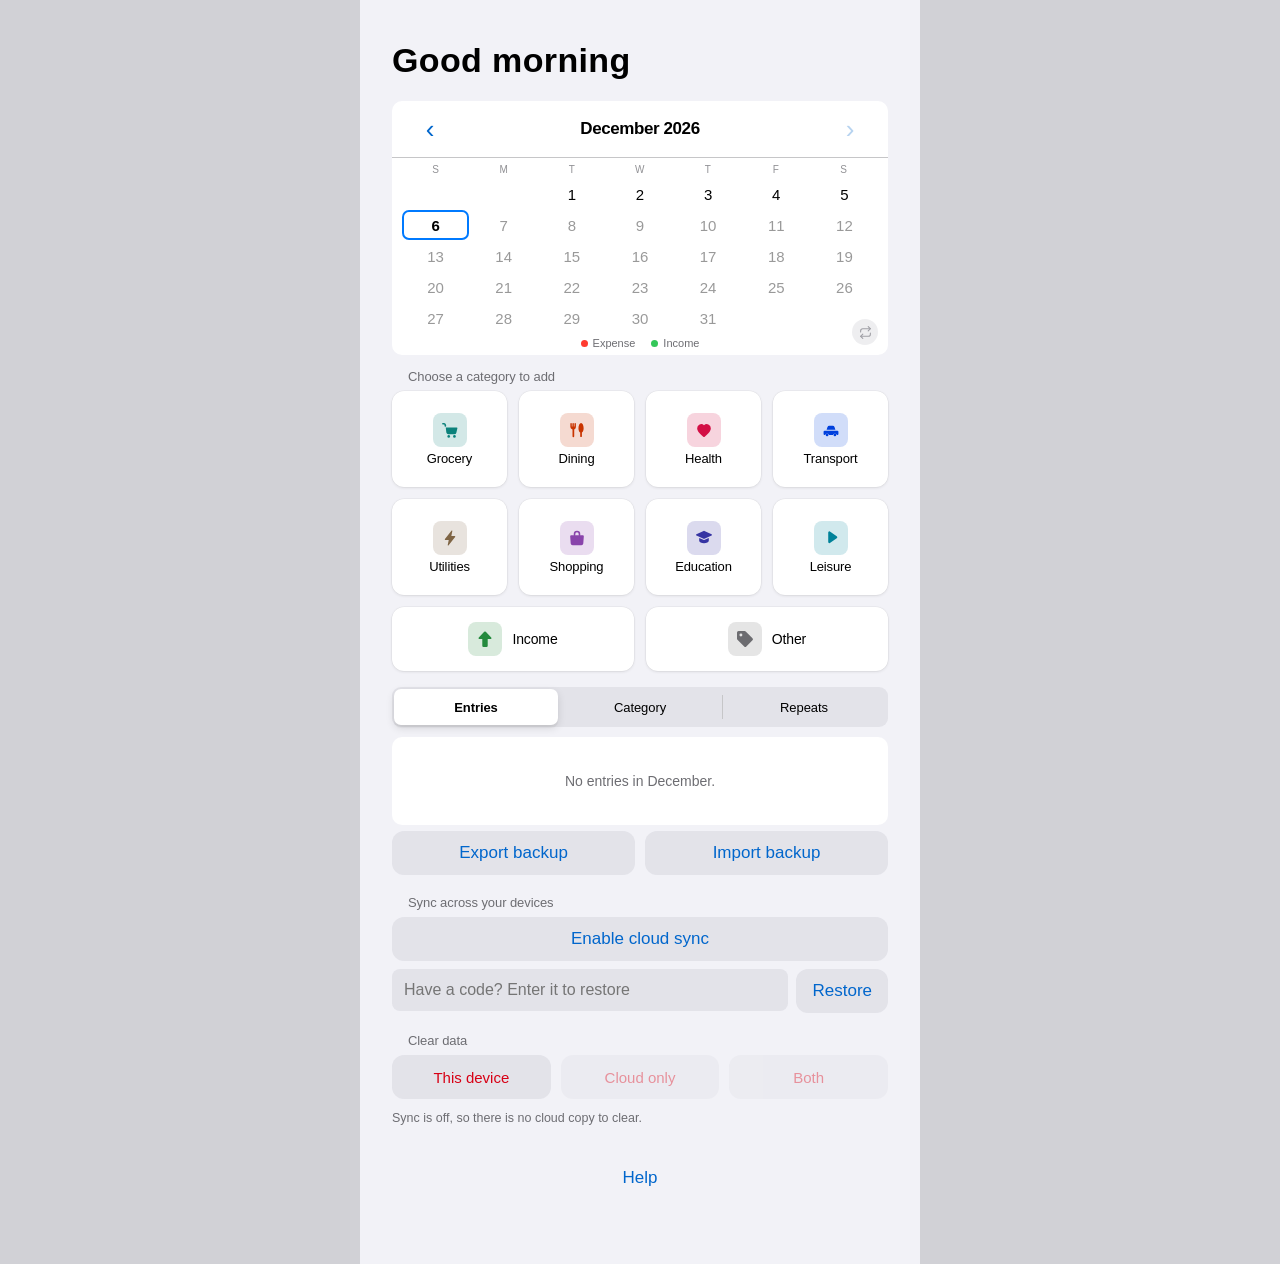
==== public/index.html @ 3edc3c61 "CPM-9999 Fonts updated" ====
<!DOCTYPE html>
<html lang="en">
<head>
<meta charset="UTF-8">
<meta name="viewport" content="width=device-width, initial-scale=1, viewport-fit=cover">
<meta name="color-scheme" content="light dark">
<!-- Sibling-relative on purpose, NOT root-absolute. index.html and styles.css
     always sit side by side, so this resolves correctly whether the page is
     opened straight off disk (file://), served by an editor's preview rooted
     anywhere, or served by the Worker with public/ as the asset root. A
     leading slash only works in that last case. Bump ?v= whenever styles.css
     changes: index.html is always revalidated, so a new HTML then points at a
     new URL and the pair can't go out of sync in a cache. -->
<link rel="stylesheet" href="styles.css?v=4">
<!-- ICONS. Real files rather than data URIs: these were ~10KB of base64 in
     the <head>, which delayed the stylesheet request behind them, and they are
     cacheable on their own now that public/ is served as static assets.
     Generated by the numbers in icon.svg — keep the two in step.

     Home Screen: iOS reads ONLY apple-touch-icon and IGNORES a media
     attribute on it, so there is exactly one Home Screen icon and no
     light/dark pair is possible. It therefore has to hold up against any
     wallpaper in either appearance, which means: a saturated mid-tone ground
     (near-white vanishes on a light wallpaper, near-black on a dark one),
     fully opaque, edge-to-edge, and NO rounded corners in the artwork — iOS
     applies its own squircle mask, and any transparency it finds is
     composited onto black.

     The old sage icon satisfied all of that structurally; it was simply still
     the pre-restyle palette. The favicons no longer ship light/dark variants
     either: those existed because the old ground was near-white paper that
     disappeared on a dark tab strip, and a systemBlue ground does not. -->
<link rel="icon" type="image/svg+xml" href="icon.svg?v=4">
<link rel="icon" type="image/png" sizes="32x32" href="favicon-32.png?v=4">
<link rel="icon" type="image/png" sizes="16x16" href="favicon-16.png?v=4">
<link rel="apple-touch-icon" sizes="180x180" href="apple-touch-icon.png?v=4">
<meta name="apple-mobile-web-app-capable" content="yes">
<meta name="mobile-web-app-capable" content="yes">
<meta name="apple-mobile-web-app-title" content="Ledger">
<meta name="apple-mobile-web-app-status-bar-style" content="default">
<meta name="format-detection" content="telephone=no">
<!-- Must track --ios-grouped in styles.css: this paints the status bar and the
     browser chrome, so a stale value here shows as a seam above the page. -->
<meta name="theme-color" content="#F2F2F7" media="(prefers-color-scheme: light)">
<meta name="theme-color" content="#000000" media="(prefers-color-scheme: dark)">
<title>Ledger — expense tracker</title>
</head>
<body>
<div class="wrap">
  <p class="greeting">
    <span id="greetingLabel"></span>
  </p>
  <div class="month-nav">
    <div class="month-nav-inner">
      <button type="button" class="month-arrow" id="monthPrev" aria-label="Previous month">‹</button>
      <button type="button" class="month-label" id="monthLabel">
        <span id="monthLabelText">August 2026</span>
        <span class="today-pill" aria-hidden="true">Today</span>
      </button>
      <button type="button" class="month-arrow" id="monthNext" aria-label="Next month">›</button>
    </div>
  </div>

  <div class="balance-flip">
    <div class="flip-zone" id="flipZone" role="button" tabindex="0" aria-label="Flip between calendar and summary">
      <div class="flip-hint" aria-hidden="true">
        <svg viewBox="0 0 24 24" fill="none" stroke="currentColor" stroke-width="2"
             stroke-linecap="round" stroke-linejoin="round">
          <polyline points="17 1 21 5 17 9"></polyline>
          <path d="M3 11V9a4 4 0 0 1 4-4h14"></path>
          <polyline points="7 23 3 19 7 15"></polyline>
          <path d="M21 13v2a4 4 0 0 1-4 4H3"></path>
        </svg>
      </div>
      <div class="flip-inner">
        <div class="face front" id="calFace"></div>
        <div class="face back">
          <!-- Same idiom as .calc-cat and .date-btn elsewhere in this file: a
               visible label plus a chevron, with the real <select> laid over it
               at opacity 0. A native select is as wide as its longest option,
               which strands the caret; this keeps the control sized to the
               value while still opening the native picker. -->
          <div class="currency-picker">
            <span class="currency-label" id="currencyLabel">USD</span>
            <svg class="currency-chevron" viewBox="0 0 24 24" fill="none" stroke="currentColor"
                 stroke-width="2.4" stroke-linecap="round" stroke-linejoin="round" aria-hidden="true">
              <polyline points="8 10 12 6 16 10"></polyline>
              <polyline points="8 14 12 18 16 14"></polyline>
            </svg>
            <select id="currencySelect" aria-label="Display currency"></select>
          </div>
          <p class="balance-label">Net</p>
          <p class="balance-amount" id="balanceAmount">$0.00</p>
          <div class="balance-sub">
            <div class="balance-stat">
              <span class="balance-stat-label">In</span>
              <span class="balance-stat-value in" id="totalIn">$0.00</span>
            </div>
            <div class="balance-stat">
              <span class="balance-stat-label">Out</span>
              <span class="balance-stat-value out" id="totalOut">$0.00</span>
            </div>
          </div>
        </div>
      </div>
    </div>
  </div>

  <p class="section-label" id="categorySectionLabel">Choose a category to add</p>
  <div class="tile-grid" id="tileGrid"></div>

  <div class="tab-row">
    <button type="button" class="tab-btn active" data-tab="entries">Entries</button>
    <button type="button" class="tab-btn" data-tab="categories">Category</button>
    <button type="button" class="tab-btn" data-tab="repeats">Repeats<span
      class="tab-count" id="dueCount" hidden>0</span></button>
  </div>
  <div class="entry-list-card" id="entryList">
    <div class="empty-state" id="emptyState">No entries yet. Tap a category above.</div>
  </div>
  <div class="entry-list-card" id="categoryList" style="display:none;">
    <div class="empty-state" id="categoryEmptyState">No entries yet.</div>
  </div>
  <div class="entry-list-card" id="repeatList" style="display:none;">
    <div class="empty-state" id="repeatEmptyState">Nothing repeats yet. Start an
      entry, then tap the repeat button to make it monthly.</div>
  </div>
  <p class="swipe-hint" id="swipeHint" style="display:none;">Swipe left to delete · right to edit</p>

  <div class="backup-row">
    <button type="button" class="backup-btn" id="exportBtn">Export backup</button>
    <button type="button" class="backup-btn" id="importBtn">Import backup</button>
    <input type="file" id="importFile" accept="application/json" style="display:none;">
  </div>

  <div class="sync-block">
    <p class="section-label">Sync across your devices</p>
    <div id="syncOff">
      <button type="button" class="backup-btn full" id="enableSyncBtn">Enable cloud sync</button>
      <div class="sync-restore-row">
        <input type="text" id="syncCodeInput" class="note-input" placeholder="Have a code? Enter it to restore"
               autocapitalize="off" autocorrect="off" spellcheck="false">
        <button type="button" class="backup-btn" id="restoreSyncBtn">Restore</button>
      </div>
    </div>
    <div id="syncOn" hidden>
      <div class="sync-code-row">
        <code id="syncCodeDisplay"></code>
        <button type="button" class="backup-btn" id="copySyncCodeBtn">Copy</button>
      </div>
      <p class="sync-hint">This code is how you get your data back if this device's storage is
        ever cleared — bookmark this page or add it to your home screen now, so the code isn't
        lost along with it.</p>
      <div class="backup-row">
        <button type="button" class="backup-btn" id="syncNowBtn">Sync now</button>
        <button type="button" class="backup-btn" id="disableSyncBtn">Turn off</button>
      </div>
      <!-- One-way overrides. Separate row from "Sync now" because they are a
           different kind of action: that one works out which side is newer,
           these two declare it. -->
      <div class="backup-row">
        <button type="button" class="backup-btn" id="pullCloudBtn">Pull from cloud</button>
        <button type="button" class="backup-btn" id="pushCloudBtn">Push to cloud</button>
      </div>
      <p class="sync-hint">Pull replaces this device with the cloud copy. Push replaces the
        cloud copy with this device. Use them when both sides have changed and sync stops to
        ask which you want.</p>
      <p class="sync-status" id="syncStatus" aria-live="polite"></p>
    </div>
  </div>

  <div class="sync-block">
    <p class="section-label">Clear data</p>
    <div class="backup-row">
      <button type="button" class="backup-btn danger" id="clearLocalBtn">This device</button>
      <button type="button" class="backup-btn danger" id="clearCloudBtn">Cloud only</button>
      <button type="button" class="backup-btn danger" id="clearBothBtn">Both</button>
    </div>
    <p class="sync-hint" id="clearHint"></p>
  </div>

  <button type="button" class="reset-link help-link" id="helpBtn">Help</button>
</div>

<div class="calc-overlay" id="calcOverlay" role="dialog" aria-modal="true" aria-label="Add entry">
 <div class="calc-sheet">
  <div class="calc-top-half">
   <div class="calc-top">
    <button class="calc-cancel" id="calcCancel">Cancel</button>
    <div class="calc-cat">
      <span class="tile-icon" id="calcCatDot"></span>
      <span class="cat-label" id="calcCatLabel">Grocery</span>
      <select id="calcCatSelect" aria-label="Category"></select>
    </div>
    <!-- Trailing group, so .calc-top can be a real three-column nav bar and
         the category title stays centred even when both chips are hidden. -->
    <div class="calc-top-trailing">
      <div class="date-btn" id="dateBtn">
        <span class="date-badge" id="dateChipLabel" hidden></span>
        <svg viewBox="0 0 24 24" fill="none" stroke="currentColor" stroke-width="1.8"
             stroke-linecap="round" stroke-linejoin="round" aria-hidden="true">
          <rect x="3" y="4.5" width="18" height="17" rx="2.5"></rect>
          <line x1="16" y1="2.5" x2="16" y2="6.5"></line>
          <line x1="8" y1="2.5" x2="8" y2="6.5"></line>
          <line x1="3" y1="10" x2="21" y2="10"></line>
        </svg>
        <input type="date" id="calcDate" aria-label="Entry date">
      </div>
      <button type="button" class="date-btn" id="repeatBtn" aria-label="Repeat: never">
        <span class="date-badge" id="repeatChipLabel" hidden></span>
        <svg viewBox="0 0 24 24" fill="none" stroke="currentColor" stroke-width="1.8"
             stroke-linecap="round" stroke-linejoin="round" aria-hidden="true">
          <polyline points="17 1 21 5 17 9"></polyline>
          <path d="M3 11V9a4 4 0 0 1 4-4h14"></path>
          <polyline points="7 23 3 19 7 15"></polyline>
          <path d="M21 13v2a4 4 0 0 1-4 4H3"></path>
        </svg>
      </button>
    </div>
   </div>
   <div class="calc-display">
    <span class="amount-sign" id="amountSign" aria-hidden="true">&minus;</span>
    <div class="calc-display-amount" id="calcDisplay">0</div>
   </div>
   <div class="calc-memo" id="calcMemoRow" hidden>
    <input type="text" id="calcDesc" class="note-input" placeholder="Memo"
           autocomplete="off" autocorrect="off" autocapitalize="sentences"
           spellcheck="false" enterkeyhint="done" maxlength="80">
   </div>
  </div>

  <div class="calc-bottom">
    <div class="calc-tags" id="calcTags"></div>
    <div class="calc-keypad" id="calcKeypad"></div>
    <button class="calc-add-btn" id="calcAddBtn">Add entry</button>
  </div>
 </div>
</div>

<div class="help-overlay" id="helpOverlay" role="dialog" aria-modal="true" aria-label="Help">
 <div class="help-sheet">
  <div class="help-top">
   <h2>How this works</h2>
   <button type="button" class="help-close" id="helpClose">Done</button>
  </div>
  <div class="help-body">

   <div class="help-section">
    <h3>Using the ledger</h3>
    <p>Tap a category tile to start an entry — pick the amount on the keypad, add a note or tag if you want, then <strong>Add entry</strong>. Net, In, and Out update right away for the month you're viewing.</p>
    <p>Swipe an entry left to delete it, right to edit it (or hover the row if you're on a trackpad or mouse). Switch to <strong>By category</strong> to see totals grouped instead of a flat list.</p>
    <p>Use the arrows, or tap the month name, to move between months — tapping the current month jumps back to today.</p>
    <p>Tap the calendar to flip it over for the month's <strong>Net</strong>, <strong>In</strong> and <strong>Out</strong>. The currency shown in the corner of that side is a button — tap it to change currency, and every figure in the app follows.</p>
   </div>

   <div class="help-section">
    <h3>Repeats</h3>
    <p>Start an entry as usual, then tap the <strong>repeat</strong> button next to the date to turn it into a repeat — monthly, weekly, quarterly or yearly. The <strong>Repeats</strong> tab lists everything that recurs.</p>
    <p>Nothing is ever added to the ledger on its own. When a repeat comes due it waits under <strong>Waiting for you</strong> with a count on the tab. Fixed amounts confirm in one tap on the check; ones set to <strong>Varies</strong> open the keypad with last month's figure filled in, so you can correct it.</p>
    <p>When an amount changes, open the repeat and use <strong>Schedule a change</strong> — you can date it in the future, so next year's increase can be entered today. Entries already in the ledger keep the amount they were confirmed at; only months from the change's date use the new one.</p>
    <p>Editing an entry that came from a repeat asks whether you mean just that month or every month from then on. Swiping it away, or choosing <strong>Skip</strong>, drops that one month and leaves the repeat running.</p>
   </div>

   <div class="help-section">
    <h3>Where your data lives</h3>
    <p>Everything is stored locally in this browser, on this device, by default. There's no account, and nothing leaves this device unless you turn on sync yourself.</p>
    <p>That also means a different browser, a different device, or a cleared cache won't have it — unless you've set up <strong>Sync across your devices</strong> below, or kept an <strong>Export backup</strong> file.</p>
   </div>

   <div class="help-section">
    <h3>Sync across your devices</h3>
    <p>Tap <strong>Enable cloud sync</strong> at the bottom of the page to get a sync code, something like <code>otter-4821-a1b2</code>. Enter that same code on another device to link it to the same ledger — entries, repeats, and your currency setting all travel with it.</p>
    <p>Once two devices share a code, opening the app on either one brings the older side up to date automatically — add an expense on your phone, then open this page on your laptop, and it appears there without doing anything else. Each saved copy carries a version number, and a device only accepts a copy that is genuinely further along than its own, so a device that has been closed for a week can't push its stale ledger over what you've done since.</p>
    <p>If <em>both</em> sides changed — you edited on your phone while it was offline, and on your laptop in the meantime — there is no correct automatic answer, so sync stops and says so rather than picking one and destroying the other. That's what the two buttons are for: <strong>Pull from cloud</strong> replaces this device with the cloud copy, <strong>Push to cloud</strong> replaces the cloud copy with this device. It's built for one person moving between their own devices, not several people editing at once.</p>
    <p>There's no password. The code itself is what protects your data, the same way a shared Google Docs link works — anyone holding it can read or overwrite that ledger, so treat it like a link you wouldn't want posted publicly.</p>
    <p><strong>Bookmark this page, or add it to your Home Screen, once sync is on.</strong> The code is saved on this device too, but that's exactly what a storage wipe takes with it — the bookmarked link is the real safety net, since the code travels along with it.</p>
    <p><strong>Sync now</strong> checks and reconciles immediately if you don't want to wait for the next launch; <strong>Turn off</strong> stops syncing this device without deleting what's already stored under the code.</p>
   </div>

   <div class="help-section">
    <h3>Clearing data</h3>
    <p>With sync on, "delete my data" has to say which copy, so there are three:</p>
    <p><strong>This device</strong> empties the ledger here and leaves the cloud copy alone — which means the next sync brings it straight back. That's the point of sync, so use this when you want a fresh start on one device, not to get rid of the data.</p>
    <p><strong>Cloud only</strong> deletes the stored copy and keeps what's on this device. It also turns sync off here, because otherwise this device would simply re-upload its copy seconds later. Any other device still holding the code can re-upload its own, so clear those too if you want it gone for good.</p>
    <p><strong>Both</strong> deletes the cloud copy and empties this device, and turns sync off. This is the one that cannot be undone — export a backup first if there's any doubt.</p>
   </div>

   <div class="help-section">
    <h3>Tags</h3>
    <p>The chips under the amount are quick-fill shortcuts for the memo field — tap one to fill it in, tap it again to clear it.</p>
    <p>Tap <strong>+</strong> to type a new one. It's saved for that category and shows up as a chip from then on. Anything you type as a memo becomes a suggestion too, and the list reorders toward whatever you actually use most.</p>
   </div>

   <div class="help-section">
    <h3>Add to your iOS Home Screen</h3>
    <ol>
     <li>Open this page in Safari — only Safari can add web pages to the Home Screen on iOS.</li>
     <li>Tap the Share icon in the toolbar.</li>
     <li>Scroll down, tap <strong>Add to Home Screen</strong>, then <strong>Add</strong>.</li>
    </ol>
    <p>It'll appear as its own icon and open full-screen, without Safari's address bar.</p>
   </div>

   <div class="help-section">
    <h3>Import &amp; export</h3>
    <p><strong>Export backup</strong> downloads a dated JSON file with every entry and your currency setting. This is your only backup, so keep it somewhere durable.</p>
    <p><strong>Import backup</strong> replaces all current entries with the ones in the file you pick — export first if you're not sure you want to lose what's currently here.</p>
   </div>

  </div>
 </div>
</div>

<div class="sheet-overlay" id="repeatOverlay" role="dialog" aria-modal="true" aria-label="Repeat">
 <div class="sheet-panel">
  <div class="help-top">
   <button type="button" class="calc-cancel" id="rsCancel">Cancel</button>
   <h2 class="rs-title" id="rsTitle">Repeat</h2>
   <button type="button" class="rs-save" id="rsSave">Done</button>
  </div>
  <div class="help-body" id="rsBody"></div>
 </div>
</div>

<div class="sheet-overlay anchored" id="forkOverlay" role="dialog" aria-modal="true"
     aria-label="Edit a repeating entry">
 <div class="sheet-panel">
  <div class="as-head">
   <p class="as-title" id="forkTitle"></p>
   <p class="as-sub" id="forkSub"></p>
  </div>
  <div class="as-group" id="forkOpts"></div>
  <button type="button" class="as-cancel" id="forkCancel">Cancel</button>
 </div>
</div>

<div class="toast" id="toast" role="status" aria-live="polite">
  <span id="toastMsg"></span>
  <button type="button" id="toastAction">Undo</button>
</div>

<script>
  const STORAGE_KEY = 'ledger_entries_v2';
  const CURRENCY_KEY = 'ledger_currency_v1';
  const REPEATS_KEY = 'ledger_repeats_v1';
  const SYNC_CODE_KEY = 'ledger_sync_code_v1';
  /* Which cloud version this device's data is derived from, and whether there
     are local edits that haven't reached the cloud yet. These two are what
     order the two sides now — see the comment on reconcileWithCloud for why
     comparing timestamps could not do it correctly. */
  const SYNC_BASE_KEY = 'ledger_sync_base_v1';
  const SYNC_DIRTY_KEY = 'ledger_sync_dirty_v1';

  const memoryStore = {};
  const safeStorage = (function () {
    try {
      const testKey = '__ledger_test__';
      window.localStorage.setItem(testKey, '1');
      window.localStorage.removeItem(testKey);
      return window.localStorage;
    } catch (e) {
      return {
        getItem: (k) => (k in memoryStore ? memoryStore[k] : null),
        setItem: (k, v) => { memoryStore[k] = String(v); },
        removeItem: (k) => { delete memoryStore[k]; }
      };
    }
  })();

  // Label is the code alone — the symbol is already visible in the balance
  // just below, and short text keeps the picker visually quiet.
  const CURRENCIES = [
    'USD', 'EUR', 'GBP', 'JPY', 'INR', 'AUD', 'CAD', 'CHF',
    'CNY', 'KRW', 'MXN', 'BRL', 'SGD', 'SEK', 'ZAR'
  ].map(code => ({ code, label: code }));

  /* Category glyphs. FILLED, not stroked — this is the single biggest
     legibility change: at 18px in a 34px chip (and 12px in a repeat row) an
     outlined cart, car or mortarboard collapses into a scribble, which is
     exactly why iOS uses filled symbols for small category chips. A few details
     that must read as lines (the cart rail, the bag handle) set their own
     stroke attributes; everything else inherits fill="currentColor" from
     iconSvg below.

     Two metaphors also changed: Dining was a coffee CUP, and Grocery is now a
     cart so it is no longer the same silhouette as Shopping's bag. */
  const ICONS = {
    Grocery: '<path d="M2.5 3.7h1.6a1.5 1.5 0 0 1 1.47 1.2l.33 1.75" fill="none" stroke="currentColor" stroke-width="2.1" stroke-linecap="round"/><path d="M6.35 8.5h14.5a1.05 1.05 0 0 1 1.02 1.3l-1.4 5.75a2.8 2.8 0 0 1-2.72 2.14H9.85a2.8 2.8 0 0 1-2.74-2.2L6.35 8.5z"/><circle cx="10.3" cy="20.5" r="1.75"/><circle cx="17.9" cy="20.5" r="1.75"/>',
    Dining: '<path d="M4.1 2.6a.95.95 0 0 1 .95.95V7.4h.85V3.55a.95.95 0 0 1 1.9 0V7.4h.85V3.55a.95.95 0 0 1 1.9 0v4.6a3.2 3.2 0 0 1-2.25 3.06v9.24a1.15 1.15 0 0 1-2.3 0v-9.24A3.2 3.2 0 0 1 3.15 8.15v-4.6a.95.95 0 0 1 .95-.95z"/><path d="M17.4 2.6c1.9 0 3.45 3.1 3.45 6.9 0 3.1-1.05 5.15-2.3 5.75v5.1a1.15 1.15 0 0 1-2.3 0V15.25c-1.25-.6-2.3-2.65-2.3-5.75 0-3.8 1.55-6.9 3.45-6.9z"/>',
    Health: '<path d="M12 21.3c-.35 0-.7-.12-.97-.36C7.2 17.6 2.9 13.9 2.9 9.6a5.4 5.4 0 0 1 9.1-3.94A5.4 5.4 0 0 1 21.1 9.6c0 4.3-4.3 8-8.13 11.34-.27.24-.62.36-.97.36z"/>',
    Transport: '<path d="M6.15 11.5 7.2 8.2A2.75 2.75 0 0 1 9.82 6.3h4.36a2.75 2.75 0 0 1 2.62 1.9l1.05 3.3H6.15z"/><path d="M3.5 12.9h17a1.4 1.4 0 0 1 1.4 1.4v2.9a1.4 1.4 0 0 1-1.4 1.4h-.75a2.6 2.6 0 0 0-5.1 0H9.35a2.6 2.6 0 0 0-5.1 0H3.5a1.4 1.4 0 0 1-1.4-1.4v-2.9a1.4 1.4 0 0 1 1.4-1.4z"/><circle cx="6.8" cy="18.6" r="1.8"/><circle cx="17.2" cy="18.6" r="1.8"/>',
    Utilities: '<path d="M13.9 2.2a.7.7 0 0 1 1.22.62l-1.32 6.5h4.35a.85.85 0 0 1 .65 1.4l-8.6 11.1a.7.7 0 0 1-1.23-.6l1.33-6.55H5.95a.85.85 0 0 1-.66-1.39L13.9 2.2z"/>',
    Shopping: '<path d="M8.7 8.2V6.6a3.3 3.3 0 0 1 6.6 0v1.6" fill="none" stroke="currentColor" stroke-width="2.1" stroke-linecap="round"/><path d="M4.4 8.2h15.2a1.5 1.5 0 0 1 1.5 1.6l-.72 9.4a2.6 2.6 0 0 1-2.6 2.4H6.22a2.6 2.6 0 0 1-2.6-2.4L2.9 9.8a1.5 1.5 0 0 1 1.5-1.6z"/>',
    Education: '<path d="M12.55 2.62a1.3 1.3 0 0 0-1.1 0L1.9 7.1a.85.85 0 0 0 0 1.54l9.55 4.42a1.3 1.3 0 0 0 1.1 0l9.55-4.42a.85.85 0 0 0 0-1.54L12.55 2.62z"/><path d="M5.6 11.9v3.85c0 1.9 3.05 3.2 6.4 3.2s6.4-1.3 6.4-3.2V11.9l-5.4 2.5a2.4 2.4 0 0 1-2 0l-5.4-2.5z"/>',
    Leisure: '<path d="M8.3 4.6a1.5 1.5 0 0 1 2.24-1.3l9.1 6.4a1.6 1.6 0 0 1 0 2.6l-9.1 6.4a1.5 1.5 0 0 1-2.24-1.3V4.6z"/>',
    Income: '<path d="M12 2.9a1.3 1.3 0 0 1 .95.41l6.5 6.9a1.05 1.05 0 0 1-.77 1.78h-3.43v8.2a1.5 1.5 0 0 1-1.5 1.5h-3.5a1.5 1.5 0 0 1-1.5-1.5v-8.2H5.32a1.05 1.05 0 0 1-.77-1.78l6.5-6.9A1.3 1.3 0 0 1 12 2.9z"/>',
    Other: '<path fill-rule="evenodd" d="M11.6 2.4H4.2a1.8 1.8 0 0 0-1.8 1.8v7.4a1.8 1.8 0 0 0 .53 1.27l8.1 8.1a1.8 1.8 0 0 0 2.55 0l7.4-7.4a1.8 1.8 0 0 0 0-2.55l-8.1-8.1a1.8 1.8 0 0 0-1.28-.52zM7.1 8.85a1.75 1.75 0 1 0 0-3.5 1.75 1.75 0 0 0 0 3.5z"/>'
  };
  const FALLBACK_ICON = '<circle cx="12" cy="12" r="2"></circle><circle cx="19" cy="12" r="2"></circle><circle cx="5" cy="12" r="2"></circle>';

  /* fill="currentColor" stroke="none" — the inverse of what this used to emit.
     Any path needing a stroke declares it itself. aria-hidden because every
     one of these sits beside its own text label, so announcing it is noise. */
  function iconSvg(name, size) {
    size = size || 18;
    const paths = ICONS[name] || FALLBACK_ICON;
    return `<svg width="${size}" height="${size}" viewBox="0 0 24 24" fill="currentColor" stroke="none" aria-hidden="true">${paths}</svg>`;
  }

  const CATEGORIES = [
    { name: 'Grocery',       color: '#4C9E6B', type: 'expense' },
    { name: 'Dining',        color: '#B24C3D', type: 'expense' },
    { name: 'Health',        color: '#4C9E8E', type: 'expense' },
    { name: 'Transport',     color: '#4C6FA5', type: 'expense' },
    { name: 'Utilities',     color: '#8B6C4C', type: 'expense' },
    { name: 'Shopping',      color: '#9C5B9E', type: 'expense' },
    { name: 'Education',     color: '#C08A2E', type: 'expense' },
    { name: 'Leisure',       color: '#A9508A', type: 'expense' },
    { name: 'Other',         color: '#7C8B7A', type: 'expense' },
    { name: 'Income',        color: '#4C7A5E', type: 'income'  }
  ];

  /* Category colour now lives in CSS (--cat-* in styles.css) so it can follow
     light/dark, and elements opt in with data-cat="<slug>" instead of an inline
     background. The `color` hex on CATEGORIES is still WRITTEN to every entry
     and repeat and must stay: exported backups carry it, and a device running
     an older build may read the same cloud-sync payload. It is simply no
     longer what paints the chip. Don't "clean it up". */
  function catSlug(name) {
    const n = String(name || '').toLowerCase();
    return CATEGORIES.some(c => c.name.toLowerCase() === n) ? n : 'other';
  }

  /* Plain reading order now that the grid flows left-to-right in rows of
     five (it used to flow column-first, which needed this list transposed).
     Ten categories over two rows: the five most frequent first, then the
     rest, with Income and Other — the income one and the catch-all — last. */
  const TILE_ORDER = [
    'Grocery',  'Dining',    'Health',        'Transport', 'Utilities',
    'Shopping', 'Education', 'Leisure',       'Income',    'Other'
  ];

  // Starting suggestions per category. These are only seeds — anything you
  // actually type becomes a suggestion too, and usage reorders the list.
  const CATEGORY_TAGS = {
    Grocery:   ['Costco', 'Publix', 'Aldi', 'Farmers', 'Shivam'],
    Dining:    ['Pizza', 'Parotta', 'Briyani'],
    Health:    ['Vaccine', 'Kids', 'Self'],
    Transport: ['Car', 'Insurance', 'Gas', 'Petrol'],
    Utilities: ['Power', 'Gas', 'Mobile', 'Internet', 'TV', 'Rent'],
    Education: ['School', 'Van', 'Stationary', 'Events'],
    Leisure:   ['Movies', 'Streaming', 'Games', 'Music', 'Outing'],
    Shopping:  ['Kids', 'Self', 'Spouse'],
    Other:     ['Work', 'Relatives'],
    Income:    ['Salary', 'Interest']
  };
  const MAX_TAGS = 14;

  let currentCategory = null;
  let currentType = 'expense';
  let editingId = null;
  let editingSnapshot = null;
  /* Set while the calculator is confirming one occurrence of a repeat rather
     than adding a free-standing entry. */
  let pendingOcc = null;
  /* Which answer from the recurring-edit chooser is in play: null for an
     ordinary edit, 'forward' to append a new rate when the edit is saved. */
  let editScope = null;
  const ROW_CAP = 150;   // rows drawn before the 'show all' opt-in
  let showAllRows = false;
  let calcValue = '0';
  let viewMonth = new Date(new Date().getFullYear(), new Date().getMonth(), 1);

  const balanceAmountEl = document.getElementById('balanceAmount');
  const totalInEl = document.getElementById('totalIn');
  const totalOutEl = document.getElementById('totalOut');
  const entryListEl = document.getElementById('entryList');
  const emptyStateEl = document.getElementById('emptyState');
  const categoryListEl = document.getElementById('categoryList');
  const categoryEmptyStateEl = document.getElementById('categoryEmptyState');
  const repeatListEl = document.getElementById('repeatList');
  const repeatEmptyStateEl = document.getElementById('repeatEmptyState');
  const dueCountEl = document.getElementById('dueCount');
  const swipeHintEl = document.getElementById('swipeHint');
  const tabButtons = document.querySelectorAll('.tab-btn');
  const greetingLabelEl = document.getElementById('greetingLabel');
  const monthLabelEl = document.getElementById('monthLabel');
  const monthLabelTextEl = document.getElementById('monthLabelText');
  const monthPrevEl = document.getElementById('monthPrev');
  const monthNextEl = document.getElementById('monthNext');
  const flipZoneEl = document.getElementById('flipZone');
  const calFaceEl = document.getElementById('calFace');
  const tileGridEl = document.getElementById('tileGrid');
  const currencySelectEl = document.getElementById('currencySelect');
  const currencyLabelEl = document.getElementById('currencyLabel');
  const clearLocalBtn = document.getElementById('clearLocalBtn');
  const clearCloudBtn = document.getElementById('clearCloudBtn');
  const clearBothBtn = document.getElementById('clearBothBtn');
  const clearHintEl = document.getElementById('clearHint');
  const exportBtn = document.getElementById('exportBtn');
  const importBtn = document.getElementById('importBtn');
  const importFile = document.getElementById('importFile');
  const syncOffEl = document.getElementById('syncOff');
  const syncOnEl = document.getElementById('syncOn');
  const syncCodeInputEl = document.getElementById('syncCodeInput');
  const syncCodeDisplayEl = document.getElementById('syncCodeDisplay');
  const syncStatusEl = document.getElementById('syncStatus');
  const enableSyncBtn = document.getElementById('enableSyncBtn');
  const restoreSyncBtn = document.getElementById('restoreSyncBtn');
  const copySyncCodeBtn = document.getElementById('copySyncCodeBtn');
  const syncNowBtn = document.getElementById('syncNowBtn');
  const disableSyncBtn = document.getElementById('disableSyncBtn');
  const pullCloudBtn = document.getElementById('pullCloudBtn');
  const pushCloudBtn = document.getElementById('pushCloudBtn');
  const helpBtn = document.getElementById('helpBtn');
  const helpOverlay = document.getElementById('helpOverlay');
  const helpClose = document.getElementById('helpClose');

  const calcOverlay = document.getElementById('calcOverlay');
  const calcCancel = document.getElementById('calcCancel');
  const calcCatDot = document.getElementById('calcCatDot');
  const calcCatSelect = document.getElementById('calcCatSelect');
  const amountSign = document.getElementById('amountSign');
  const dateBtn = document.getElementById('dateBtn');
  const calcDisplay = document.getElementById('calcDisplay');
  const calcDesc = document.getElementById('calcDesc');
  const calcMemoRow = document.getElementById('calcMemoRow');
  const calcTagsEl = document.getElementById('calcTags');
  const calcCatLabel = document.getElementById('calcCatLabel');
  const dateChipLabel = document.getElementById('dateChipLabel');
  const calcDate = document.getElementById('calcDate');
  const calcKeypad = document.getElementById('calcKeypad');
  const calcAddBtn = document.getElementById('calcAddBtn');
  const repeatBtn = document.getElementById('repeatBtn');
  const repeatChipLabel = document.getElementById('repeatChipLabel');
  const repeatOverlay = document.getElementById('repeatOverlay');
  const rsCancel = document.getElementById('rsCancel');
  const rsSave = document.getElementById('rsSave');
  const rsTitle = document.getElementById('rsTitle');
  const rsBody = document.getElementById('rsBody');
  const forkOverlay = document.getElementById('forkOverlay');
  const forkTitle = document.getElementById('forkTitle');
  const forkSub = document.getElementById('forkSub');
  const forkOpts = document.getElementById('forkOpts');
  const forkCancel = document.getElementById('forkCancel');
  const toastEl = document.getElementById('toast');
  const toastMsgEl = document.getElementById('toastMsg');
  const toastActionEl = document.getElementById('toastAction');

  /* ---- Undo toast ------------------------------------------------------ */
  let toastTimer = null;
  let undoAction = null;

  function showToast(message, onUndo) {
    clearTimeout(toastTimer);
    toastMsgEl.textContent = message;
    undoAction = onUndo || null;
    toastActionEl.style.display = undoAction ? '' : 'none';
    toastEl.classList.add('show');
    toastTimer = setTimeout(hideToast, 4500);
  }
  function hideToast() {
    clearTimeout(toastTimer);
    toastEl.classList.remove('show');
    undoAction = null;
  }
  toastActionEl.addEventListener('click', () => {
    if (undoAction) undoAction();
    hideToast();
  });

  // Entries were re-parsed from storage on every call, and loadEntries runs
  // several times per interaction. Cache the parsed array and invalidate it
  // only on write.
  let entriesCache = null;
  let maxMonthCache = null;

  function invalidateCache() {
    entriesCache = null;
    maxMonthCache = null;
  }

  /* Categories are stored on each entry as a plain string, so renaming one
     in CATEGORIES orphans every entry already filed under the old name: it
     matches no category, loses its icon and colour, and splits into its own
     group in the by-category view. Rewrite those on read instead. Applies to
     imported backups too, which is the main way an old name comes back. */
  const RENAMED_CATEGORIES = { Entertainment: 'Leisure' };

  function applyCategoryRenames(entries) {
    let changed = false;
    entries.forEach(e => {
      const to = RENAMED_CATEGORIES[e && e.category];
      if (to) { e.category = to; changed = true; }
    });
    return changed;
  }

  function loadEntries() {
    if (entriesCache) return entriesCache;
    try {
      const raw = safeStorage.getItem(STORAGE_KEY);
      entriesCache = raw ? JSON.parse(raw) : [];
    } catch (e) {
      entriesCache = [];
    }
    // Persist the rewrite so it happens once rather than on every read, but
    // keep the in-memory copy either way if the write fails.
    if (applyCategoryRenames(entriesCache)) {
      try { safeStorage.setItem(STORAGE_KEY, JSON.stringify(entriesCache)); } catch (e) {}
    }
    return entriesCache;
  }

  function saveEntries(entries) {
    try {
      safeStorage.setItem(STORAGE_KEY, JSON.stringify(entries));
      entriesCache = entries;
      maxMonthCache = null;
      touchLocalUpdatedAt();
      schedulePush();
      return true;
    } catch (e) {
      // Quota errors were swallowed here, so a failed write looked like a
      // successful one and the entry silently vanished. Say so instead.
      invalidateCache();
      showToast('Not saved — device storage is full. Export a backup.');
      return false;
    }
  }
  /* ---- Repeats ---------------------------------------------------------
     A repeat is a TEMPLATE, never an entry. Nothing here reaches the ledger
     without being confirmed, so this store only ever describes what is
     *meant* to happen; `repeatId` + `occ` on a real entry is the record that
     one occurrence already did.

       { id, category, color, type, desc,
         freq: 'weekly' | 'monthly' | 'quarterly' | 'yearly',
         start: 'YYYY-MM-DD',        // anchor — the day-of-month comes from it
         end: 'YYYY-MM-DD' | null,
         paused: false,
         varies: false,              // true = confirm through the keypad
         rates: [{ from: 'YYYY-MM-DD', amount }],   // ascending by date
         skips: ['YYYY-MM-DD'] }

     `rates` is the whole reason this isn't one amount field. Rent that rises
     after a year APPENDS a rate rather than overwriting one, so months
     already confirmed stay true and a rise can be dated ahead of time. */
  let repeatsCache = null;

  function loadRepeats() {
    if (repeatsCache) return repeatsCache;
    try {
      const raw = safeStorage.getItem(REPEATS_KEY);
      const parsed = raw ? JSON.parse(raw) : [];
      repeatsCache = Array.isArray(parsed) ? parsed : [];
    } catch (e) {
      repeatsCache = [];
    }
    return repeatsCache;
  }

  function saveRepeats(list) {
    try {
      safeStorage.setItem(REPEATS_KEY, JSON.stringify(list));
      repeatsCache = list;
      touchLocalUpdatedAt();
      schedulePush();
      return true;
    } catch (e) {
      // Same contract as saveEntries: never let a failed write look like a
      // successful one.
      repeatsCache = null;
      showToast('Not saved — device storage is full. Export a backup.');
      return false;
    }
  }

  const FREQS = [
    { id: 'monthly',   label: 'Month',   every: 'Monthly'   },
    { id: 'weekly',    label: 'Week',    every: 'Weekly'    },
    { id: 'quarterly', label: 'Quarter', every: 'Quarterly' },
    { id: 'yearly',    label: 'Year',    every: 'Yearly'    }
  ];
  function freqOf(id) {
    for (let i = 0; i < FREQS.length; i++) if (FREQS[i].id === id) return FREQS[i];
    return FREQS[0];
  }

  function daysInMonth(y, m) { return new Date(y, m + 1, 0).getDate(); }
  function ymd(y, m, d) {
    return y + '-' + String(m + 1).padStart(2, '0') + '-' + String(d).padStart(2, '0');
  }
  function ordinal(n) {
    const teens = n % 100;
    if (teens >= 11 && teens <= 13) return n + 'th';
    return n + (['th', 'st', 'nd', 'rd'][n % 10] || 'th');
  }
  function shiftDays(dateStr, n) {
    const p = dateStr.split('-');
    return toDateInputValue(new Date(Number(p[0]), Number(p[1]) - 1, Number(p[2]) + n));
  }

  /* Ceiling on how many occurrences one rule yields per pass. A weekly
     repeat anchored years back would otherwise build a list thousands long
     on every render. */
  const OCC_CAP = 400;

  function occurrencesUpTo(rep, stopStr) {
    const out = [];
    if (!rep || !rep.start) return out;
    const stop = (rep.end && rep.end < stopStr) ? rep.end : stopStr;
    if (rep.start > stop) return out;

    const parts = rep.start.split('-');
    const y0 = Number(parts[0]), m0 = Number(parts[1]) - 1, d0 = Number(parts[2]);

    if (rep.freq === 'weekly') {
      let t = new Date(y0, m0, d0);
      for (let i = 0; i < OCC_CAP; i++) {
        const iso = toDateInputValue(t);
        if (iso > stop) break;
        out.push(iso);
        t = new Date(t.getFullYear(), t.getMonth(), t.getDate() + 7);
      }
      return out;
    }

    const step = rep.freq === 'quarterly' ? 3 : rep.freq === 'yearly' ? 12 : 1;
    for (let i = 0; i < OCC_CAP; i++) {
      const total = m0 + i * step;
      const y = y0 + Math.floor(total / 12);
      const m = total % 12;
      /* A rule anchored on the 31st has to land on the 28th–30th in months
         that have no 31st. Plain Date arithmetic would roll it into the
         following month instead, quietly shifting the whole schedule. */
      const iso = ymd(y, m, Math.min(d0, daysInMonth(y, m)));
      if (iso > stop) break;
      out.push(iso);
    }
    return out;
  }

  function sortedRates(rep) {
    return (rep.rates || []).slice()
      .sort((a, b) => (a.from < b.from ? -1 : a.from > b.from ? 1 : 0));
  }

  /* The amount in force on a date is the last rate that started on or before
     it — which is what lets a future rise sit in the list harmlessly until
     its date arrives. */
  function rateFor(rep, dateStr) {
    const rates = sortedRates(rep);
    if (!rates.length) return 0;
    let amount = rates[0].amount;  // before the first rate begins, it's the best guess
    for (let i = 0; i < rates.length; i++) {
      if (rates[i].from <= dateStr) amount = rates[i].amount; else break;
    }
    return amount;
  }
  function currentRate(rep) { return rateFor(rep, todayStr()); }

  function occKey(repeatId, occ) { return repeatId + '|' + occ; }

  function postedKeys(entries) {
    const set = new Set();
    for (let i = 0; i < entries.length; i++) {
      const e = entries[i];
      if (e && e.repeatId && e.occ) set.add(occKey(e.repeatId, e.occ));
    }
    return set;
  }

  /* Occurrences in [fromStr, toStr] that have been neither confirmed into the
     ledger nor skipped. Derived from the entries themselves rather than from
     a stored cursor, so undo, import and delete can't desynchronise it. */
  function pendingFor(rep, fromStr, toStr, posted) {
    if (rep.paused) return [];
    const skips = rep.skips || [];
    return occurrencesUpTo(rep, toStr).filter(occ =>
      occ >= fromStr &&
      skips.indexOf(occ) === -1 &&
      !posted.has(occKey(rep.id, occ))
    );
  }

  /* A floor on how far back a repeat looks for occurrences it missed —
     otherwise back-dating a start by years would drop hundreds of due items
     into the list at once. */
  const DUE_LOOKBACK_DAYS = 400;
  const UPCOMING_DAYS = 30;

  function collectPending(fromStr, toStr) {
    const posted = postedKeys(loadEntries());
    const out = [];
    loadRepeats().forEach(rep => {
      pendingFor(rep, fromStr, toStr, posted).forEach(occ => {
        out.push({ rep: rep, occ: occ, amount: rateFor(rep, occ) });
      });
    });
    out.sort((a, b) => (a.occ < b.occ ? -1 : a.occ > b.occ ? 1 : 0));
    return out;
  }

  function dueList() {
    const today = todayStr();
    return collectPending(shiftDays(today, -DUE_LOOKBACK_DAYS), today);
  }
  function upcomingList() {
    const today = todayStr();
    return collectPending(shiftDays(today, 1), shiftDays(today, UPCOMING_DAYS));
  }

  /* Everything normalises to a per-month figure so a single number can stand
     for a mix of weekly, monthly and yearly commitments. */
  function monthlyEquivalent(rep) {
    const amount = currentRate(rep);
    if (rep.freq === 'weekly') return amount * 52 / 12;
    if (rep.freq === 'quarterly') return amount / 3;
    if (rep.freq === 'yearly') return amount / 12;
    return amount;
  }
  function monthlyOutTotal() {
    return loadRepeats().reduce((sum, rep) =>
      (rep.paused || rep.type === 'income') ? sum : sum + monthlyEquivalent(rep), 0);
  }

  function scheduleText(rep) {
    if (!rep.start) return freqOf(rep.freq).every;
    const d = new Date(rep.start + 'T00:00:00');
    if (rep.freq === 'weekly') {
      return 'Weekly · ' + d.toLocaleDateString(undefined, { weekday: 'long' });
    }
    if (rep.freq === 'yearly') {
      return 'Yearly · ' + d.toLocaleDateString(undefined, { month: 'short', day: 'numeric' });
    }
    return freqOf(rep.freq).every + ' · ' + ordinal(Number(rep.start.split('-')[2]));
  }

  function confirmOccurrence(rep, occ, amountOverride) {
    const amount = amountOverride != null ? amountOverride : rateFor(rep, occ);
    if (!amount || amount <= 0) return null;
    const entries = loadEntries();
    const entry = {
      id: Date.now(),
      type: rep.type,
      amount: amount,
      desc: rep.desc || '',
      category: rep.category,
      color: rep.color,
      date: occ,
      repeatId: rep.id,
      occ: occ
    };
    entries.push(entry);
    if (!saveEntries(entries)) return null;

    /* A varying amount is only ever an estimate, so what you actually
       confirm becomes next month's estimate — unless that would overwrite a
       rise you deliberately dated later. */
    if (rep.varies && amountOverride != null) {
      const list = loadRepeats();
      const live = list.filter(r => r.id === rep.id)[0];
      if (live) {
        const rates = sortedRates(live);
        const last = rates[rates.length - 1];
        if (last && last.from <= occ) {
          last.amount = amountOverride;
          live.rates = rates;
          saveRepeats(list);
        }
      }
    }
    return entry;
  }

  function skipOccurrence(repeatId, occ) {
    const list = loadRepeats();
    const rep = list.filter(r => r.id === repeatId)[0];
    if (!rep) return;
    rep.skips = rep.skips || [];
    if (rep.skips.indexOf(occ) === -1) rep.skips.push(occ);
    saveRepeats(list);
  }
  function unskipOccurrence(repeatId, occ) {
    const list = loadRepeats();
    const rep = list.filter(r => r.id === repeatId)[0];
    if (!rep || !rep.skips) return;
    rep.skips = rep.skips.filter(s => s !== occ);
    saveRepeats(list);
  }

  function getCurrency() {
    try { return safeStorage.getItem(CURRENCY_KEY) || 'USD'; } catch (e) { return 'USD'; }
  }
  function setCurrency(code) {
    try { safeStorage.setItem(CURRENCY_KEY, code); } catch (e) {}
    touchLocalUpdatedAt();
    schedulePush();
  }

  /* ---- Cloud sync -------------------------------------------------------
     No accounts: a self-chosen code is the whole trust model, same as a
     Google Docs link — whoever holds it can read or overwrite that ledger.
     That's fine for one person's own devices, which is what this is for.

     The code is kept in both localStorage AND the URL hash. localStorage
     alone isn't enough — it's exactly what a "storage cleared" wipe takes
     with it — so the hash is the real recovery path: bookmark the page (or
     add it to the home screen) once sync is on, and the code survives a
     wipe even though nothing else does. */
  const SYNC_WORDS = ['amber', 'birch', 'cedar', 'delta', 'ember', 'flint', 'grove', 'haven',
    'ivory', 'jasper', 'koala', 'lumen', 'maple', 'nomad', 'otter', 'pilot', 'quartz', 'raven',
    'swift', 'terra'];

  function randomSyncCode() {
    const word = SYNC_WORDS[Math.floor(Math.random() * SYNC_WORDS.length)];
    const digits = Math.floor(1000 + Math.random() * 9000);
    const tail = Math.random().toString(36).slice(2, 6);
    return `${word}-${digits}-${tail}`;
  }

  /* Always lowercased. The server lowercases before it builds the KV key, so a
     code that differs only in case addresses the SAME ledger there — but this
     side used it verbatim for the base-version bookkeeping below, so a stray
     capital (typed by hand, or carried in a bookmarked #sync hash) made this
     device think it was tracking a different ledger than it was. */
  function normalizeCode(code) {
    return String(code || '').trim().toLowerCase();
  }

  function getSyncCode() {
    const fromHash = normalizeCode(new URLSearchParams(location.hash.slice(1)).get('sync'));
    if (fromHash) {
      try { safeStorage.setItem(SYNC_CODE_KEY, fromHash); } catch (e) {}
      return fromHash;
    }
    try { return normalizeCode(safeStorage.getItem(SYNC_CODE_KEY)) || null; } catch (e) { return null; }
  }

  function setSyncCode(code) {
    const norm = normalizeCode(code);
    try { safeStorage.setItem(SYNC_CODE_KEY, norm); } catch (e) {}
    const params = new URLSearchParams(location.hash.slice(1));
    params.set('sync', norm);
    history.replaceState(null, '', '#' + params.toString());
  }

  function clearSyncCode() {
    try { safeStorage.removeItem(SYNC_CODE_KEY); } catch (e) {}
    /* The base version and dirty flag describe this device's position relative
       to ONE code's history. Leaving them behind meant that turning sync off
       and later adopting a different code started with a base version borrowed
       from the old ledger — which reads as "I am already ahead of the cloud"
       and pushes this device's data over it. */
    try { safeStorage.removeItem(SYNC_BASE_KEY); } catch (e) {}
    try { safeStorage.removeItem(SYNC_DIRTY_KEY); } catch (e) {}
    history.replaceState(null, '', location.pathname + location.search);
  }

  // Last time THIS device's data changed. Kept for display, for the one-time
  // migration off the old timestamp ordering, and because exported payloads
  // carry it — NOT for deciding which side wins. See getLocalUpdatedAt.
  const LOCAL_UPDATED_KEY = 'ledger_local_updated_v1';

  // Set while applying a payload that came FROM the cloud, so that write
  // doesn't turn around and schedule a push of the exact data it just
  // received, or stamp "now" over the timestamp that payload actually came
  // with.
  let applyingRemote = false;

  function touchLocalUpdatedAt() {
    if (applyingRemote) return;
    try { safeStorage.setItem(LOCAL_UPDATED_KEY, new Date().toISOString()); } catch (e) {}
    setDirty(true);
  }

  /* Display only now. It is NOT what orders local against cloud any more, and
     must not go back to being that: it is generated from each device's own wall
     clock, so a phone whose clock is a few minutes off reverses the comparison
     and the older copy wins on every reconcile. That is the mechanism behind
     "an old version replaced the latest".

     The dangerous fallback is gone too. This used to stamp `now` whenever local
     data existed with no recorded timestamp, which meant a device holding STALE
     entries (its timestamp key lost to a partial storage clear, or written by a
     build predating the key) claimed to have just been edited — and then won
     against the genuinely newer cloud copy and overwrote it. */
  function getLocalUpdatedAt() {
    try { return safeStorage.getItem(LOCAL_UPDATED_KEY); } catch (e) { return null; }
  }

  function getBaseVersion() {
    const raw = safeStorage.getItem(SYNC_BASE_KEY);
    const v = parseInt(raw, 10);
    return Number.isFinite(v) && v >= 0 ? v : 0;
  }

  function setBaseVersion(v) {
    try { safeStorage.setItem(SYNC_BASE_KEY, String(v)); } catch (e) {}
  }

  function isDirty() {
    try { return safeStorage.getItem(SYNC_DIRTY_KEY) === '1'; } catch (e) { return false; }
  }

  function setDirty(on) {
    try {
      if (on) safeStorage.setItem(SYNC_DIRTY_KEY, '1');
      else safeStorage.removeItem(SYNC_DIRTY_KEY);
    } catch (e) {}
  }

  function localHasData() {
    return loadEntries().length > 0 || loadRepeats().length > 0;
  }

  function versionOf(payload) {
    const v = payload && payload.version;
    return Number.isFinite(v) ? v : 0;
  }

  function syncPayload(version) {
    return {
      version,
      updatedAt: new Date().toISOString(),
      currency: getCurrency(),
      entries: loadEntries(),
      repeats: loadRepeats()
    };
  }

  function applyCloudPayload(data) {
    /* Any push still queued was scheduled from the data we are about to
       replace. Letting it fire would send the pre-pull state back up under a
       version number the server would then accept, re-publishing exactly the
       stale copy this pull just corrected. */
    clearTimeout(pushTimer);
    pushTimer = null;
    applyingRemote = true;
    try {
      saveEntries(Array.isArray(data.entries) ? data.entries : []);
      saveRepeats(Array.isArray(data.repeats) ? data.repeats : []);
      if (data.currency) setCurrency(data.currency);
    } finally {
      applyingRemote = false;
    }
    try { safeStorage.setItem(LOCAL_UPDATED_KEY, data.updatedAt || new Date().toISOString()); } catch (e) {}
    setBaseVersion(versionOf(data));
    setDirty(false);
    currencySelectEl.value = getCurrency();
    syncCurrencyLabel();
    render();
  }

  function setSyncStatus(msg) {
    if (syncStatusEl) syncStatusEl.textContent = msg;
  }

  /* Claims `basedOn + 1` as the new version. The server refuses anything that
     isn't ahead of what it actually holds (409), which is what stops a device
     that decided from a stale read — a cached GET, a slow KV replica, a long
     offline stretch — from publishing its older copy over the newer one.

     `force` skips that guard and is only ever passed by the explicit "Push to
     cloud" button, where overwriting the cloud IS the user's stated intent.

     Returns 'ok' | 'conflict' | 'offline' | 'error' so callers can react;
     several of them need to tell a lost race apart from a dead network. */
  async function pushToCloud(code, opts) {
    const options = opts || {};
    const basedOn = Number.isFinite(options.basedOn) ? options.basedOn : getBaseVersion();
    const next = basedOn + 1;
    const url = `/api/sync/${encodeURIComponent(code)}` + (options.force ? '?force=1' : '');
    try {
      const res = await fetch(url, {
        method: 'PUT',
        headers: { 'content-type': 'application/json' },
        body: JSON.stringify(syncPayload(next))
      });
      if (res.status === 409) {
        /* Someone else got there first. The response carries what is actually
           stored, so there is no need to re-GET (and no risk of the re-GET
           being the stale one). */
        let conflict = null;
        try { conflict = await res.json(); } catch (e) {}
        setSyncStatus('Another device saved newer data — reconciling…');
        return { status: 'conflict', current: conflict && conflict.current };
      }
      if (!res.ok) {
        setSyncStatus('Sync failed — will retry on next change');
        return { status: 'error' };
      }
      setBaseVersion(next);
      setDirty(false);
      setSyncStatus('Synced just now');
      return { status: 'ok', version: next };
    } catch (e) {
      /* Stays dirty on purpose: the edits are still unpushed, so the next
         reconcile has to know to send them. */
      setSyncStatus('Offline — will retry on next change');
      return { status: 'offline' };
    }
  }

  async function pullFromCloud(code) {
    /* cache: 'no-store' as well as the server's no-store headers. Belt and
       braces on purpose — this is the read that everything else is decided
       from, and a cached answer here is what makes an old copy look current. */
    const res = await fetch(`/api/sync/${encodeURIComponent(code)}`, { cache: 'no-store' });
    if (!res.ok) throw new Error('Sync request failed');
    return res.json();
  }

  // Coalesces bursts of edits (e.g. typing a memo) into one push rather than
  // one per keystroke-triggered save.
  let pushTimer = null;
  function schedulePush() {
    if (applyingRemote) return;
    const code = getSyncCode();
    if (!code) return;
    clearTimeout(pushTimer);
    pushTimer = setTimeout(async () => {
      const result = await pushToCloud(code);
      // Lost the race — pull the winner in rather than leaving this device
      // silently out of date until the next launch.
      if (result.status === 'conflict') await reconcileWithCloud(false);
    }, 1500);
  }

  function refreshSyncUI() {
    const code = getSyncCode();
    syncOffEl.hidden = !!code;
    syncOnEl.hidden = !code;
    if (code) syncCodeDisplayEl.textContent = code;
    /* With no code there is no cloud copy to address, so those two targets
       aren't merely pointless — "Both" would silently degrade to a local wipe
       and read as if it had cleared a cloud copy that was never there. */
    clearCloudBtn.disabled = !code;
    clearBothBtn.disabled = !code;
    clearHintEl.textContent = code
      ? 'Cloud only and Both also turn sync off on this device, so the copy you just ' +
        'deleted isn\'t re-uploaded on the next sync.'
      : 'Sync is off, so there is no cloud copy to clear.';
  }

  enableSyncBtn.addEventListener('click', async () => {
    const code = randomSyncCode();
    /* A brand-new code has no history, so start the counter from scratch. Left
       over from a previous code, `base` would make this device claim to already
       be several versions into a ledger that has none. */
    setBaseVersion(0);
    markVersionAdopted();
    setSyncCode(code);
    setDirty(true);
    refreshSyncUI();
    setSyncStatus('Syncing…');
    await pushToCloud(code, { basedOn: 0, force: true });
    refreshSyncUI();
  });

  restoreSyncBtn.addEventListener('click', async () => {
    const code = normalizeCode(syncCodeInputEl.value);
    if (!code) return;
    restoreSyncBtn.disabled = true;
    try {
      const cloud = await pullFromCloud(code);
      if (!cloud) { alert('No data found for that code yet.'); return; }
      if (localHasData() &&
          !confirm('This replaces your current entries with the ones stored under that code. Continue?')) {
        return;
      }
      setSyncCode(code);
      markVersionAdopted();
      applyCloudPayload(cloud);
      refreshSyncUI();
      showToast(`Restored ${cloudEntryCount(cloud)} entries from cloud`);
    } catch (e) {
      alert('Could not reach the sync server. Check your connection and try again.');
    } finally {
      syncCodeInputEl.value = '';
      restoreSyncBtn.disabled = false;
    }
  });

  /* ---- Explicit one-way overrides --------------------------------------
     Both directions of reconcileWithCloud, but chosen by the user instead of
     inferred. These are the resolution for the "both sides changed" conflict
     it refuses to decide on its own, and the repair tool for a cloud copy that
     is wrong — which is precisely when the automatic path must not be trusted
     to work it out. */
  pullCloudBtn.addEventListener('click', async () => {
    const code = getSyncCode();
    if (!code) return;
    if (!confirm('Replace this device\'s data with the copy stored in the cloud? ' +
                 'Anything changed here and not yet synced is lost.')) return;
    pullCloudBtn.disabled = true;
    setSyncStatus('Pulling from cloud…');
    try {
      const cloud = await pullFromCloud(code);
      if (!cloud) {
        setSyncStatus('Nothing stored under this code yet — nothing to pull');
        return;
      }
      markVersionAdopted();
      applyCloudPayload(cloud);
      setSyncStatus('Pulled from cloud');
      showToast(`Pulled ${cloudEntryCount(cloud)} entries from cloud`);
    } catch (e) {
      setSyncStatus('Could not reach the sync server');
    } finally {
      pullCloudBtn.disabled = false;
    }
  });

  pushCloudBtn.addEventListener('click', async () => {
    const code = getSyncCode();
    if (!code) return;
    if (!confirm('Replace the cloud copy with this device\'s data? ' +
                 'Anything your other devices saved and this one hasn\'t seen is lost.')) return;
    pushCloudBtn.disabled = true;
    setSyncStatus('Pushing to cloud…');
    try {
      /* Read first, purely to land ABOVE whatever version is up there. Forcing
         past the server's guard is what makes this an override, but the number
         still has to be the highest anyone has used, or the other devices —
         which order by version, not by who wrote last — would treat this push
         as old news and ignore it. */
      let currentVersion = 0;
      try { currentVersion = versionOf(await pullFromCloud(code)); } catch (e) {}
      const basedOn = Math.max(currentVersion, getBaseVersion());
      markVersionAdopted();
      const result = await pushToCloud(code, { basedOn, force: true });
      if (result.status === 'ok') {
        setSyncStatus('Cloud replaced with this device\'s data');
        showToast('Pushed to cloud');
      }
    } finally {
      pushCloudBtn.disabled = false;
    }
  });

  /* ---- Clearing ---------------------------------------------------------
     Three targets, because with sync on "clear my data" is genuinely
     ambiguous and the wrong guess is unrecoverable.

     Note what "cloud only" and "both" also do: they turn sync OFF on this
     device. That isn't tidiness, it's the only way they can mean anything. A
     device that still holds the code and still has local data re-seeds the
     cloud on its very next reconcile (see the `!cloud` branch), so "delete the
     cloud copy but keep syncing" would undo itself within seconds. */
  function wipeLocalData() {
    // Drop any pending undo first — otherwise its closure would push a
    // deleted entry back into the store we just cleared.
    hideToast();
    clearTimeout(pushTimer);
    pushTimer = null;
    try { safeStorage.removeItem(STORAGE_KEY); } catch (e) {}
    try { safeStorage.removeItem(REPEATS_KEY); } catch (e) {}
    invalidateCache();
    repeatsCache = null;
    showAllRows = false;
  }

  async function deleteCloudCopy(code) {
    const res = await fetch(`/api/sync/${encodeURIComponent(code)}`, {
      method: 'DELETE',
      cache: 'no-store'
    });
    if (!res.ok) throw new Error('Delete failed');
  }

  clearLocalBtn.addEventListener('click', () => {
    const code = getSyncCode();
    const warning = code
      ? 'Delete all entries and repeats on THIS DEVICE only?\n\n' +
        'The cloud copy is kept, so the next sync will bring it back here. ' +
        'To remove it everywhere, use "Both" instead.'
      : 'Delete all entries and repeats? This cannot be undone.';
    if (!confirm(warning)) return;
    wipeLocalData();
    if (code) {
      /* Back to "derived from nothing", so the surviving cloud copy is
         unambiguously newer and gets adopted cleanly on the next reconcile
         rather than this empty state looking like an edit worth pushing. */
      setBaseVersion(0);
      setDirty(false);
      /* And drop the timestamp and the migration marker.

         Version 0 vs base 0 is a real state — a cloud copy written by the
         pre-versioning build that nothing has pushed to since — and there the
         counters alone cannot tell "cloud is newer" from "already in step", so
         a cleared device reported "Already up to date" and just sat there empty
         while the cloud still held everything. Clearing the marker lets the
         legacy bridge run again, and it decides on localHasData(), which is now
         false, so the cloud copy wins. The stale timestamp goes with it: it
         describes data that no longer exists here. */
      clearVersionAdopted();
      try { safeStorage.removeItem(LOCAL_UPDATED_KEY); } catch (e) {}
    }
    render();
    showToast('Cleared on this device');
  });

  clearCloudBtn.addEventListener('click', async () => {
    const code = getSyncCode();
    if (!code) return;
    if (!confirm('Delete the cloud copy stored under ' + code + '?\n\n' +
                 'This device keeps its data, and sync is turned off here so it ' +
                 'isn\'t immediately re-uploaded. Other devices still holding this ' +
                 'code can re-upload their own copy.')) return;
    clearCloudBtn.disabled = true;
    try {
      await deleteCloudCopy(code);
      clearSyncCode();
      refreshSyncUI();
      setSyncStatus('');
      showToast('Cloud copy deleted — sync turned off here');
    } catch (e) {
      alert('Could not reach the sync server. Nothing was deleted.');
    } finally {
      clearCloudBtn.disabled = false;
    }
  });

  clearBothBtn.addEventListener('click', async () => {
    const code = getSyncCode();
    if (!confirm('Delete everything — this device AND the cloud copy' +
                 (code ? ' under ' + code : '') + '?\n\nThis cannot be undone.')) return;
    clearBothBtn.disabled = true;
    try {
      /* Cloud first. If it fails, local data is still here and the user can
         retry — the reverse order would leave them with nothing local and a
         cloud copy they were trying to delete. */
      if (code) await deleteCloudCopy(code);
      wipeLocalData();
      if (code) { clearSyncCode(); refreshSyncUI(); setSyncStatus(''); }
      render();
      showToast('Cleared everywhere');
    } catch (e) {
      alert('Could not reach the sync server. Nothing was deleted.');
    } finally {
      clearBothBtn.disabled = false;
    }
  });

  copySyncCodeBtn.addEventListener('click', async () => {
    const code = getSyncCode();
    try {
      await navigator.clipboard.writeText(code);
      setSyncStatus('Code copied');
    } catch (e) {
      setSyncStatus('Could not copy — select the code above manually');
    }
  });

  syncNowBtn.addEventListener('click', () => reconcileWithCloud(true));

  disableSyncBtn.addEventListener('click', () => {
    if (!confirm('Turn off sync on this device? Your data stays saved under this code — ' +
                  'entering the code again (here or on another device) restores it.')) return;
    clearSyncCode();
    refreshSyncUI();
  });

  /* Two-way sync. This runs on every launch and whenever the app comes back
     into view (see the visibilitychange listener below), which is what makes
     "open it on another device" actually pick up what you last did elsewhere,
     not just restore an empty one.

     ORDERING. This used to compare `cloud.updatedAt` against a local
     timestamp and let the later one win. That is wrong in two ways that both
     end with the older copy overwriting the newer:

       1. The two timestamps come from two different wall clocks. A device a
          few minutes fast always looks newer, so it wins even when it is
          holding the older ledger — and a device a few minutes slow always
          loses, so its genuinely newer edits get discarded on every launch.
       2. A missing local timestamp used to be filled in with `now`, so a
          device with STALE data and a lost timestamp key claimed to be freshly
          edited and beat the real latest copy.

     What orders them now is a version counter that only ever increases and
     lives with the data in the cloud, so both sides read the same numbers off
     the same source. `base` is the cloud version this device's data derives
     from; `dirty` says whether there are local edits on top of it. That gives
     four honest cases, including one the timestamp scheme could not express at
     all — both sides moved — which must NOT be resolved by silently picking a
     winner, because whichever side loses is destroyed. It is surfaced instead,
     and the explicit Pull/Push buttons are the resolution.

     No confirmation prompt on the routine paths, unlike "Restore by code" —
     that's for deliberately adopting a code you typed in; this is a device
     reconciling against its own code, which has to just happen for sync to
     feel automatic. */
  let reconciling = false;
  async function reconcileWithCloud(manual) {
    const code = getSyncCode();
    if (!code) return;
    if (reconciling) return;
    reconciling = true;
    if (manual) setSyncStatus('Syncing…');
    try {
      const cloud = await pullFromCloud(code);
      const base = getBaseVersion();
      const dirty = isDirty();

      if (!cloud) {
        /* Nothing stored under this code — either it's brand new, or the cloud
           copy was cleared. Only seed it from a device that actually has
           something; pushing from an empty device would publish emptiness and
           then every other device would faithfully adopt it. force, because
           there is no version to be ahead of. */
        if (localHasData()) {
          await pushToCloud(code, { basedOn: 0, force: true });
        } else if (manual) {
          setSyncStatus('Nothing stored under this code yet');
        }
        return;
      }

      const cloudVersion = versionOf(cloud);

      /* Bridge for a ledger last written by the pre-versioning build: it has no
         version, and this device has no base, so both read 0 and the counters
         cannot order them. Fall back to the old timestamp comparison for this
         one reconcile — with the tie broken toward the cloud, since the local
         side is the one whose timestamp may have been fabricated by the removed
         `now` fallback — then adopt versions from here on. */
      if (cloudVersion === 0 && base === 0 && !isVersionAdopted()) {
        const localAt = getLocalUpdatedAt();
        const localTime = localAt ? new Date(localAt).getTime() : 0;
        const cloudTime = cloud.updatedAt ? new Date(cloud.updatedAt).getTime() : 0;
        markVersionAdopted();
        if (localTime > cloudTime && localHasData()) {
          await pushToCloud(code, { basedOn: 0, force: true });
        } else {
          applyCloudPayload(cloud);
          setBaseVersion(0);
          showToast(`Synced ${cloudEntryCount(cloud)} entries from your other device`);
        }
        return;
      }
      markVersionAdopted();

      if (cloudVersion > base && dirty) {
        /* Both sides moved. Neither can be applied without destroying the
           other, and this is the exact situation the old code resolved by
           coin-flip-on-clock-skew. Say so and stop. */
        setSyncStatus('Conflict: this device and the cloud both have changes. ' +
                      'Use "Pull from cloud" or "Push to cloud" to choose which to keep.');
        showToast('Sync paused — both sides changed. Choose Pull or Push in settings.');
        return;
      }

      if (cloudVersion > base) {
        applyCloudPayload(cloud);
        showToast(`Synced ${cloudEntryCount(cloud)} entries from your other device`);
        return;
      }

      if (dirty) {
        /* Base the claim on what the cloud just told us it has, not on our
           stored base — if our base somehow ran ahead (a failed push that still
           landed, a restored backup of localStorage), `base + 1` could collide
           with a version the cloud already used. */
        const result = await pushToCloud(code, { basedOn: cloudVersion });
        if (result.status === 'conflict') {
          /* The read above said the cloud was not ahead, the write says it is —
             so that read was stale and there ARE changes on both sides. Do not
             apply the winner: this device is dirty, and applying it would throw
             away the very edits we came here to push. Same standoff as the
             cloudVersion > base && dirty case, reached the long way round. */
          setSyncStatus('Conflict: this device and the cloud both have changes. ' +
                        'Use "Pull from cloud" or "Push to cloud" to choose which to keep.');
          showToast('Sync paused — both sides changed. Choose Pull or Push in settings.');
        }
        return;
      }

      if (cloudVersion < base) {
        /* We are ahead of what we can see, with nothing to push. Almost always
           a stale read of an eventually-consistent store, so do nothing rather
           than "correcting" the cloud back down to us. */
        if (manual) setSyncStatus('Cloud copy looks older than this device — retry in a moment');
        return;
      }

      if (manual) setSyncStatus('Already up to date');
    } catch (e) {
      setSyncStatus('Offline — showing what was last saved here');
    } finally {
      reconciling = false;
    }
  }

  /* A payload written by an old build has no entries array at all if it was
     stored empty, and `cloud.entries.length` threw there — which aborted the
     reconcile mid-way, after the data had already been applied. */
  function cloudEntryCount(cloud) {
    return Array.isArray(cloud && cloud.entries) ? cloud.entries.length : 0;
  }

  /* One-shot marker so the pre-versioning bridge above runs at most once per
     device. Without it, a ledger legitimately sitting at version 0 would take
     the timestamp path on every launch. */
  const VERSION_ADOPTED_KEY = 'ledger_sync_versioned_v1';
  function isVersionAdopted() {
    try { return safeStorage.getItem(VERSION_ADOPTED_KEY) === '1'; } catch (e) { return false; }
  }
  function markVersionAdopted() {
    try { safeStorage.setItem(VERSION_ADOPTED_KEY, '1'); } catch (e) {}
  }
  function clearVersionAdopted() {
    try { safeStorage.removeItem(VERSION_ADOPTED_KEY); } catch (e) {}
  }

  document.addEventListener('visibilitychange', () => {
    if (document.visibilityState === 'visible') reconcileWithCloud(false);
  });

  // Memoized on the currency: constructing an Intl.NumberFormat is expensive
  // relative to formatting with one, and the balance counter calls this three
  // times per animation frame. A one-entry cache is enough — the currency is a
  // set-once preference, so it effectively never misses.
  let moneyFmt = null;
  let moneyFmtFor = null;
  function formatMoney(n) {
    const cur = getCurrency();
    try {
      if (moneyFmtFor !== cur) {
        moneyFmt = new Intl.NumberFormat(undefined, { style: 'currency', currency: cur });
        moneyFmtFor = cur;
      }
      return moneyFmt.format(n);
    } catch (e) {
      moneyFmt = null;
      moneyFmtFor = null;
      return '$' + n.toFixed(2);
    }
  }
  // Calendar day cells have no room for a currency symbol or cents, so large
  // amounts get rounded to one decimal and a k/M suffix instead of wrapping.
  function compactAmt(n) {
    const abs = Math.round(Math.abs(n));
    if (abs >= 1000000) return String(Math.round(abs / 100000) / 10) + 'M';
    if (abs >= 1000) return String(Math.round(abs / 100) / 10) + 'k';
    return String(abs);
  }
  function formatDate(dateStr) {
    const d = new Date(dateStr + 'T00:00:00');
    return d.toLocaleDateString(undefined, { month: 'short', day: 'numeric' });
  }
  function escapeHtml(str) {
    const div = document.createElement('div');
    div.textContent = str;
    return div.innerHTML;
  }

  function initCurrencySelect() {
    CURRENCIES.forEach(c => {
      const opt = document.createElement('option');
      opt.value = c.code;
      opt.textContent = c.label;
      currencySelectEl.appendChild(opt);
    });
    currencySelectEl.value = getCurrency();
    syncCurrencyLabel();
    currencySelectEl.addEventListener('change', () => {
      setCurrency(currencySelectEl.value);
      syncCurrencyLabel();
      render();
    });
  }

  /* The <select> itself is invisible (see .currency-picker), so the label is
     what the user actually reads — it has to track the value everywhere the
     value can change, which includes a cloud sync pulling a different
     currency down from another device. */
  function syncCurrencyLabel() {
    currencyLabelEl.textContent = currencySelectEl.value || getCurrency();
  }

  /* Explicit break points for labels too long for one tile line at five
     columns. A soft hyphen breaks as 'Enter-/tainment' on every engine,
     whereas CSS 'hyphens: auto' needs a hyphenation dictionary the browser
     may not ship — without one it snaps mid-syllable instead. These are
     invisible at any width where the label does fit on one line, so it
     costs nothing to cover every name that might need one on a narrow
     phone. Names of six characters or fewer never need it. */
  const SH = '­';
  const TILE_LABEL_BREAKS = {
    Transport:     `Trans${SH}port`,
    Utilities:     `Utili${SH}ties`,
    Education:     `Educa${SH}tion`,
    Shopping:      `Shop${SH}ping`,
    Grocery:       `Gro${SH}cery`
  };

  /* The last two in TILE_ORDER share the third row as double-width tiles, so
     the grid ends flush instead of leaving two empty cells. */
  const WIDE_TILES = ['Income', 'Other'];

  function initTiles() {
    TILE_ORDER.forEach(name => {
      const cat = CATEGORIES.find(c => c.name === name);
      if (!cat) return;
      const wide = WIDE_TILES.indexOf(name) !== -1;
      const tile = document.createElement('button');
      tile.type = 'button';
      tile.className = 'tile' + (wide ? ' wide' : '');
      // data-cat goes on the TILE, not the icon: --cat is an inherited custom
      // property, so the icon inside still picks it up, and the tile itself can
      // tint its own surface from it. That tint is what makes the tile visible
      // at all — a borderless white tile on the grouped page ground is only
      // 1.12:1, which no eye reads as an edge.
      tile.dataset.cat = catSlug(cat.name);
      tile.innerHTML = `
        <span class="tile-icon">${iconSvg(cat.name, wide ? 20 : 18)}</span>
        <span class="tile-label">${wide ? cat.name : (TILE_LABEL_BREAKS[cat.name] || cat.name)}</span>
      `;
      tile.addEventListener('click', () => { haptic('tap'); openCalculator(cat); });
      tileGridEl.appendChild(tile);
    });
  }

  function initKeypad() {
    const keys = ['7','8','9','4','5','6','1','2','3','.','0','⌫'];
    keys.forEach(k => {
      const btn = document.createElement('button');
      btn.type = 'button';
      btn.className = 'calc-key' + (k === '⌫' ? ' func' : '');
      btn.textContent = k;
      btn.addEventListener('click', () => { haptic('tap'); handleKey(k); });
      calcKeypad.appendChild(btn);
    });
  }

  function handleKey(k) {
    if (k === '⌫') {
      calcValue = calcValue.length > 1 ? calcValue.slice(0, -1) : '0';
    } else if (k === '.') {
      if (!calcValue.includes('.')) calcValue += '.';
    } else {
      if (calcValue === '0') calcValue = k;
      else if (calcValue.split('.')[1] && calcValue.split('.')[1].length >= 2) return;
      else calcValue += k;
    }
    calcDisplay.textContent = calcValue;
  }

  function initCatSelect() {
    CATEGORIES.forEach(c => {
      const opt = document.createElement('option');
      opt.value = c.name;
      opt.textContent = c.name;
      calcCatSelect.appendChild(opt);
    });
    calcCatSelect.addEventListener('change', () => {
      const cat = CATEGORIES.find(c => c.name === calcCatSelect.value) || CATEGORIES[0];
      currentCategory = cat;
      currentType = cat.type;
      syncCatUI();
    });
  }

  /* Quick tags -----------------------------------------------------------
     Seed list per category, plus every note you've previously used in that
     category. Ranked by how often you've used it, so the list adapts. */
  /* Tags typed via the '+' chip are kept per category, so a new tag shows
     up immediately and survives even if the entry is never saved. */
  const CUSTOM_TAGS_KEY = 'ledger_custom_tags_v1';
  let addingTag = false;

  function loadCustomTags() {
    try {
      const raw = safeStorage.getItem(CUSTOM_TAGS_KEY);
      const all = raw ? JSON.parse(raw) : {};
      // Keyed by category name, so a rename has to carry the saved tags over
      // as well or they'd sit under a key nothing reads any more.
      Object.keys(RENAMED_CATEGORIES).forEach(from => {
        if (!all[from]) return;
        const to = RENAMED_CATEGORIES[from];
        all[to] = (all[to] || []).concat(all[from].filter(t => !(all[to] || []).includes(t)));
        delete all[from];
        try { safeStorage.setItem(CUSTOM_TAGS_KEY, JSON.stringify(all)); } catch (e) {}
      });
      return all;
    } catch (e) { return {}; }
  }
  function addCustomTag(category, label) {
    if (!category || !label || label.length > 24) return;
    const all = loadCustomTags();
    const list = all[category] || [];
    if (list.some(t => t.toLowerCase() === label.toLowerCase())) return;
    if ((CATEGORY_TAGS[category] || []).some(t => t.toLowerCase() === label.toLowerCase())) return;
    list.push(label);
    all[category] = list;
    try { safeStorage.setItem(CUSTOM_TAGS_KEY, JSON.stringify(all)); } catch (e) {}
  }

  function tagsFor(categoryName) {
    const counts = new Map(); // lowercased -> {label, count}
    loadEntries().forEach(e => {
      if (e.category !== categoryName) return;
      const note = (e.desc || '').trim();
      if (!note || note.length > 24) return;
      const k = note.toLowerCase();
      const cur = counts.get(k) || { label: note, count: 0 };
      cur.count++;
      counts.set(k, cur);
    });

    const seen = new Set();
    const list = [];
    const custom = loadCustomTags()[categoryName] || [];
    [].concat(CATEGORY_TAGS[categoryName] || [], custom).forEach(label => {
      const k = label.toLowerCase();
      seen.add(k);
      list.push({ label, count: counts.has(k) ? counts.get(k).count : 0, seed: true });
    });
    counts.forEach((v, k) => {
      if (!seen.has(k)) list.push({ label: v.label, count: v.count, seed: false });
    });

    // Most-used first; seeds win ties so a fresh install keeps a sane order.
    list.sort((a, b) => b.count - a.count || (a.seed === b.seed ? 0 : a.seed ? -1 : 1));
    return list.slice(0, MAX_TAGS).map(x => x.label);
  }

  function renderTags() {
    calcTagsEl.innerHTML = '';
    const tags = currentCategory ? tagsFor(currentCategory.name) : [];

    // A selected note that isn't among the shown tags (a one-off custom
    // note, or one bumped past MAX_TAGS) still needs to appear, so the
    // memo box doesn't have to open just to reveal what's selected.
    const current = calcDesc.value.trim();
    if (current) {
      const idx = tags.findIndex(t => t.toLowerCase() === current.toLowerCase());
      if (idx !== -1) tags.splice(idx, 1);
      tags.unshift(current);
      if (tags.length > MAX_TAGS) tags.length = MAX_TAGS;
    }

    tags.forEach(label => {
      const chip = document.createElement('button');
      chip.type = 'button';
      chip.className = 'tag-chip';
      chip.textContent = label;
      chip.addEventListener('click', () => {
        // Tapping the active chip clears it, so a mis-tap is one tap to undo.
        calcDesc.value = calcDesc.value.trim().toLowerCase() === label.toLowerCase()
          ? '' : label;
        syncTagState();
      });
      calcTagsEl.appendChild(chip);
    });

    const add = document.createElement('button');
    add.type = 'button';
    add.className = 'tag-chip add-tag';
    add.setAttribute('aria-label', 'Add a new tag');
    add.textContent = '+';
    add.addEventListener('click', () => {
      addingTag = true;
      calcDesc.value = '';
      expandNote(true);
    });
    calcTagsEl.appendChild(add);
    calcTagsEl.style.display = '';
    syncTagState();
  }

  /* Note is collapsed to a chip until wanted, so it costs one line instead
     of a full-width field that most entries never use. */
  /* No persistent affordance for notes — the only way in is the '+' tag,
     or an existing note revealing itself when editing. The row occupies
     zero space until then, rather than a chip sitting there unused. */
  function expandNote(focus) {
    calcMemoRow.hidden = false;
    if (focus) { calcDesc.focus(); }
  }
  function collapseNote() {
    calcMemoRow.hidden = true;
    calcDesc.blur();
  }
  // The memo field's native keyboard and the custom amount keypad both
  // live in the same sheet, so only one can be on screen at a time or
  // they stack on top of each other (seen on iOS).
  calcDesc.addEventListener('focus', () => {
    calcKeypad.hidden = true;
    // Without the keypad, .calc-bottom's fixed 56% share is far more than
    // the tag row + Add button need, which left a dead void between them
    // and the keyboard. keyboard-mode lets the amount display claim that
    // space instead, so the button stays flush above the keyboard.
    calcOverlay.classList.add('keyboard-mode');
    scheduleViewportResync();
  });
  calcDesc.addEventListener('blur', () => {
    calcKeypad.hidden = false;
    calcOverlay.classList.remove('keyboard-mode');
    scheduleViewportResync();
    const v = calcDesc.value.trim();
    if (addingTag) {
      // Whether a tag was created or the user backed out empty-handed, the
      // '+' flow is a one-shot action: always collapse afterward.
      if (v) { addCustomTag(currentCategory && currentCategory.name, v); renderTags(); }
      addingTag = false;
      collapseNote();
      return;
    }
    // Editing an existing note: keep it open unless cleared.
    if (!v) collapseNote();
  });

  /* Icon only when the date is today; otherwise the date shows itself so
     an entry can't quietly land on the wrong day. */
  function updateDateLabel() {
    const v = calcDate.value;
    const today = todayStr();
    if (!v || v === today) {
      dateChipLabel.hidden = true;
      dateBtn.classList.remove('off-today');
      dateBtn.setAttribute('aria-label', 'Date: today');
      return;
    }
    const d = new Date(v + 'T00:00:00');
    const diff = Math.round((d - new Date(today + 'T00:00:00')) / 86400000);
    const text = diff === -1 ? 'Yesterday'
               : diff === 1 ? 'Tomorrow'
               : d.toLocaleDateString(undefined, { month: 'short', day: 'numeric' });
    dateChipLabel.textContent = text;
    dateChipLabel.hidden = false;
    dateBtn.classList.add('off-today');
    dateBtn.setAttribute('aria-label', 'Date: ' + text);
  }
  calcDate.addEventListener('change', updateDateLabel);
  calcDate.addEventListener('input', updateDateLabel);

  function syncTagState() {
    const cur = calcDesc.value.trim().toLowerCase();
    calcTagsEl.querySelectorAll('.tag-chip').forEach(chip => {
      chip.classList.toggle('active', chip.textContent.toLowerCase() === cur);
    });
  }

  function syncCatUI() {
    calcCatDot.dataset.cat = catSlug(currentCategory.name);
    calcCatDot.innerHTML = iconSvg(currentCategory.name, 14);
    calcCatSelect.value = currentCategory.name;
    calcCatLabel.textContent = currentCategory.name;
    renderTags();
    // Income category is always money in; every other category is money out.
    currentType = currentCategory.type;
    const income = currentType === 'income';
    amountSign.textContent = income ? '+' : '\u2212';
    amountSign.classList.toggle('income', income);
  }

  function showSheet() {
    lockBodyScroll();
    calcOverlay.classList.add('open');
    syncOverlayViewport();
  }

  function openCalculator(cat) {
    hideToast(); // toast sits above the overlay; retire it on entry
    editingId = null;
    editingSnapshot = null;
    pendingOcc = null;
    editScope = null;
    rsDraft = null;
    currentCategory = cat;
    currentType = cat.type;
    calcValue = '0';
    calcDisplay.textContent = '0';
    calcDesc.value = '';
    calcDate.value = todayStr();
    collapseNote();
    updateDateLabel();
    // Defensive: clears a stranded checkmark/disabled state if the sheet is
    // ever reopened without having gone through closeCalculator.
    resetAddBtn();
    syncCatUI();
    syncRepeatChip();
    showSheet();
  }

  /* An entry that came from a repeat can't just open the editor — changing it
     is ambiguous until you say whether you mean this month or every month
     from here. The chooser asks, then calls back in with skipFork set. */
  function openEditor(entry, skipFork) {
    if (entry.repeatId && !skipFork) { openFork(entry); return; }
    hideToast();
    closeOpenRow();
    pendingOcc = null;
    rsDraft = null;
    if (!skipFork) editScope = null;
    editingId = entry.id;
    editingSnapshot = Object.assign({}, entry);
    currentCategory = CATEGORIES.find(c => c.name === entry.category)
      || { name: entry.category, color: entry.color || '#7C8B7A', type: entry.type };
    currentType = null; // derived from category in syncCatUI
    // Trailing zeros would be re-appended by the keypad guard, so normalise.
    calcValue = String(entry.amount);
    calcDisplay.textContent = calcValue;
    calcDesc.value = entry.desc || '';
    calcDate.value = entry.date || todayStr();
    // Memo box stays closed even when there's a note; renderTags() surfaces
    // it as the first (active) chip instead. Only the '+' chip opens it.
    collapseNote();
    updateDateLabel();
    // Defensive: clears a stranded checkmark/disabled state if the sheet is
    // ever reopened without having gone through closeCalculator.
    resetAddBtn();
    syncCatUI();
    syncRepeatChip();
    showSheet();
  }
  /* Drag-to-dismiss. The grabber at the top of each sheet promises this
     gesture, and without it the promise is empty: the backdrop these overlays
     listen on is only the 10px sliver above a flex:1 sheet, so Cancel is
     effectively the sole way out on a phone.

     Armed only from the sheet's own top strip. Lower down the vertical axis
     belongs to something else — the scrolling help/repeat body, the tag strip,
     the keypad — and stealing it there would break those. */
  const SHEET_DRAG_ARM_PX = 64;
  const SHEET_DISMISS_PX = 96;

  function attachSheetDrag(sheet, onDismiss) {
    if (!sheet) return;
    let startY = 0, dy = 0, armed = false, dragging = false;

    sheet.addEventListener('touchstart', (ev) => {
      if (ev.touches.length !== 1) { armed = false; return; }
      const top = sheet.getBoundingClientRect().top;
      armed = (ev.touches[0].clientY - top) <= SHEET_DRAG_ARM_PX;
      startY = ev.touches[0].clientY;
      dy = 0;
      dragging = false;
    }, { passive: true });

    sheet.addEventListener('touchmove', (ev) => {
      if (!armed) return;
      const move = ev.touches[0].clientY - startY;
      // Downward only: an upward drag from the header isn't a dismissal.
      if (!dragging) {
        if (move <= 6) return;
        dragging = true;
        sheet.style.transition = 'none';
      }
      dy = Math.max(0, move);
      sheet.style.transform = `translateY(${dy}px)`;
      if (ev.cancelable) ev.preventDefault();
    }, { passive: false });

    function end() {
      if (!armed) return;
      armed = false;
      if (!dragging) return;
      dragging = false;
      const dismiss = dy > SHEET_DISMISS_PX;
      /* Restore the CSS transition, then hand the transform back to CSS. Order
         matters on dismissal: onDismiss() drops .open first so the class-driven
         target is already translateY(100%), and clearing the inline transform
         then animates from wherever the finger left it straight out. Clearing
         first would animate back to 0 and only then slide away. */
      sheet.style.transition = '';
      if (dismiss) onDismiss();
      sheet.style.transform = '';
      dy = 0;
    }
    sheet.addEventListener('touchend', end);
    sheet.addEventListener('touchcancel', end);
  }

  /* Matches the .calc-sheet transform duration. */
  const SHEET_MS = 300;

  function closeCalculator() {
    calcOverlay.classList.remove('open');
    editingId = null;
    editingSnapshot = null;
    pendingOcc = null;
    editScope = null;
    rsDraft = null;
    // AFTER the flags above: addBtnLabel() reads them, so resetting earlier
    // would restore the label for the mode we just left.
    resetAddBtn();
    calcDesc.blur();
    unlockBodyScroll();
    /* These two carry the keyboard-aware sizing from syncOverlayViewport.
       Clearing them here would snap the overlay from keyboard height back to
       full height while the sheet is still sliding out, so they wait for the
       slide to finish — and only if the sheet hasn't been reopened since. */
    setTimeout(() => {
      if (calcOverlay.classList.contains('open')) return;
      calcOverlay.style.height = '';
      calcOverlay.style.transform = '';
    }, SHEET_MS);
  }

  /* ---- iOS scroll lock -------------------------------------------------
     Without this the page behind a fixed overlay still rubber-bands and
     scrolls under your finger on iOS. */
  let savedScrollY = 0;
  function lockBodyScroll() {
    /* The repeat sheet opens on top of the calculator, so this can be called
       while a lock is already in force. Re-reading scrollY then would return
       0 — the body is already fixed — and unlocking later would jump the page
       to the top. Lock once and keep the first reading. */
    if (document.body.style.position === 'fixed') return;
    savedScrollY = window.scrollY || window.pageYOffset || 0;
    document.body.style.position = 'fixed';
    document.body.style.top = `-${savedScrollY}px`;
    document.body.style.left = '0';
    document.body.style.right = '0';
    document.body.style.width = '100%';
  }
  function unlockBodyScroll() {
    document.body.style.position = '';
    document.body.style.top = '';
    document.body.style.left = '';
    document.body.style.right = '';
    document.body.style.width = '';
    window.scrollTo(0, savedScrollY);
  }

  function openHelp() {
    hideToast();
    lockBodyScroll();
    helpOverlay.classList.add('open');
  }
  function closeHelp() {
    helpOverlay.classList.remove('open');
    unlockBodyScroll();
  }
  helpBtn.addEventListener('click', openHelp);
  helpClose.addEventListener('click', closeHelp);

  // flipZone is a div (not a button) because the summary face holds a real
  // <select> — nesting interactive controls inside a <button> is invalid and
  // unreliable across browsers. role="button" + this keydown handler restore
  // the same keyboard behavior a native button would give for free.
  function toggleFlip() { flipZoneEl.classList.toggle('flipped'); }
  flipZoneEl.addEventListener('click', toggleFlip);
  flipZoneEl.addEventListener('keydown', (e) => {
    if (e.key === 'Enter' || e.key === ' ') { e.preventDefault(); toggleFlip(); }
  });
  // Selecting a currency shouldn't also flip the card back to the calendar.
  currencySelectEl.addEventListener('click', (e) => e.stopPropagation());
  // Desktop-only backdrop: clicking outside the sheet dismisses it, same as
  // the calculator overlay's desktop treatment.
  helpOverlay.addEventListener('click', (e) => {
    if (e.target === helpOverlay) closeHelp();
  });
  attachSheetDrag(helpOverlay.querySelector('.help-sheet'), closeHelp);

  /* ---- Keyboard-aware overlay -----------------------------------------
     iOS shrinks the visual viewport but not the layout viewport, so a
     fixed full-height overlay keeps its bottom controls under the
     keyboard. Track visualViewport and resize the overlay to match. */
  function syncOverlayViewport() {
    if (!calcOverlay.classList.contains('open')) return;
    const vv = window.visualViewport;
    if (!vv) return;
    // Only intervene when the viewport is actually shrunk by a keyboard.
    // On desktop this leaves the CSS-driven sizing alone.
    if (window.innerHeight - vv.height > 100) {
      calcOverlay.style.height = vv.height + 'px';
      calcOverlay.style.transform = `translateY(${vv.offsetTop}px)`;
    } else {
      calcOverlay.style.height = '';
      calcOverlay.style.transform = '';
    }
  }
  if (window.visualViewport) {
    window.visualViewport.addEventListener('resize', syncOverlayViewport);
    window.visualViewport.addEventListener('scroll', syncOverlayViewport);
  }
  /* Focusing the memo field is what actually triggers the keyboard, but iOS
     doesn't always fire a visualViewport 'resize' the moment it appears —
     the AutoFill/QuickType suggestion bar above the keyboard can slide in a
     beat after the keyboard itself, settling the visual viewport to a
     SMALLER height than the first resize event reported. Without a re-check,
     the overlay locks to that first (too-tall) reading and the sheet's
     bottom edge stops short of the keyboard, leaving a gap that shows the
     page underneath — seen on iPhone 15 as the category tiles peeking
     through above the keyboard. Re-running the sync a few times over the
     next half second catches that late settle without needing to guess its
     exact timing. */
  function scheduleViewportResync() {
    syncOverlayViewport();
    [50, 150, 300, 500].forEach(ms => setTimeout(syncOverlayViewport, ms));
  }

  // Let the keyboard's Done key dismiss itself rather than submitting.
  calcDesc.addEventListener('input', syncTagState);
  calcDesc.addEventListener('keydown', (e) => {
    if (e.key === 'Enter') { e.preventDefault(); calcDesc.blur(); }
  });

  /* ---- Desktop keyboard control ---------------------------------------
     The on-screen keypad is the primary input on touch, but on a desktop
     browser people expect to just type. */
  document.addEventListener('keydown', (e) => {
    /* These two come first, and swallow everything. The repeat sheet in
       particular can sit ON TOP of the calculator, so without an early return
       a digit typed into a rate field would also drive the keypad underneath
       and Enter would submit the entry behind the sheet. */
    if (forkOverlay.classList.contains('open')) {
      if (e.key === 'Escape') { e.preventDefault(); closeFork(); }
      return;
    }
    if (repeatOverlay.classList.contains('open')) {
      if (e.key === 'Escape') {
        e.preventDefault();
        if (rsMode === 'new') rsDraft = null;
        closeRepeatSheet();
        syncRepeatChip();
      }
      return;
    }
    if (helpOverlay.classList.contains('open')) {
      if (e.key === 'Escape') { e.preventDefault(); closeHelp(); }
      return;
    }
    if (!calcOverlay.classList.contains('open')) {
      if (e.key === 'Escape') closeOpenRow();
      return;
    }
    if (e.key === 'Escape') {
      e.preventDefault();
      closeCalculator();
      return;
    }
    // Don't hijack typing while the note or date field has focus.
    const t = e.target;
    const typing = t && (t.tagName === 'INPUT' || t.tagName === 'TEXTAREA');

    if (e.key === 'Enter' && !typing) {
      e.preventDefault();
      calcAddBtn.click();
      return;
    }
    if (typing || e.metaKey || e.ctrlKey || e.altKey) return;

    if (/^[0-9]$/.test(e.key)) { e.preventDefault(); handleKey(e.key); }
    else if (e.key === '.' || e.key === ',') { e.preventDefault(); handleKey('.'); }
    else if (e.key === 'Backspace') { e.preventDefault(); handleKey('⌫'); }
  });

  function todayStr() {
    return toDateInputValue(new Date());
  }
  // Set once on load rather than in render() — it's a function of the clock,
  // not the data, and doesn't need to redraw every time entries change.
  function greetingState() {
    const h = new Date().getHours();
    if (h < 5) return 'evening';
    if (h < 12) return 'morning';
    if (h < 17) return 'afternoon';
    return 'evening';
  }
  const GREETING_LABELS = {
    morning: 'Good morning',
    afternoon: 'Good afternoon',
    evening: 'Good evening'
  };
  function toDateInputValue(d) {
    const y = d.getFullYear();
    const m = String(d.getMonth() + 1).padStart(2, '0');
    const day = String(d.getDate()).padStart(2, '0');
    return `${y}-${m}-${day}`;
  }


  calcCancel.addEventListener('click', closeCalculator);

  // On desktop the overlay is a modal over a dimmed page — clicking the
  // backdrop should dismiss it. (On touch the sheet fills the screen, so
  // there's no backdrop to hit.)
  calcOverlay.addEventListener('click', (e) => {
    if (e.target === calcOverlay) closeCalculator();
  });
  attachSheetDrag(calcOverlay.querySelector('.calc-sheet'), closeCalculator);

  calcAddBtn.addEventListener('click', () => {
    const amount = parseFloat(calcValue);
    if (!amount || amount <= 0) {
      calcDisplay.style.color = 'var(--expense)';
      setTimeout(() => { calcDisplay.style.color = ''; }, 400);
      return;
    }
    const entries = loadEntries();
    const fields = {
      type: currentType,
      amount: amount,
      desc: calcDesc.value.trim(),
      category: currentCategory.name,
      color: currentCategory.color,
      date: calcDate.value || todayStr()
    };

    // Confirming one occurrence of a repeat, at whatever figure was keyed in.
    if (pendingOcc) {
      const rep = repeatById(pendingOcc.repeatId);
      if (!rep) { closeCalculator(); render(); return; }
      const occ = pendingOcc.occ;
      const entry = confirmOccurrence(rep, occ, amount);
      closeCalculator();
      if (!entry) { render(); return; }
      const d = new Date(occ + 'T00:00:00');
      if (!isNaN(d)) viewMonth = new Date(d.getFullYear(), d.getMonth(), 1);
      updateMonthLabel();
      render();
      showToast('Added ' + (rep.desc || rep.category), () => {
        saveEntries(loadEntries().filter(e => e.id !== entry.id));
        render();
      });
      return;
    }

    // Turning the entry being added into a repeat: the rule is what gets
    // saved, and its first occurrence then waits to be confirmed like any
    // other. Nothing lands in the ledger from here.
    if (editingId === null && rsDraft) {
      const rep = Object.assign({}, rsDraft, {
        category: currentCategory.name,
        color: currentCategory.color,
        type: currentCategory.type,
        desc: fields.desc,
        rates: [{ from: rsDraft.start, amount: amount }]
      });
      const list = loadRepeats();
      list.push(rep);
      if (!saveRepeats(list)) return;
      closeCalculator();
      render();
      activateTab('repeats');
      showToast('Repeat saved — confirm it when it comes due');
      return;
    }

    if (editingId !== null) {
      const idx = entries.findIndex(x => x.id === editingId);
      if (idx === -1) { closeCalculator(); render(); return; }
      const before = Object.assign({}, entries[idx]);
      entries[idx] = Object.assign({}, entries[idx], fields);

      /* 'This month and onward' APPENDS a rate rather than overwriting one —
         that is exactly what keeps the months already confirmed at the old
         figure true after this one changes. */
      const forward = editScope === 'forward' && before.repeatId && before.occ;
      let rateUndo = null;
      if (forward) {
        const list = loadRepeats();
        const rep = list.filter(r => r.id === before.repeatId)[0];
        if (rep) {
          rateUndo = sortedRates(rep).map(r => Object.assign({}, r));
          const rates = sortedRates(rep).filter(r => r.from !== before.occ);
          rates.push({ from: before.occ, amount: amount });
          rep.rates = rates.sort((a, b) => (a.from < b.from ? -1 : a.from > b.from ? 1 : 0));
          saveRepeats(list);
        }
      }

      saveEntries(entries);
      closeCalculator();
      // Jump to the entry's month if the edit moved it out of view.
      const d = new Date(fields.date + 'T00:00:00');
      if (!isNaN(d)) viewMonth = new Date(d.getFullYear(), d.getMonth(), 1);
      updateMonthLabel();
      render();
      showToast(forward ? 'Updated from this month on' : 'Entry updated', () => {
        const cur = loadEntries();
        const i = cur.findIndex(x => x.id === before.id);
        if (i !== -1) { cur[i] = before; saveEntries(cur); }
        if (rateUndo) {
          const list = loadRepeats();
          const rep = list.filter(r => r.id === before.repeatId)[0];
          if (rep) { rep.rates = rateUndo; saveRepeats(list); }
        }
        render();
      });
      return;
    }

    entries.push(Object.assign({ id: Date.now() }, fields));
    saveEntries(entries);
    /* This is the only one of the five exits that shows no toast, so it's the
       only one that needs feedback of its own — the others would double up.
       disabled is load-bearing: without it a double-tap during the hold files
       a second entry. */
    calcAddBtn.disabled = true;
    calcAddBtn.classList.add('done');
    calcAddBtn.innerHTML = uiIcon('check', 24);
    haptic('success');
    const hold = reduceMotion() ? 0 : 420;
    calcAddBtn._doneTimer = setTimeout(() => {
      calcAddBtn._doneTimer = null;
      closeCalculator();   // this resets the button
      render();
    }, hold);
  });

  /* Counts a money figure up to its new value. CSS cannot help here at all —
     this writes textContent from a rAF loop, which no media query can see, so
     the reduced-motion check below is mandatory rather than belt-and-braces.
     Requires tabular figures on the target (see .balance-amount /
     .balance-sub) or the digits jitter horizontally every frame. */
  function countTo(el, to) {
    if (!el) return;
    const prev = Number(el.dataset.v);
    if (reduceMotion() || !isFinite(prev)) {
      el.dataset.v = to;
      el.textContent = formatMoney(to);
      return;
    }
    // Without this, a fast double-tap on the month arrows leaves two loops
    // fighting over the same textContent.
    if (el._raf) cancelAnimationFrame(el._raf);
    const from = prev;
    const t0 = performance.now();
    (function step(now) {
      const t = Math.min(1, (now - t0) / 500);
      const eased = 1 - Math.pow(1 - t, 3);
      el.textContent = formatMoney(from + (to - from) * eased);
      if (t < 1) {
        el._raf = requestAnimationFrame(step);
      } else {
        el._raf = null;
        el.dataset.v = to;
        el.textContent = formatMoney(to);
      }
    })(t0);
  }

  /* Anything that CSS can't switch off has to consult this directly: the
     blanket `transition/animation: none` rule in styles.css cannot reach a
     requestAnimationFrame loop writing textContent, a setTimeout, or
     navigator.vibrate. Not cached — the user can change the setting while the
     app is open. */
  function reduceMotion() {
    return window.matchMedia('(prefers-reduced-motion: reduce)').matches;
  }

  /* NOTE FOR THE NEXT READER: navigator.vibrate is NOT implemented in iOS
     Safari — it is undefined there, so on this app's primary platform every
     call below returns early and nothing happens. This is not a bug and not
     worth debugging. It does work on Android Chrome/Firefox, which is why it's
     here at all. Vibration also requires a user gesture, which is satisfied:
     every call site is inside a click or touch handler. */
  function haptic(kind) {
    if (reduceMotion()) return;      // CSS cannot disable vibration
    if (!navigator.vibrate) return;  // iOS Safari always returns here
    const pattern = { tap: 10, success: [12, 40, 12], warn: [20, 60, 20] }[kind] || 10;
    try { navigator.vibrate(pattern); } catch (e) {}
  }

  /* The Add button briefly becomes a checkmark on success. This puts it back,
     and must run from every path that can leave the sheet — otherwise a
     mid-flight Cancel or Escape strands the button as a tick. */
  function resetAddBtn() {
    if (calcAddBtn._doneTimer) {
      clearTimeout(calcAddBtn._doneTimer);
      calcAddBtn._doneTimer = null;
    }
    calcAddBtn.classList.remove('done');
    calcAddBtn.disabled = false;
    calcAddBtn.textContent = addBtnLabel();
  }

  /* Single source of the Add button's four labels, so resetAddBtn doesn't have
     to go through syncCatUI — that dereferences currentCategory, which is null
     until a tile has been tapped, and re-renders the tag row for nothing. */
  function addBtnLabel() {
    return pendingOcc ? 'Confirm entry'
      : editingId !== null ? 'Save changes'
      : rsDraft ? 'Save repeat'
      : 'Add entry';
  }

  /* render() runs on EVERY mutation — delete, edit, undo, import, cloud
     reconcile, first paint. Only a deliberate navigation should animate, so
     the handlers that count as navigation set this and render() consumes it.
     Without this gate, deleting one row re-animates the whole list and the
     balance re-counts from zero, which reads as a bug rather than as polish.
       null | 'next' | 'prev'   (tab switches animate inside activateTab)    */
  let animateNext = null;

  /* Numbers the rows of whichever list is about to animate. Capped at 8: with
     ROW_CAP at 150 an uncapped stagger is a 3.3-second cascade. Done here
     rather than in each render loop so all three lists stagger identically. */
  function applyStagger(el) {
    if (!el) return;
    const rows = el.querySelectorAll('.entry, .cat-row, .due-row, .rule-row');
    for (let i = 0; i < rows.length; i++) {
      rows[i].style.setProperty('--i', String(Math.min(i, 8)));
    }
  }

  /* Re-adding a class the element already had won't replay its animation, and
     these containers persist across renders — so the class comes off, layout
     is flushed, and it goes back on. */
  function replay(el, cls) {
    if (!el) return;
    el.classList.remove(cls);
    void el.offsetWidth;
    el.classList.add(cls);
  }

  /* Also called after saving a new repeat, so the thing you just created is
     on screen rather than filed away behind a tab you haven't opened. */
  function activateTab(name) {
    tabButtons.forEach(b => b.classList.toggle('active', b.dataset.tab === name));
    entryListEl.style.display = name === 'entries' ? 'block' : 'none';
    categoryListEl.style.display = name === 'categories' ? 'block' : 'none';
    repeatListEl.style.display = name === 'repeats' ? 'block' : 'none';
    swipeHintEl.style.display =
      name === 'entries' && entryListEl.querySelector('.entry') ? 'block' : 'none';
    // display can't be transitioned, and showing two block siblings at once
    // would stack them and jump the page — so only the incoming panel moves.
    const shown = name === 'entries' ? entryListEl
                : name === 'categories' ? categoryListEl : repeatListEl;
    [entryListEl, categoryListEl, repeatListEl]
      .forEach(el => el.classList.remove('animate-in'));
    replay(shown, 'panel-in');
    applyStagger(shown);
    shown.classList.add('animate-in');
    closeOpenRow();
  }
  function activeTab() {
    for (let i = 0; i < tabButtons.length; i++) {
      if (tabButtons[i].classList.contains('active')) return tabButtons[i].dataset.tab;
    }
    return 'entries';
  }
  // Tapping a tab is a request to see that list now, so it scrolls itself
  // clear of the calendar/category tiles above rather than leaving the user
  // to scroll past them by hand.
  function scrollToTabs() {
    // Lands on the category label rather than the tab row itself, so the
    // tiles stay in view and the jump reads as "bring the list closer"
    // rather than "snap all the way back to the top of the page".
    document.getElementById('categorySectionLabel')
      .scrollIntoView({ behavior: reduceMotion() ? 'auto' : 'smooth', block: 'start' });
  }
  tabButtons.forEach(btn => {
    btn.addEventListener('click', () => {
      activateTab(btn.dataset.tab);
      scrollToTabs();
    });
  });

  /* Which category's entries are showing. Kept outside the render so the
     open row survives an edit or a delete instead of snapping shut. */
  let expandedCat = null;

  function renderCategoryTotals(entries, monthName) {
    categoryListEl.querySelectorAll('.cat-row, .cat-group-label').forEach(el => el.remove());

    const byCat = {};
    entries.forEach(e => {
      if (!byCat[e.category]) {
        byCat[e.category] = { total: 0, count: 0, color: e.color || '#7C8B7A', type: e.type, items: [] };
      }
      byCat[e.category].total += e.amount;
      byCat[e.category].count += 1;
      byCat[e.category].items.push(e);
    });

    /* Previous month's totals, so each category can say whether it's up or
       down. A total on its own answers 'where did it go' but not 'is that
       normal', which is the question that actually changes behaviour. */
    const prevDate = new Date(viewMonth.getFullYear(), viewMonth.getMonth() - 1, 1);
    const prevKey = monthKey(prevDate);
    const prevName = prevDate.toLocaleDateString(undefined, { month: 'short' });
    const prevTotals = {};
    loadEntries().forEach(e => {
      if ((e.date || '').slice(0, 7) !== prevKey) return;
      prevTotals[e.category] = (prevTotals[e.category] || 0) + e.amount;
    });

    const all = Object.entries(byCat).sort((a, b) => b[1].total - a[1].total);

    if (all.length === 0) {
      categoryEmptyStateEl.textContent = `No entries in ${monthName}.`;
      categoryEmptyStateEl.style.display = 'block';
      return;
    }
    categoryEmptyStateEl.style.display = 'none';

    // Income and expenses are scaled separately. Sharing one scale meant a
    // single salary flattened every expense bar to a sliver.
    const expenses = all.filter(r => r[1].type !== 'income');
    const income = all.filter(r => r[1].type === 'income');

    /* Renders the vs-last-month reading. Direction alone isn't the story:
       spending more is worse, earning more is better, so the same arrow
       carries opposite meaning depending on the category's type. */
    function deltaHtml(name, data) {
      const prev = prevTotals[name];
      if (prev == null) {
        return `<span class="cat-delta">new</span>`;
      }
      const diff = data.total - prev;
      const pct = prev ? Math.round((diff / prev) * 100) : 0;
      if (Math.abs(pct) < 1) {
        return `<span class="cat-delta">level with ${escapeHtml(prevName)}</span>`;
      }
      const up = diff > 0;
      const favourable = data.type === 'income' ? up : !up;
      const cls = favourable ? 'better' : 'worse';
      const arrow = up ? '↑' : '↓';
      return `<span class="cat-delta ${cls}">`
        + `<span class="cat-delta-arrow" aria-hidden="true">${arrow}</span>`
        + `${Math.abs(pct)}% vs ${escapeHtml(prevName)}</span>`;
    }

    function addRow(name, data, maxTotal, groupTotal) {
      const row = document.createElement('div');
      row.className = 'cat-row';
      const pct = maxTotal ? Math.round((data.total / maxTotal) * 100) : 0;
      // Share of the group, which is the figure people actually want —
      // the bar alone only shows rank, not proportion.
      const share = groupTotal ? Math.round((data.total / groupTotal) * 100) : 0;
      const isOpen = expandedCat === name;

      const main = document.createElement('button');
      main.type = 'button';
      main.className = 'cat-row-main';
      main.setAttribute('aria-expanded', isOpen ? 'true' : 'false');
      main.innerHTML = `
        <div class="cat-row-left">
          <span class="entry-dot" data-cat="${catSlug(name)}">${iconSvg(name, 14)}</span>
          <div class="cat-row-body">
            <div class="cat-row-line">
              <span class="cat-row-name">${escapeHtml(name)}</span>
              <span class="cat-row-amount ${data.type}">${formatMoney(data.total)}</span>
            </div>
            <div class="cat-row-line">
              <span class="cat-row-count">${data.count} ${data.count === 1 ? 'entry' : 'entries'} · ${share}%</span>
              ${deltaHtml(name, data)}
            </div>
            <div class="cat-bar-track"><div class="cat-bar-fill" data-cat="${catSlug(name)}" style="width:${pct}%"></div></div>
          </div>
        </div>
        <svg class="cat-chevron" viewBox="0 0 24 24" fill="none" stroke="currentColor"
             stroke-width="2.2" stroke-linecap="round" stroke-linejoin="round" aria-hidden="true">
          <polyline points="9 6 15 12 9 18"></polyline>
        </svg>
      `;

      const detail = document.createElement('div');
      detail.className = 'cat-detail';
      detail.hidden = !isOpen;
      [...data.items]
        .sort((a, b) => (a.date < b.date ? 1 : a.date > b.date ? -1 : b.id - a.id))
        .forEach(e => {
          const line = document.createElement('button');
          line.type = 'button';
          line.className = 'cat-detail-row';
          // Same sign convention as the entries list above.
          const sign = e.type === 'income' ? '+' : '-';
          line.innerHTML = `
            <span class="cat-detail-desc">${escapeHtml(e.desc || name)}</span>
            <span class="cat-detail-date">${escapeHtml(formatDate(e.date))}</span>
            <span class="cat-detail-amount ${e.type}">${sign}${formatMoney(e.amount).replace('-', '')}</span>
          `;
          // Straight into the same editor the entries list uses, so the
          // drill-down is a way to act on an entry, not just to look at it.
          line.addEventListener('click', () => openEditor(e));
          detail.appendChild(line);
        });

      main.addEventListener('click', () => {
        const nowOpen = expandedCat !== name;
        expandedCat = nowOpen ? name : null;
        // Accordion: one category at a time keeps the list scannable.
        categoryListEl.querySelectorAll('.cat-row-main').forEach(el => {
          el.setAttribute('aria-expanded', 'false');
        });
        categoryListEl.querySelectorAll('.cat-detail').forEach(el => { el.hidden = true; });
        main.setAttribute('aria-expanded', nowOpen ? 'true' : 'false');
        detail.hidden = !nowOpen;
      });

      row.appendChild(main);
      row.appendChild(detail);
      categoryListEl.appendChild(row);
    }

    function addGroupLabel(text, total) {
      const el = document.createElement('div');
      el.className = 'cat-group-label';
      el.innerHTML = `<span>${text}</span><span class="cat-group-total">${formatMoney(total)}</span>`;
      categoryListEl.appendChild(el);
    }

    if (expenses.length) {
      const totalExpense = expenses.reduce((s, r) => s + r[1].total, 0);
      const maxExpense = Math.max(...expenses.map(r => r[1].total));
      addGroupLabel('Spending', totalExpense);
      expenses.forEach(([name, data]) => addRow(name, data, maxExpense, totalExpense));
    }
    if (income.length) {
      const totalIncome = income.reduce((s, r) => s + r[1].total, 0);
      const maxIncome = Math.max(...income.map(r => r[1].total));
      addGroupLabel('Income', totalIncome);
      income.forEach(([name, data]) => addRow(name, data, maxIncome, totalIncome));
    }
  }

  /* Swipe-to-act ---------------------------------------------------------
     Left reveals Delete, right reveals Edit. Vertical intent always wins so
     the page can still scroll normally. */
  const ACTION_W = 96;
  let openRow = null;
  let openSide = null; // 'left' (edit shown) | 'right' (delete shown)

  function closeOpenRow() {
    if (!openRow) return;
    const content = openRow.querySelector('.entry-content');
    if (content) content.style.transform = 'translate3d(0,0,0)';
    openRow.classList.remove('open-left', 'open-right');
    openRow = null;
    openSide = null;
  }

  function attachSwipe(row, entry) {
    const content = row.querySelector('.entry-content');
    let startX = 0, startY = 0, dx = 0;
    let dragging = false, decided = false, horizontal = false;

    row.addEventListener('touchstart', (ev) => {
      if (ev.touches.length !== 1) return;
      if (openRow && openRow !== row) closeOpenRow();
      startX = ev.touches[0].clientX;
      startY = ev.touches[0].clientY;
      dx = 0;
      dragging = true;
      decided = false;
      horizontal = false;
      /* .swiping is NOT added here. It sets opacity:1 on both action panels, so
         adding it on touchstart revealed Edit/Delete on a plain tap — they were
         only hidden by .entry-content painting over them, which stops being
         true the moment anything makes that cover translucent. The class now
         waits until the gesture is known to be horizontal, below. */
    }, { passive: true });

    row.addEventListener('touchmove', (ev) => {
      if (!dragging) return;
      const moveX = ev.touches[0].clientX - startX;
      const moveY = ev.touches[0].clientY - startY;

      // Decide the gesture axis once, from the first meaningful movement.
      if (!decided && (Math.abs(moveX) > 8 || Math.abs(moveY) > 8)) {
        decided = true;
        horizontal = Math.abs(moveX) > Math.abs(moveY);
        if (!horizontal) {
          dragging = false;
          return;
        }
        // Only now is this a swipe, so only now do the actions appear.
        row.classList.add('swiping');
      }
      if (!horizontal) return;

      let base = 0;
      if (openRow === row) base = openSide === 'right' ? -ACTION_W : ACTION_W;
      dx = Math.max(-ACTION_W, Math.min(ACTION_W, base + moveX));
      content.style.transform = `translate3d(${dx}px,0,0)`;
      if (ev.cancelable) ev.preventDefault(); // stop the page scrolling mid-swipe
    }, { passive: false });

    function endDrag() {
      if (!dragging && !horizontal) { row.classList.remove('swiping'); return; }
      dragging = false;
      row.classList.remove('swiping');
      if (!horizontal) return;

      // endDrag fires once per gesture (touchend/touchcancel), never per
      // touchmove, so these are already latched to one buzz per swipe.
      if (dx < -ACTION_W / 2) {
        haptic('tap');
        content.style.transform = `translate3d(${-ACTION_W}px,0,0)`;
        row.classList.add('open-right');
        row.classList.remove('open-left');
        openRow = row; openSide = 'right';
      } else if (dx > ACTION_W / 2) {
        haptic('tap');
        content.style.transform = `translate3d(${ACTION_W}px,0,0)`;
        row.classList.add('open-left');
        row.classList.remove('open-right');
        openRow = row; openSide = 'left';
      } else {
        content.style.transform = 'translate3d(0,0,0)';
        row.classList.remove('open-left', 'open-right');
        if (openRow === row) { openRow = null; openSide = null; }
      }
    }
    row.addEventListener('touchend', endDrag);
    row.addEventListener('touchcancel', endDrag);

    // Tapping an open row closes it (iOS convention); tapping a closed row
    // opens the editor, which is also how editing works with a mouse.
    content.addEventListener('click', () => {
      if (openRow === row) { closeOpenRow(); return; }
      openEditor(entry);
    });
  }

  // Any tap outside an open row dismisses it.
  document.addEventListener('touchstart', (ev) => {
    if (openRow && !openRow.contains(ev.target)) closeOpenRow();
  }, { passive: true });

  function deleteEntry(id) {
    const all = loadEntries();
    const removed = all.find(e => e.id === id);
    if (!removed) return;
    haptic('warn');
    openRow = null;
    saveEntries(all.filter(e => e.id !== id));
    /* Deleting an entry that came from a repeat has to record the skip too.
       The pending list is derived from the entries, so without this the
       occurrence would simply reappear as due on the next render — which
       reads as the app refusing to let you delete it. */
    if (removed.repeatId && removed.occ) skipOccurrence(removed.repeatId, removed.occ);
    render();
    showToast('Entry deleted', () => {
      if (removed.repeatId && removed.occ) unskipOccurrence(removed.repeatId, removed.occ);
      const current = loadEntries();
      current.push(removed);
      saveEntries(current);
      render();
    });
  }

  function monthKey(d) {
    return d.getFullYear() + '-' + String(d.getMonth() + 1).padStart(2, '0');
  }

  // ISO dates sort lexicographically, so slicing the 'YYYY-MM' prefix avoids
  // constructing a Date object per entry on every render.
  function monthEntries(entries) {
    const key = monthKey(viewMonth);
    return entries.filter(e => (e.date || '').slice(0, 7) === key);
  }

  /* Forward navigation stops at the current month, so you can't page
     endlessly into empty future months. If a future-dated entry exists it
     must stay reachable, so the cap extends to whichever is later. */
  function maxViewMonth(entries) {
    if (maxMonthCache) return maxMonthCache;
    let maxKey = monthKey(new Date());
    for (let i = 0; i < entries.length; i++) {
      const k = (entries[i].date || '').slice(0, 7);
      if (k > maxKey) maxKey = k;
    }
    const parts = maxKey.split('-');
    maxMonthCache = new Date(Number(parts[0]), Number(parts[1]) - 1, 1);
    return maxMonthCache;
  }

  function updateMonthNav(entries) {
    const atMax = viewMonth >= maxViewMonth(entries);
    monthNextEl.disabled = atMax;
    monthNextEl.setAttribute('aria-disabled', String(atMax));
  }

  function currentMonthStart() {
    const n = new Date();
    return new Date(n.getFullYear(), n.getMonth(), 1);
  }

  function updateMonthLabel() {
    monthLabelTextEl.textContent =
      viewMonth.toLocaleDateString(undefined, { month: 'long', year: 'numeric' });

    // The label doubles as a shortcut back to the current month, but only
    // advertises itself when you're actually somewhere else.
    const away = viewMonth.getTime() !== currentMonthStart().getTime();
    monthLabelEl.classList.toggle('actionable', away);
    monthLabelEl.disabled = !away;
    monthLabelEl.setAttribute('aria-label',
      away ? 'Jump to current month' : 'Showing current month');
  }

  monthLabelEl.addEventListener('click', () => {
    if (viewMonth.getTime() === currentMonthStart().getTime()) return;
    animateNext = viewMonth < currentMonthStart() ? 'next' : 'prev';
    showAllRows = false;
    viewMonth = currentMonthStart();
    updateMonthLabel();
    render();
  });
  monthPrevEl.addEventListener('click', () => {
    animateNext = 'prev';
    showAllRows = false;
    viewMonth = new Date(viewMonth.getFullYear(), viewMonth.getMonth() - 1, 1);
    updateMonthLabel();
    render();
  });
  monthNextEl.addEventListener('click', () => {
    if (viewMonth >= maxViewMonth(loadEntries())) return;
    animateNext = 'next';
    showAllRows = false;
    viewMonth = new Date(viewMonth.getFullYear(), viewMonth.getMonth() + 1, 1);
    updateMonthLabel();
    render();
  });

  /* ---- Repeats tab ----------------------------------------------------- */

  const UI_ICONS = {
    check:   '<polyline points="20 6 9 17 4 12"></polyline>',
    chevron: '<polyline points="9 18 15 12 9 6"></polyline>',
    plus:    '<line x1="12" y1="5" x2="12" y2="19"></line><line x1="5" y1="12" x2="19" y2="12"></line>',
    repeat:  '<polyline points="17 1 21 5 17 9"></polyline><path d="M3 11V9a4 4 0 0 1 4-4h14"></path>'
           + '<polyline points="7 23 3 19 7 15"></polyline><path d="M21 13v2a4 4 0 0 1-4 4H3"></path>',
    pause:   '<rect x="6" y="4" width="4" height="16" rx="1"></rect><rect x="14" y="4" width="4" height="16" rx="1"></rect>',
    trash:   '<polyline points="3 6 5 6 21 6"></polyline>'
           + '<path d="M19 6l-1 14a2 2 0 0 1-2 2H8a2 2 0 0 1-2-2L5 6"></path>'
           + '<line x1="10" y1="11" x2="10" y2="17"></line><line x1="14" y1="11" x2="14" y2="17"></line>'
  };
  function uiIcon(name, size, cls) {
    return `<svg class="${cls || ''}" width="${size}" height="${size}" viewBox="0 0 24 24"
      fill="none" stroke="currentColor" stroke-width="2" stroke-linecap="round"
      stroke-linejoin="round" aria-hidden="true">${UI_ICONS[name] || ''}</svg>`;
  }

  function repeatById(id) {
    const list = loadRepeats();
    for (let i = 0; i < list.length; i++) if (list[i].id === id) return list[i];
    return null;
  }

  function groupLabel(text, total) {
    const el = document.createElement('div');
    el.className = 'cat-group-label';
    el.innerHTML = `<span>${escapeHtml(text)}</span>
      <span class="cat-group-total">${escapeHtml(total)}</span>`;
    return el;
  }

  /* Paused rules sink to the bottom; the rest read in calendar order through
     the month, which is how you actually think about a set of bills. */
  function ruleSortKey(rep) {
    const day = Number((rep.start || '').split('-')[2]) || 1;
    return (rep.paused ? 100 : 0) + day / 100;
  }

  function dueRowEl(item) {
    const rep = item.rep;
    const varies = !!rep.varies;
    const row = document.createElement('div');
    row.className = 'due-row';

    const open = document.createElement('button');
    open.type = 'button';
    open.className = 'due-open';
    open.innerHTML = `
      <span class="due-main">
        <span class="rule-dot" data-cat="${catSlug(rep.category)}">${iconSvg(rep.category, 12)}</span>
        <span class="due-text">
          <span class="due-desc">${escapeHtml(rep.desc || rep.category)}</span>
          <span class="due-meta">${escapeHtml(rep.category)} · due ${formatDate(item.occ)}${varies ? ' · amount varies' : ''}</span>
        </span>
      </span>
      <span class="due-amount${varies ? ' est' : ''}">${varies ? '~' : ''}${formatMoney(item.amount)}</span>
    `;
    open.setAttribute('aria-label',
      `Confirm ${rep.desc || rep.category} for ${formatDate(item.occ)}`);
    open.addEventListener('click', () => openConfirm(rep, item.occ));
    row.appendChild(open);

    if (varies) {
      const chev = document.createElement('span');
      chev.innerHTML = uiIcon('chevron', 17, 'due-chevron');
      row.appendChild(chev.firstElementChild);
    } else {
      // A fixed amount needs no keypad, so confirming it is one tap. Still an
      // explicit confirmation — just not one that retypes a known number.
      const tick = document.createElement('button');
      tick.type = 'button';
      tick.className = 'due-confirm';
      tick.innerHTML = uiIcon('check', 18);
      tick.setAttribute('aria-label',
        `Add ${rep.desc || rep.category}, ${formatMoney(item.amount)}`);
      tick.addEventListener('click', () => {
        const entry = confirmOccurrence(rep, item.occ, null);
        if (!entry) return;
        render();
        showToast('Added ' + (rep.desc || rep.category), () => {
          saveEntries(loadEntries().filter(e => e.id !== entry.id));
          render();
        });
      });
      row.appendChild(tick);
    }
    return row;
  }

  function upcomingRowEl(item) {
    const rep = item.rep;
    const row = document.createElement('button');
    row.type = 'button';
    /* Shares .rule-row's styling but is a different kind of thing — one dated
       occurrence, not the rule itself — and tapping it confirms rather than
       edits, so it stays distinguishable. */
    row.className = 'rule-row upcoming';
    row.innerHTML = `
      <span class="due-main">
        <span class="rule-dot" data-cat="${catSlug(rep.category)}">${iconSvg(rep.category, 12)}</span>
        <span class="due-text">
          <span class="rule-name">${escapeHtml(rep.desc || rep.category)}</span>
          <span class="rule-meta">${formatDate(item.occ)} · ${escapeHtml(rep.category)}</span>
        </span>
      </span>
      <span class="rule-amount${rep.varies ? ' est' : ''}">${rep.varies ? '~' : ''}${formatMoney(item.amount)}</span>
    `;
    row.addEventListener('click', () => openConfirm(rep, item.occ));
    return row;
  }

  function ruleRowEl(rep) {
    const row = document.createElement('button');
    row.type = 'button';
    row.className = 'rule-row' + (rep.paused ? ' paused' : '');
    row.innerHTML = `
      <span class="due-main">
        <span class="rule-dot" data-cat="${catSlug(rep.category)}">${iconSvg(rep.category, 12)}</span>
        <span class="due-text">
          <span class="rule-name">${escapeHtml(rep.desc || rep.category)}${
            rep.paused ? '<span class="pill">Paused</span>' : ''}</span>
          <span class="rule-meta">${escapeHtml(scheduleText(rep))}${rep.varies ? ' · varies' : ''}</span>
        </span>
      </span>
      <span class="rule-amount${rep.varies ? ' est' : ''}">${rep.varies ? '~' : ''}${formatMoney(currentRate(rep))}</span>
    `;
    row.addEventListener('click', () => openRepeatSheet('edit', rep));
    return row;
  }

  function renderRepeats() {
    const reps = loadRepeats();
    const due = dueList();

    /* With nothing posting itself, this badge is the only signal that work is
       outstanding — so it lives on the tab, not inside the panel. */
    dueCountEl.textContent = String(due.length);
    dueCountEl.hidden = due.length === 0;

    repeatListEl.querySelectorAll('.due-row, .rule-row, .cat-group-label').forEach(el => el.remove());

    if (!reps.length) {
      repeatEmptyStateEl.style.display = 'block';
      return;
    }
    repeatEmptyStateEl.style.display = 'none';

    if (due.length) {
      const total = due.reduce((s, d) => s + d.amount, 0);
      repeatListEl.appendChild(groupLabel('Waiting for you', formatMoney(total)));
      due.forEach(item => repeatListEl.appendChild(dueRowEl(item)));
    }

    const soon = upcomingList();
    if (soon.length) {
      const total = soon.reduce((s, d) => s + d.amount, 0);
      repeatListEl.appendChild(groupLabel('Next 30 days', formatMoney(total)));
      soon.forEach(item => repeatListEl.appendChild(upcomingRowEl(item)));
    }

    repeatListEl.appendChild(
      groupLabel('All repeats', '≈ ' + formatMoney(monthlyOutTotal()) + ' / mo'));
    reps.slice()
      .sort((a, b) => ruleSortKey(a) - ruleSortKey(b))
      .forEach(rep => repeatListEl.appendChild(ruleRowEl(rep)));
  }

  /* ---- Repeat editor sheet --------------------------------------------- */

  /* 'new'  — a draft attached to the entry being added in the calculator;
              Done hands it back and the calculator's Add button creates it.
     'edit' — a working copy of a saved rule; Done writes it back. */
  let rsMode = null;
  let rsDraft = null;
  let rsRepeatId = null;

  function draftFromCalculator() {
    return {
      id: Date.now(),
      category: currentCategory.name,
      color: currentCategory.color,
      type: currentCategory.type,
      desc: calcDesc.value.trim(),
      freq: 'monthly',
      start: calcDate.value || todayStr(),
      end: null,
      paused: false,
      varies: false,
      rates: [],
      skips: []
    };
  }

  /* Moving the day re-anchors to the NEXT such day rather than rewriting the
     current month backwards — otherwise picking the 1st on the 21st would
     make this month instantly overdue. */
  function setAnchorDay(draft, day) {
    const today = todayStr();
    const p = today.split('-');
    let y = Number(p[0]), m = Number(p[1]) - 1;
    for (let i = 0; i < 24; i++) {
      const cand = ymd(y, m, Math.min(day, daysInMonth(y, m)));
      if (cand >= today) { draft.start = cand; return; }
      m += 1;
      if (m > 11) { m = 0; y += 1; }
    }
  }
  function setAnchorWeekday(draft, wd) {
    const today = todayStr();
    const p = today.split('-');
    const base = new Date(Number(p[0]), Number(p[1]) - 1, Number(p[2]));
    const delta = (wd - base.getDay() + 7) % 7;
    draft.start =
      toDateInputValue(new Date(base.getFullYear(), base.getMonth(), base.getDate() + delta));
  }

  const WEEKDAYS = ['Sunday', 'Monday', 'Tuesday', 'Wednesday', 'Thursday', 'Friday', 'Saturday'];

  function renderRepeatSheet() {
    const d = rsDraft;
    const editing = rsMode === 'edit';
    const day = Number((d.start || '').split('-')[2]) || 1;
    const startDate = new Date((d.start || todayStr()) + 'T00:00:00');

    let onTheRow = '';
    if (d.freq === 'weekly') {
      onTheRow = `
        <div class="rs-row">
          <span>On</span>
          <span class="rs-value"><span>${WEEKDAYS[startDate.getDay()]}</span>
            <select id="rsDay" aria-label="Day of week">${
              WEEKDAYS.map((w, i) =>
                `<option value="${i}"${i === startDate.getDay() ? ' selected' : ''}>${w}</option>`
              ).join('')}</select>
          </span>
        </div>`;
    } else if (d.freq === 'yearly') {
      onTheRow = `
        <div class="rs-row">
          <span>On</span>
          <span class="rs-value plain">${startDate.toLocaleDateString(undefined,
            { month: 'long', day: 'numeric' })}</span>
        </div>`;
    } else {
      let opts = '';
      for (let i = 1; i <= 31; i++) {
        opts += `<option value="${i}"${i === day ? ' selected' : ''}>${ordinal(i)}</option>`;
      }
      onTheRow = `
        <div class="rs-row">
          <span>On the</span>
          <span class="rs-value"><span>${ordinal(day)}</span>
            <select id="rsDay" aria-label="Day of month">${opts}</select>
          </span>
        </div>`;
    }

    /* Only offered while creating: turning a saved rule back into a one-off
       is what Delete is for, and having both would be two doors to one room. */
    const onceSeg = editing ? '' : `
      <div class="tab-row">
        <button type="button" class="tab-btn" id="rsOnce">Just once</button>
        <button type="button" class="tab-btn active">Repeats</button>
      </div>`;

    let rateCard = '';
    if (editing) {
      const rates = sortedRates(d);
      const today = todayStr();
      const effective = rateFor(d, today);
      rateCard = `
        <p class="section-label">Amount over time</p>
        <div class="entry-list-card" id="rsRates">
          ${rates.map((r, i) => {
            const future = r.from > today;
            const isEffective = !future && r.amount === effective &&
              (i === rates.length - 1 || rates[i + 1].from > today);
            const last = i === rates.length - 1;
            return `
              <div class="rate-row">
                <div class="rate-spine">
                  <span class="rate-dot${future ? ' future' : ''}"></span>
                  ${last ? '' : '<span class="rate-line"></span>'}
                </div>
                <div class="rate-body">
                  <div class="rate-top">
                    <input class="rate-amount-input" type="number" step="0.01" min="0"
                           inputmode="decimal" data-i="${i}" value="${r.amount}"
                           aria-label="Amount">
                    ${future ? '<span class="rate-tag later">Scheduled</span>'
                             : isEffective ? '<span class="rate-tag now">In effect</span>' : ''}
                  </div>
                  <div class="rate-from">
                    <span>from</span>
                    <input class="rate-date" type="date" data-i="${i}" value="${r.from}"
                           aria-label="In effect from">
                    ${rates.length > 1
                      ? `<button type="button" class="rate-del" data-i="${i}"
                           aria-label="Remove this amount">✕</button>`
                      : ''}
                  </div>
                </div>
              </div>`;
          }).join('')}
          <button type="button" class="rs-add" id="rsAddRate">
            ${uiIcon('plus', 15)} Schedule a change
          </button>
        </div>
        <p class="rs-note">Entries already in the ledger keep the amount they were
          confirmed at. Only months from a change's date use the new one.</p>`;
    }

    const dangerCard = editing ? `
      <div class="entry-list-card">
        <div class="rs-row">
          <span class="rs-row-label">
            <span>${d.paused ? 'Paused' : 'Pause this repeat'}</span>
            <span class="rs-row-note">Stops it coming due, without losing the history</span>
          </span>
          <button type="button" class="rs-toggle${d.paused ? ' on' : ''}" id="rsPause"
                  role="switch" aria-checked="${d.paused}" aria-label="Pause this repeat">
            <span class="rs-toggle-knob"></span>
          </button>
        </div>
        <button type="button" class="rs-row rs-danger" id="rsDelete">
          ${uiIcon('trash', 16)} <span style="flex:1">Delete repeat</span>
        </button>
      </div>` : '';

    rsBody.innerHTML = `
      ${onceSeg}
      <p class="section-label">Schedule</p>
      <div class="entry-list-card">
        <div class="rs-row">
          <span>Every</span>
          <span class="rs-value"><span>${freqOf(d.freq).label}</span>
            <select id="rsFreq" aria-label="How often">${
              FREQS.map(f =>
                `<option value="${f.id}"${f.id === d.freq ? ' selected' : ''}>${f.label}</option>`
              ).join('')}</select>
          </span>
        </div>
        ${onTheRow}
        <div class="rs-row">
          <span>Starts</span>
          <span class="rs-value"><span>${startDate.toLocaleDateString(undefined,
            { month: 'short', year: 'numeric' })}</span>
            <input type="date" id="rsStart" value="${d.start || ''}" aria-label="First date">
          </span>
        </div>
        <div class="rs-row">
          <span>Ends</span>
          <span class="rs-value"><span>${d.end
            ? new Date(d.end + 'T00:00:00').toLocaleDateString(undefined,
                { month: 'short', year: 'numeric' })
            : 'Never'}</span>
            <input type="date" id="rsEnd" value="${d.end || ''}" aria-label="Last date">
          </span>
        </div>
        <div class="rs-row tall">
          <span class="rs-row-label">
            <span>Amount</span>
            <span class="rs-row-note">${d.varies
              ? 'Opens the keypad each time, prefilled'
              : 'Confirms in one tap'}</span>
          </span>
          <span class="rs-seg">
            <button type="button" class="${d.varies ? '' : 'on'}" data-varies="0">Fixed</button>
            <button type="button" class="${d.varies ? 'on' : ''}" data-varies="1">Varies</button>
          </span>
        </div>
      </div>
      ${rateCard}
      ${dangerCard}
    `;

    wireRepeatSheet();
  }

  function wireRepeatSheet() {
    const d = rsDraft;

    const once = document.getElementById('rsOnce');
    if (once) once.addEventListener('click', () => { rsDraft = null; closeRepeatSheet(); });

    document.getElementById('rsFreq').addEventListener('change', (e) => {
      d.freq = e.target.value;
      // Re-anchor so the new frequency lands on a sensible next date.
      if (d.freq === 'weekly') setAnchorWeekday(d, new Date(d.start + 'T00:00:00').getDay());
      renderRepeatSheet();
    });

    const dayEl = document.getElementById('rsDay');
    if (dayEl) {
      dayEl.addEventListener('change', (e) => {
        if (d.freq === 'weekly') setAnchorWeekday(d, Number(e.target.value));
        else setAnchorDay(d, Number(e.target.value));
        renderRepeatSheet();
      });
    }

    document.getElementById('rsStart').addEventListener('change', (e) => {
      if (e.target.value) d.start = e.target.value;
      renderRepeatSheet();
    });
    document.getElementById('rsEnd').addEventListener('change', (e) => {
      d.end = e.target.value || null;
      renderRepeatSheet();
    });

    rsBody.querySelectorAll('.rs-seg button').forEach(btn => {
      btn.addEventListener('click', () => {
        d.varies = btn.dataset.varies === '1';
        renderRepeatSheet();
      });
    });

    rsBody.querySelectorAll('.rate-amount-input').forEach(input => {
      /* Deliberately no re-render here. An amount changes neither the order
         of the list nor which rate is in effect, and `change` fires on blur —
         so redrawing would destroy whatever the user just tapped towards. */
      input.addEventListener('change', () => {
        const v = parseFloat(input.value);
        const i = Number(input.dataset.i);
        if (!isNaN(v) && v > 0) d.rates[i].amount = v;
        else input.value = d.rates[i].amount;
      });
    });
    rsBody.querySelectorAll('.rate-date').forEach(input => {
      input.addEventListener('change', () => {
        if (input.value) d.rates[Number(input.dataset.i)].from = input.value;
        d.rates = sortedRates(d);
        renderRepeatSheet();
      });
    });
    rsBody.querySelectorAll('.rate-del').forEach(btn => {
      btn.addEventListener('click', () => {
        d.rates.splice(Number(btn.dataset.i), 1);
        renderRepeatSheet();
      });
    });

    const addRate = document.getElementById('rsAddRate');
    if (addRate) {
      addRate.addEventListener('click', () => {
        const rates = sortedRates(d);
        const last = rates[rates.length - 1];
        /* A scheduled change defaults a year out from the newest rate, which
           is the case this exists for — an annual increase. */
        const from = last
          ? (() => {
              const p = last.from.split('-');
              return ymd(Number(p[0]) + 1, Number(p[1]) - 1, Number(p[2]));
            })()
          : todayStr();
        rates.push({ from: from, amount: last ? last.amount : 0 });
        d.rates = rates;
        renderRepeatSheet();
      });
    }

    const pause = document.getElementById('rsPause');
    if (pause) {
      pause.addEventListener('click', () => { d.paused = !d.paused; renderRepeatSheet(); });
    }

    const del = document.getElementById('rsDelete');
    if (del) {
      del.addEventListener('click', () => {
        if (!confirm('Delete this repeat? Entries already added stay in the ledger.')) return;
        saveRepeats(loadRepeats().filter(r => r.id !== rsRepeatId));
        rsDraft = null;
        closeRepeatSheet();
        render();
        showToast('Repeat deleted');
      });
    }
  }

  function openRepeatSheet(mode, source) {
    hideToast();
    rsMode = mode;
    if (mode === 'edit') {
      rsRepeatId = source.id;
      // Deep-copy the rates so Cancel really cancels.
      rsDraft = Object.assign({}, source, {
        rates: sortedRates(source).map(r => Object.assign({}, r)),
        skips: (source.skips || []).slice()
      });
      rsTitle.textContent = source.desc || source.category;
    } else {
      rsRepeatId = null;
      rsDraft = rsDraft || draftFromCalculator();
      rsTitle.textContent = 'Repeat';
    }
    renderRepeatSheet();
    lockBodyScroll();
    repeatOverlay.classList.add('open');
  }

  function closeRepeatSheet() {
    repeatOverlay.classList.remove('open');
    // The calculator may still be open underneath, and it owns the scroll lock.
    if (!calcOverlay.classList.contains('open')) unlockBodyScroll();
    rsMode = null;
    rsRepeatId = null;
  }

  rsCancel.addEventListener('click', () => {
    // Cancelling a brand-new repeat drops the draft; the entry stays a one-off.
    if (rsMode === 'new') rsDraft = null;
    closeRepeatSheet();
    syncRepeatChip();
  });

  rsSave.addEventListener('click', () => {
    if (rsMode === 'edit') {
      const list = loadRepeats();
      const idx = list.findIndex(r => r.id === rsRepeatId);
      if (idx !== -1) {
        list[idx] = rsDraft;
        saveRepeats(list);
      }
      rsDraft = null;
      closeRepeatSheet();
      render();
      return;
    }
    closeRepeatSheet();
    syncRepeatChip();
  });

  repeatOverlay.addEventListener('click', (e) => {
    if (e.target === repeatOverlay) {
      if (rsMode === 'new') rsDraft = null;
      closeRepeatSheet();
      syncRepeatChip();
    }
  });
  /* Same semantics as the backdrop above, including dropping an unsaved new
     draft — dragging the sheet away is a cancel, not a save. */
  attachSheetDrag(repeatOverlay.querySelector('.sheet-panel'), () => {
    if (rsMode === 'new') rsDraft = null;
    closeRepeatSheet();
    syncRepeatChip();
  });

  /* ---- The repeat chip in the calculator -------------------------------- */

  /* When an entry repeats, the schedule owns its date, so the date chip steps
     aside rather than sitting there contradicting it. */
  function syncRepeatChip() {
    const on = !!rsDraft && !pendingOcc;
    repeatBtn.hidden = !!pendingOcc || editingId !== null;
    dateBtn.hidden = on || !!pendingOcc;
    if (on) {
      const day = Number((rsDraft.start || '').split('-')[2]) || 1;
      const label = rsDraft.freq === 'weekly'
        ? WEEKDAYS[new Date(rsDraft.start + 'T00:00:00').getDay()].slice(0, 3)
        : freqOf(rsDraft.freq).every + ' ' + ordinal(day);
      repeatChipLabel.textContent = label;
      repeatChipLabel.hidden = false;
      repeatBtn.classList.add('off-today');
      repeatBtn.setAttribute('aria-label', 'Repeat: ' + label);
    } else {
      repeatChipLabel.hidden = true;
      repeatBtn.classList.remove('off-today');
      repeatBtn.setAttribute('aria-label', 'Repeat: never');
    }
    calcAddBtn.textContent = addBtnLabel();
  }

  repeatBtn.addEventListener('click', () => openRepeatSheet('new', null));

  /* ---- Editing an entry that came from a repeat ------------------------- */

  function forkOption(title, note, chevron, onPick) {
    const btn = document.createElement('button');
    btn.type = 'button';
    btn.className = 'as-opt';
    btn.innerHTML = `
      <span class="as-opt-text">
        <span class="as-opt-title">${escapeHtml(title)}</span>
        <span class="as-opt-note">${escapeHtml(note)}</span>
      </span>
      ${chevron ? uiIcon('chevron', 16, 'as-chevron') : ''}`;
    btn.addEventListener('click', () => { closeFork(); onPick(); });
    return btn;
  }

  function openFork(entry) {
    hideToast();
    closeOpenRow();
    const rep = repeatById(entry.repeatId);
    const month = new Date((entry.date || todayStr()) + 'T00:00:00')
      .toLocaleDateString(undefined, { month: 'long' });

    forkTitle.textContent =
      (entry.desc || entry.category) + ' · ' + formatMoney(entry.amount);
    forkSub.textContent = rep
      ? 'Part of a ' + freqOf(rep.freq).every.toLowerCase() +
        ' repeat since ' + new Date(rep.start + 'T00:00:00')
          .toLocaleDateString(undefined, { month: 'short', year: 'numeric' }) +
        '. What should change?'
      : 'This came from a repeat that no longer exists, so it edits like any other entry.';

    forkOpts.innerHTML = '';
    forkOpts.appendChild(forkOption(
      'Just this month',
      month + ' only. The repeat keeps its ' +
        (rep ? formatMoney(currentRate(rep)) : 'amount') + '.',
      true,
      () => { editScope = null; openEditor(entry, true); }
    ));

    if (rep) {
      forkOpts.appendChild(forkOption(
        'This month and onward',
        'Starts a new amount from ' + month + '. Earlier months keep what they were.',
        true,
        () => { editScope = 'forward'; openEditor(entry, true); }
      ));
      forkOpts.appendChild(forkOption(
        'Edit the repeat',
        'Day, frequency, end date, scheduled changes.',
        true,
        () => openRepeatSheet('edit', rep)
      ));
      forkOpts.appendChild(forkOption(
        'Skip ' + month,
        'Removes this entry. The repeat carries on next time.',
        false,
        () => {
          const removed = Object.assign({}, entry);
          saveEntries(loadEntries().filter(e => e.id !== entry.id));
          skipOccurrence(entry.repeatId, entry.occ);
          render();
          showToast('Skipped ' + month, () => {
            unskipOccurrence(removed.repeatId, removed.occ);
            const cur = loadEntries();
            cur.push(removed);
            saveEntries(cur);
            render();
          });
        }
      ));
    }

    lockBodyScroll();
    forkOverlay.classList.add('open');
  }

  function closeFork() {
    forkOverlay.classList.remove('open');
    // The calculator or repeat sheet may be taking over from here, and each
    // re-locks on open; only release if nothing else is up.
    if (!calcOverlay.classList.contains('open') &&
        !repeatOverlay.classList.contains('open')) unlockBodyScroll();
  }
  forkCancel.addEventListener('click', closeFork);
  forkOverlay.addEventListener('click', (e) => {
    if (e.target === forkOverlay) closeFork();
  });

  /* ---- Confirming one occurrence through the keypad --------------------- */

  function openConfirm(rep, occ) {
    hideToast();
    editingId = null;
    editingSnapshot = null;
    editScope = null;
    rsDraft = null;
    pendingOcc = { repeatId: rep.id, occ: occ };
    currentCategory = CATEGORIES.find(c => c.name === rep.category)
      || { name: rep.category, color: rep.color || '#7C8B7A', type: rep.type };
    const amount = rateFor(rep, occ);
    calcValue = amount ? String(amount) : '0';
    calcDisplay.textContent = calcValue;
    calcDesc.value = rep.desc || '';
    calcDate.value = occ;
    // Memo box stays closed even when there's a note; renderTags() surfaces
    // it as the first (active) chip instead. Only the '+' chip opens it.
    collapseNote();
    updateDateLabel();
    // Defensive: clears a stranded checkmark/disabled state if the sheet is
    // ever reopened without having gone through closeCalculator.
    resetAddBtn();
    syncCatUI();
    syncRepeatChip();
    showSheet();
  }

  /* Calendar face of the balance card: one cell per day of viewMonth, tinted
     by that day's net direction. Tint intensity is scaled to the month's own
     largest single-day expense rather than a fixed dollar amount, so the
     heatmap reads sensibly regardless of currency or how big the numbers
     run — the same reason day amounts go through compactAmt(). */
  function buildCalendarFace(entries) {
    const y = viewMonth.getFullYear();
    const m = viewMonth.getMonth();
    const numDays = daysInMonth(y, m);
    const firstDow = new Date(y, m, 1).getDay();

    const isCurrentMonth = viewMonth.getTime() === currentMonthStart().getTime();
    const isFutureMonth = viewMonth.getTime() > currentMonthStart().getTime();
    const todayDate = new Date().getDate();

    const totals = {};
    entries.forEach(e => {
      const day = Number((e.date || '').slice(8, 10));
      if (!day) return;
      if (!totals[day]) totals[day] = { in: 0, out: 0 };
      if (e.type === 'income') totals[day].in += e.amount; else totals[day].out += e.amount;
    });

    // Reduce each day to a single signed figure: pure income, pure expense,
    // or (rare) the net of both, colored by whichever direction won.
    const dayInfo = {};
    let maxExpAmt = 0;
    for (let day = 1; day <= numDays; day++) {
      const t = totals[day];
      if (!t || (t.in === 0 && t.out === 0)) continue;
      const net = t.in - t.out;
      if (t.out === 0) {
        dayInfo[day] = { type: 'inc', amt: t.in };
      } else if (t.in === 0) {
        dayInfo[day] = { type: 'exp', amt: t.out };
        maxExpAmt = Math.max(maxExpAmt, t.out);
      } else if (net >= 0) {
        dayInfo[day] = { type: 'inc', amt: net };
      } else {
        dayInfo[day] = { type: 'exp', amt: -net };
        maxExpAmt = Math.max(maxExpAmt, -net);
      }
    }
    function tierFor(amt) {
      if (maxExpAmt <= 0) return 't1';
      const ratio = amt / maxExpAmt;
      if (ratio >= 0.66) return 't3';
      if (ratio >= 0.33) return 't2';
      return 't1';
    }

    calFaceEl.innerHTML = '';

    const dow = document.createElement('div');
    dow.className = 'cal-dow';
    ['S', 'M', 'T', 'W', 'T', 'F', 'S'].forEach(l => {
      const span = document.createElement('span');
      span.textContent = l;
      dow.appendChild(span);
    });

    const grid = document.createElement('div');
    grid.className = 'cal-grid';
    const trailing = (7 - ((firstDow + numDays) % 7)) % 7;

    for (let i = 0; i < firstDow; i++) {
      const blank = document.createElement('div');
      blank.className = 'day blank';
      grid.appendChild(blank);
    }
    for (let day = 1; day <= numDays; day++) {
      const isFuture = isFutureMonth || (isCurrentMonth && day > todayDate);
      const isToday = isCurrentMonth && day === todayDate;
      const classes = ['day'];
      if (isFuture) classes.push('future');
      if (isToday) classes.push('today');

      let amtHtml = '';
      const info = dayInfo[day];
      if (info) {
        classes.push(info.type === 'inc' ? 'inc' : tierFor(info.amt));
        amtHtml = '<span class="a">' + (info.type === 'inc' ? '+' : '') + compactAmt(info.amt) + '</span>';
      }

      const cell = document.createElement('div');
      cell.className = classes.join(' ');
      cell.innerHTML = '<span class="n">' + day + '</span>' + amtHtml;
      grid.appendChild(cell);
    }
    for (let i = 0; i < trailing; i++) {
      const blank = document.createElement('div');
      blank.className = 'day blank';
      grid.appendChild(blank);
    }

    const legend = document.createElement('div');
    legend.className = 'cal-legend';
    legend.innerHTML = '<span><i class="exp"></i>Expense</span><span><i class="inc"></i>Income</span>';

    calFaceEl.appendChild(dow);
    calFaceEl.appendChild(grid);
    calFaceEl.appendChild(legend);
  }

  function render() {
    // Read AND clear immediately: every other render() in the app — undo,
    // import, cloud reconcile, first paint — must see null.
    const anim = animateNext;
    animateNext = null;

    const entries = loadEntries();

    // Deleting the last future-dated entry can leave the view past the cap,
    // so pull it back into range before anything is drawn.
    const maxMonth = maxViewMonth(entries);
    if (viewMonth > maxMonth) {
      viewMonth = maxMonth;
      updateMonthLabel();
    }
    updateMonthNav(entries);

    openRow = null;
    entryListEl.querySelectorAll('.entry, .show-all-btn').forEach(el => el.remove());

    const visible = monthEntries(entries);
    const monthName = viewMonth.toLocaleDateString(undefined, { month: 'long' });

    // The whole view is scoped to the selected month, so the headline
    // figure is that month's net.
    let monthIn = 0, monthOut = 0;
    visible.forEach(e => {
      if (e.type === 'income') monthIn += e.amount; else monthOut += e.amount;
    });
    const net = monthIn - monthOut;

    // Only a deliberate month change counts; every other render() (delete,
    // undo, import, cloud reconcile, first paint) sets the figure outright.
    if (anim === 'next' || anim === 'prev') {
      countTo(balanceAmountEl, net);
      countTo(totalInEl, monthIn);
      countTo(totalOutEl, monthOut);
    } else {
      [[balanceAmountEl, net], [totalInEl, monthIn], [totalOutEl, monthOut]]
        .forEach(([el, v]) => { el.dataset.v = v; el.textContent = formatMoney(v); });
    }
    balanceAmountEl.classList.toggle('negative', net < 0);
    buildCalendarFace(visible);

    if (visible.length === 0) {
      emptyStateEl.textContent = `No entries in ${monthName}.`;
      emptyStateEl.style.display = 'block';
      swipeHintEl.style.display = 'none';
      renderCategoryTotals(visible, monthName);
      renderRepeats();
      return;
    }
    emptyStateEl.style.display = 'none';

    const sorted = [...visible].sort((a, b) => new Date(b.date) - new Date(a.date) || b.id - a.id);

    // A month with hundreds of entries is the only case where DOM size, not
    // data size, causes jank. Render a window and let the user opt in.
    const capped = !showAllRows && sorted.length > ROW_CAP;
    const toRender = capped ? sorted.slice(0, ROW_CAP) : sorted;

    toRender.forEach(e => {
      const row = document.createElement('div');
      row.className = 'entry';
      row.innerHTML = `
        <div class="entry-actions-left">
          <button type="button" class="entry-edit" data-id="${e.id}"
                  aria-label="Edit ${escapeHtml(e.desc || e.category)}">Edit</button>
        </div>
        <div class="entry-actions">
          <button type="button" class="entry-delete" data-id="${e.id}"
                  aria-label="Delete ${escapeHtml(e.desc || e.category)}">Delete</button>
        </div>
        <div class="entry-content">
          <div class="entry-left">
            <span class="entry-dot" data-cat="${catSlug(e.category)}">${iconSvg(e.category, 14)}</span>
            <div class="entry-text">
              <span class="entry-desc-wrap">
                <span class="entry-desc">${escapeHtml(e.desc || e.category)}</span>
                ${e.repeatId ? uiIcon('repeat', 11, 'entry-repeat') : ''}
              </span>
              <span class="entry-meta">${formatDate(e.date)} · ${escapeHtml(e.category)}</span>
            </div>
          </div>
          <div class="entry-right">
            <span class="entry-amount ${e.type}">${e.type === 'income' ? '+' : '-'}${formatMoney(e.amount).replace('-', '')}</span>
          </div>
        </div>
      `;
      entryListEl.appendChild(row);
      attachSwipe(row, e);
    });

    entryListEl.querySelectorAll('.entry-delete').forEach(btn => {
      btn.addEventListener('click', () => deleteEntry(Number(btn.dataset.id)));
    });
    entryListEl.querySelectorAll('.entry-edit').forEach(btn => {
      btn.addEventListener('click', () => {
        const target = loadEntries().find(x => x.id === Number(btn.dataset.id));
        if (target) openEditor(target);
      });
    });

    if (capped) {
      const more = document.createElement('button');
      more.type = 'button';
      more.className = 'show-all-btn';
      more.textContent = `Show all ${sorted.length} entries`;
      more.addEventListener('click', () => { showAllRows = true; render(); });
      entryListEl.appendChild(more);
    }

    swipeHintEl.style.display = activeTab() === 'entries' ? 'block' : 'none';

    renderCategoryTotals(visible, monthName);
    renderRepeats();

    // Applied last, after every list has its rows, so the stagger runs over
    // the real DOM. Only a deliberate navigation animates; see animateNext.
    if (anim === 'next' || anim === 'prev') {
      const dir = anim === 'next' ? 'm-next' : 'm-prev';
      [entryListEl, categoryListEl, repeatListEl].forEach(el => {
        el.classList.remove('m-next', 'm-prev', 'animate-in');
      });
      const shown = activeTab() === 'entries' ? entryListEl
                  : activeTab() === 'categories' ? categoryListEl : repeatListEl;
      replay(shown, dir);
      applyStagger(shown);
      shown.classList.add('animate-in');
      // opacity only — .balance-flip is the perspective ancestor of the flip
      // card's backface-visibility subtree, and transforming it makes iOS
      // Safari leak the back face through the front.
      replay(document.querySelector('.balance-flip'), 'm-fade');
      replay(monthLabelTextEl, dir);
    } else {
      [entryListEl, categoryListEl, repeatListEl].forEach(el => {
        el.classList.remove('animate-in', 'm-next', 'm-prev');
      });
    }
  }

  exportBtn.addEventListener('click', () => {
    const backup = {
      exportedAt: new Date().toISOString(),
      currency: getCurrency(),
      entries: loadEntries(),
      repeats: loadRepeats()
    };
    const blob = new Blob([JSON.stringify(backup, null, 2)], { type: 'application/json' });
    const url = URL.createObjectURL(blob);
    const a = document.createElement('a');
    const stamp = toDateInputValue(new Date());
    a.href = url;
    a.download = `ledger-backup-${stamp}.json`;
    document.body.appendChild(a);
    a.click();
    document.body.removeChild(a);
    URL.revokeObjectURL(url);
  });

  importBtn.addEventListener('click', () => importFile.click());

  importFile.addEventListener('change', () => {
    const file = importFile.files[0];
    if (!file) return;
    const reader = new FileReader();
    reader.onload = () => {
      try {
        const data = JSON.parse(reader.result);
        const entries = Array.isArray(data.entries) ? data.entries : Array.isArray(data) ? data : null;
        if (!entries) throw new Error('Not a valid backup file');
        // Backups written before repeats existed simply carry none, and an
        // import must still clear whatever is here — otherwise old rules
        // would linger against freshly imported entries.
        const repeats = Array.isArray(data.repeats) ? data.repeats : [];
        if (!confirm(`Import ${entries.length} entries and ${repeats.length} repeats? This replaces your current data.`)) return;
        // A pending undo refers to pre-import data, so retire it.
        hideToast();
        saveEntries(entries);
        saveRepeats(repeats);
        if (data.currency) setCurrency(data.currency);
        currencySelectEl.value = getCurrency();
        syncCurrencyLabel();
        render();
        showToast(`Restored ${entries.length} entries`);
      } catch (e) {
        alert('Could not read that file. Make sure it is a ledger backup JSON file.');
      } finally {
        importFile.value = '';
      }
    };
    reader.readAsText(file);
  });

  const greeting = greetingState();
  greetingLabelEl.textContent = GREETING_LABELS[greeting];
  initCurrencySelect();
  initCatSelect();
  initTiles();
  initKeypad();
  updateMonthLabel();
  render();
  refreshSyncUI();
  reconcileWithCloud(false);
</script>
</body>
</html>
---- public/styles.css ----
/* ==========================================================================
     DESIGN TOKENS

     Three layers, in dependency order:

       1. --ios-*    Apple system primitives. NOT consumed by components —
                     they exist so the semantic layer below has something
                     authoritative to point at.
       2. semantic   --paper / --ink / --accent / ... — the ~1,900 var()
                     references throughout this file all read these.
       3. scales     spacing, type, tracking, radius, shadow, motion.

     ADOPTION RULE: a raw px value stays raw until the rule it lives in is
     being edited for another reason. Do NOT run a mechanical find/replace of
     `8px` -> `var(--sp-4)` — this file uses 8px as a radius, a gap and a
     padding, and a blind sweep would permanently entangle three unrelated
     scales. Convert opportunistically, per component.

     NEVER tokenize: every clamp(), every env(safe-area-inset-*), 100dvh, the
     calendar's 1px grid gaps, perspective: 1200px, and the calc sheet's
     flex: 0 0 50% split. Those are load-bearing math, not design values.
     ========================================================================== */
  :root {
    /* ---- Layer 1: iOS system primitives ------------------------------- */
    /* Backgrounds */
    --ios-bg: #FFFFFF;
    --ios-bg-2: #F2F2F7;
    --ios-bg-3: #FFFFFF;
    --ios-grouped: #F2F2F7;
    --ios-grouped-2: #FFFFFF;
    --ios-grouped-3: #F2F2F7;
    /* Labels. --ios-label-2 is #6D6D72 (5.17:1 on white), deliberately NOT
       Apple's flattened #8A8A8E (3.0:1): --ink-soft carries a lot of 12-13px
       prose in this app (.entry-meta, .cat-row-count, .sync-hint, .rate-when,
       .as-opt-note) and is ~6.4:1 today. Dropping to Apple's literal value is
       a real legibility regression on a money app. Apple's value is available
       as --ios-label-3 for genuinely decorative chrome. */
    --ios-label: #000000;
    --ios-label-2: #6D6D72;
    --ios-label-3: #A0A0A6;
    --ios-label-4: #C5C5C7;
    --ios-label-inverse: #FFFFFF;
    /* Separators */
    --ios-sep: rgba(60, 60, 67, 0.29);
    --ios-sep-opaque: #C6C6C8;
    /* Fills */
    --ios-fill-1: rgba(120, 120, 128, 0.20);
    --ios-fill-2: rgba(120, 120, 128, 0.16);
    --ios-fill-3: rgba(118, 118, 128, 0.12);
    --ios-fill-4: rgba(116, 116, 128, 0.08);
    /* Tints. The *-t variants are text-safe: systemRed on white is 3.55:1 and
       systemGreen is 2.22:1, both failing 4.5:1 — and in this app --expense /
       --income are predominantly TEXT colours (.entry-amount, .balance-amount,
       .cat-delta, .day .a). Same fill/text split this file already uses for
       --accent / --accent-text. Light systemBlue is 4.02:1, hence #0066CC
       (5.56:1) rather than Apple's increased-contrast #0040DD, which reads
       indigo. Dark needs no split — see the dark block below. */
    --ios-blue: #007AFF;
    --ios-blue-t: #0066CC;
    --ios-red: #FF3B30;
    --ios-red-t: #D70015;
    --ios-green: #34C759;
    --ios-green-t: #1E7A32;
    --ios-gray: #8E8E93;
    --ios-gray-4: #D1D1D6;
    --ios-gray-5: #E5E5EA;
    --ios-gray-6: #F2F2F7;
    --ios-switch-off: #E9E9EA;

    /* ---- Layer 2: semantic colour -------------------------------------
       These ten names are what the rest of the file references. They now
       resolve through Layer 1, which means they need NO dark-mode block of
       their own — the primitives they point at are what get redefined under
       prefers-color-scheme. Don't reintroduce dark overrides here. */
    --paper: var(--ios-grouped);
    --ink: var(--ios-label);
    --ink-soft: var(--ios-label-2);
    --hairline: var(--ios-sep-opaque);
    --accent: var(--ios-blue);
    /* The tint darkened to clear 4.5:1 as text. --accent itself is 4.02:1 on
       white, which is fine behind white text or as a 1px border but marginal
       as a text colour. (Same split as before, new hues.) */
    --accent-text: var(--ios-blue-t);
    /* TEXT-safe by default: these two are read as text far more often than as
       fill in this file. Use --expense-fill / --income-fill for fills. */
    --expense: var(--ios-red-t);
    --income: var(--ios-green-t);
    --card: var(--ios-grouped-2);
    --shell: var(--ios-fill-3);

    /* ---- Layer 2b: roles that didn't exist before ---------------------
       These split three tokens that were each doing several jobs:

       --hairline had THREE  — separator, press/hover fill, and grey track.
       --paper    had FOUR   — page ground, inverted foreground, sheet
                               ground, and keypad key cap.
       --ink      had THREE  — label, filled-button ground, toast ground.

       Under iOS those are all different colours, so the jobs get their own
       names. Nothing references these yet; components adopt them per
       component. */
    --label-tertiary: var(--ios-label-3);  /* decorative chrome only */
    --fill-press: var(--ios-fill-4);       /* :active / :hover cell highlight */
    --fill-track: var(--ios-fill-3);       /* bar tracks, switch-off, chips */
    --expense-fill: var(--ios-red);        /* --expense as a FILL, not text */
    --income-fill: var(--ios-green);       /* --income as a FILL, not text */
    /* White on --accent measures 4.02:1 light / 3.65:1 dark, i.e. below the
       4.5:1 AA floor for 17px text. This is Apple's own systemBlue-with-white
       button and is kept for authenticity; if AA on the Add button matters
       more than matching iOS, darken --accent for FILLS only (#0060DF gives
       5.1:1) and leave --accent-text alone. */
    --on-accent: #FFFFFF;                  /* text/glyph on any tint fill */
    --on-ink: var(--ios-label-inverse);
    --sheet-bg: var(--ios-bg-2);           /* elevated sheet ground */
    /* Keypad key cap. White on the #F2F2F7 sheet is only 1.12:1, so the colour
       step is NOT what separates the caps here — --sh-key is, and a black
       shadow works precisely because this ground is light. Dark has to override
       BOTH (see the dark block): there the same rule produced #000 caps on
       #1C1C1E with a black shadow over black, i.e. no edge at all. */
    --key-bg: var(--ios-bg);
    --segment-track: var(--ios-fill-3);
    --segment-thumb: var(--ios-bg);
    --switch-off: var(--ios-switch-off);
    --toast-bg: rgba(28, 28, 30, 0.94);    /* dark in BOTH themes, like an
                                              iOS HUD — an inverted white
                                              toast reads wrong in dark */
    --toast-fg: #FFFFFF;
    --overlay-dim: rgba(0, 0, 0, 0.40);
    --grabber: rgba(60, 60, 67, 0.30);
    /* Tiles share the list cards' ground, then get separated from the page the
       way iOS itself does it — and that differs by theme, deliberately:

         light: by ELEVATION. The page is near-white and the card is white, so
                there is nowhere lighter to go and a fill cannot make an edge
                (borderless white on the grouped ground is 1.12:1). A soft
                shadow can, which is what Home.app and Reminders do.
         dark:  by FILL. Shadows don't read on black, but a category tint over
                #1C1C1E clears 1.5-2:1 against the page on its own.

       Both themes carry some tint so a tile reads as belonging to its
       category; light just leans on the shadow for the edge. */
    --tile-bg: var(--card);
    /* No resting tint in light, deliberately. A fixed percentage of ten hues
       with very different lightness reads UNEVEN over white — Dining and Health
       came out clearly peach and pink while Utilities and Other stayed almost
       white — and evening that out would mean ten hand-tuned numbers. The
       shadow already separates the tile from the page here (that is the whole
       reason light uses elevation), so the surface can just be the card colour
       and the icon chip carries the identity. The press state below still
       tints, so a tap reads in the category's own colour. */
    --tile-tint: 0%;
    --tile-tint-active: 10%;
    --tile-shadow: 0 1px 3px rgba(0, 0, 0, 0.09), 0 0 0 0.5px rgba(0, 0, 0, 0.06);
    --page-surround: var(--ios-gray-4);    /* desktop frame only */
    --icon-tint: 18%;                      /* category glyph chip's background wash */
    /* Calendar heatmap tint strengths. Tokenized rather than media-queried:
       dark grounds need more tint than light ones, and adding a media query
       near the .day rules would fight this file's existing, order-sensitive
       media-query stack. */
    --tint-1: 10%;
    --tint-2: 20%;
    --tint-3: 32%;
    /* Separator insets. iOS separators start at the TEXT, not the cell edge.
       52px = 16 padding + 26 dot + 10 gap, which is already what
       .cat-detail's padding-left uses. */
    --sep-inset-icon: 52px;
    --sep-inset-text: 16px;

    /* ---- Layer 2c: category identity ----------------------------------
       Ten hues, drawn from the iOS system families, with a light/dark pair
       each. The glyph inside is stroke="currentColor" over the hue itself —
       the icon chip's background is only a soft wash of it (see --icon-tint
       and the .tile-icon rule below), the Settings.app / Health.app move,
       not a solid fill with a white glyph. That's still why light and dark
       aren't simply Apple's light/dark pairs:

         light = Apple's increased-contrast variants. They're dark enough to
                 sit as a glyph over a pale tint of themselves or over --card.
         dark  = Apple's STANDARD light variants, exactly as iOS itself uses
                 them as a tint/glyph colour over a dark ground.

       Two deliberate substitutions:
         - Utilities avoids systemYellow entirely — too washed out at glyph
           weight. systemBrown matches the old #8B6C4C anyway.
         - Grocery moves off green to systemMint, so green is free for Income.
           Money means green; two greens in a ten-swatch set was a collision
           the previous palette already had. */
    --cat-grocery:   #0C817B;   /* mint   */
    --cat-dining:    #C93400;   /* orange */
    --cat-health:    #D30F45;   /* pink   */
    --cat-transport: #0040DD;   /* blue   */
    --cat-utilities: #7F6545;   /* brown  */
    --cat-shopping:  #8944AB;   /* purple */
    --cat-education: #3634A3;   /* indigo */
    --cat-leisure:   #008299;   /* teal   */
    --cat-other:     #6C6C70;   /* gray   */
    /* Intentionally NOT --income-fill: this one is an icon-chip identity
       colour, that one is a status colour for text and tints. Same fill/text
       split as --accent vs --accent-text. */
    --cat-income:    #248A3D;   /* green  */

    /* ---- Layer 3: type ------------------------------------------------
       No web fonts: there's no build step, the app is offline-first, and a
       webfont round trip would be a worse regression than any typeface gain.
       -apple-system resolves to SF on Apple platforms, Segoe UI Variable on
       Windows, Roboto on Android — each platform's own UI face, which is the
       correct reading of "native" off-Apple. */
    --font-ui: -apple-system, BlinkMacSystemFont, "Segoe UI Variable Text",
               "Segoe UI", Roboto, "Helvetica Neue", Arial, sans-serif;
    --font-num: var(--font-ui);
    --font-mono: ui-monospace, SFMono-Regular, "SF Mono", Menlo, monospace;

    /* iOS text styles */
    --fs-caption2: 11px;
    --fs-caption1: 12px;
    --fs-footnote: 13px;
    --fs-subhead: 15px;
    --fs-callout: 16px;
    --fs-body: 17px;
    --fs-title3: 20px;
    --fs-title2: 22px;
    --fs-title1: 28px;
    --fs-large: 34px;
    --lh-body: 1.29;
    --lh-prose: 1.45;

    /* Apple's published SF optical tracking. UIKit applies this per text
       style automatically; CSS does NOT. SF at 34px with default tracking
       looks loose and un-iOS, so these have to be applied by hand — it's the
       highest-leverage typographic change available, and invisible if
       skipped, which is exactly why it's easy to skip. */
    --tr-11: 0.07px;
    --tr-12: 0px;
    --tr-13: -0.08px;
    --tr-15: -0.24px;
    --tr-16: -0.32px;
    --tr-17: -0.41px;
    --tr-20: -0.45px;
    --tr-22: -0.26px;
    --tr-28: 0.36px;
    --tr-34: 0.37px;

    /* ---- Layer 3: spacing (iOS 4pt grid + the 6/10 half-steps in use) -- */
    --sp-1: 2px;  --sp-2: 4px;  --sp-3: 6px;   --sp-4: 8px;
    --sp-5: 10px; --sp-6: 12px; --sp-7: 16px;  --sp-8: 20px;
    --sp-9: 24px; --sp-10: 32px; --sp-11: 40px;

    /* ---- Layer 3: radius ---------------------------------------------- */
    --r-list: 10px;     /* inset-grouped list container */
    --r-card: 12px;     /* tiles, action-sheet cards */
    --r-control: 8px;   /* fields, small controls, day cells */
    --r-button: 12px;   /* prominent filled button */
    --r-sheet: 12px;    /* sheet top corners */
    --r-seg: 9px;
    --r-seg-thumb: 7px;
    --r-key: 5px;       /* keyboard key cap */
    --r-pill: 999px;

    /* ---- Layer 3: shadow (iOS uses almost none) ----------------------- */
    --sh-thumb: 0 3px 8px rgba(0, 0, 0, 0.12), 0 3px 1px rgba(0, 0, 0, 0.04);
    --sh-knob: 0 3px 8px rgba(0, 0, 0, 0.15), 0 1px 1px rgba(0, 0, 0, 0.16);
    --sh-key: 0 1px 0 rgba(0, 0, 0, 0.10);
    --sh-toast: 0 8px 24px rgba(0, 0, 0, 0.18);
    --sh-modal: 0 24px 60px rgba(0, 0, 0, 0.28);

    /* ---- Layer 3: motion ---------------------------------------------- */
    --ease-standard: cubic-bezier(0.42, 0, 0.58, 1);    /* UIView easeInOut */
    --ease-sheet: cubic-bezier(0.32, 0.72, 0, 1);       /* already used below */
    --ease-out: cubic-bezier(0.16, 1, 0.3, 1);          /* expo-out, entrances */
    --ease-spring: cubic-bezier(0.34, 1.56, 0.64, 1);   /* back-out, releases */
    --dur-instant: 0.06s;
    --dur-fast: 0.12s;
    --dur: 0.2s;
    --dur-slow: 0.3s;
    --dur-entrance: 0.4s;
  }
  @media (prefers-color-scheme: dark) {
    :root {
      /* ---- Layer 1: iOS system primitives, dark ----------------------- */
      --ios-bg: #000000;
      --ios-bg-2: #1C1C1E;
      --ios-bg-3: #2C2C2E;
      /* #1C1C1E cells on #000 is 1.23:1 — lower than the 1.1:1 the --card
         comment below calls a failure. It works on iOS because grouped cards
         are large filled blocks with internal separators, not because of
         contrast math. If it reads flat on real hardware, the escape hatch is
         a two-value edit to iOS's *elevated* set: --ios-grouped: #1C1C1E and
         --ios-grouped-2: #2C2C2E (1.6:1). The tile grid, which is where
         flatness bites hardest, already solves this on its own — see
         --tile-tint. */
      --ios-grouped: #000000;
      --ios-grouped-2: #1C1C1E;
      --ios-grouped-3: #2C2C2E;
      --ios-label: #FFFFFF;
      --ios-label-2: #98989E;
      --ios-label-3: #6B6B70;
      --ios-label-4: #48484A;
      --ios-label-inverse: #FFFFFF;
      --ios-sep: rgba(84, 84, 88, 0.60);
      --ios-sep-opaque: #38383A;
      --ios-fill-1: rgba(120, 120, 128, 0.36);
      --ios-fill-2: rgba(120, 120, 128, 0.32);
      --ios-fill-3: rgba(118, 118, 128, 0.24);
      --ios-fill-4: rgba(118, 118, 128, 0.18);
      /* Dark systemRed on #1C1C1E is 5.12:1 and dark systemGreen is 8.6:1 —
         both pass, so the fill value doubles as the text value and the *-t
         split collapses. Same reasoning as the --accent-text note below. */
      --ios-blue: #0A84FF;
      --ios-blue-t: #0A84FF;
      --ios-red: #FF453A;
      --ios-red-t: #FF453A;
      --ios-green: #30D158;
      --ios-green-t: #30D158;
      --ios-gray: #8E8E93;
      --ios-gray-4: #3A3A3C;
      --ios-gray-5: #2C2C2E;
      --ios-gray-6: #1C1C1E;
      --ios-switch-off: #39393D;

      /* Layer 2 needs nothing here — the ten semantic names resolve through
         the Layer 1 primitives above, which this block already redefines. */

      /* ---- Layer 2b: the few roles that don't just follow a primitive -- */
      --segment-thumb: #636366;
      --toast-bg: rgba(58, 58, 60, 0.96);
      --overlay-dim: rgba(0, 0, 0, 0.48);
      --grabber: rgba(235, 235, 245, 0.30);
      --page-surround: #000000;
      /* Keypad caps must be LIGHTER than the sheet in dark, which is the
         opposite of light and matches iOS — its dark key caps sit above the
         keyboard ground, not below it. Inheriting the light rule gave #000 caps
         on the #1C1C1E sheet (1.23:1) AND killed --sh-key, since that shadow is
         black-on-black here; the caps had no boundary in either channel and the
         whole keypad read as smaller and weaker than the same keys in light.
         #2C2C2E is the 1.6:1 step the --ios-grouped note above already names as
         the escape hatch for dark flatness, and it does the separating on its
         own — hence no shadow rather than a light one, which would read as a
         glow under a key cap. */
      --key-bg: var(--ios-bg-3);
      --sh-key: none;
      /* No resting tint here either, matching light — so a tile is plain --card
         in BOTH themes and the grid reads the same way on either. The category
         glyph chips carry the identity; earlier attempts at 24% and then
         10% put it on the surface as well, which made dark look like ten
         coloured slabs while light was calm and white.

         Only the SEPARATION mechanism differs by theme, and it has to: light
         uses a drop shadow (there is nowhere lighter to go than a white card on
         a near-white page), dark uses a faint inset hairline, because a shadow
         cannot draw an edge against #000. The press state still tints in the
         category's own colour in both. */
      --tile-tint: 0%;
      --tile-tint-active: 18%;
      --tile-shadow: inset 0 0 0 1px rgba(255, 255, 255, 0.09);
      /* Dark grounds need more tint to read at all. */
      --tint-1: 14%;
      --tint-2: 26%;
      --tint-3: 40%;
      --icon-tint: 24%;

      /* See the light block: these are Apple's STANDARD light variants, used
         directly as the glyph/tint colour over a dark ground — exactly how
         iOS itself uses them. */
      --cat-grocery:   #00C7BE;
      --cat-dining:    #FF9500;
      --cat-health:    #FF2D55;
      --cat-transport: #007AFF;
      --cat-utilities: #A2845E;
      --cat-shopping:  #AF52DE;
      --cat-education: #5856D6;
      --cat-leisure:   #30B0C7;
      --cat-other:     #8E8E93;
      --cat-income:    #34C759;
    }
  }
  * { box-sizing: border-box; }
  html {
    -webkit-text-size-adjust: 100%;
    background: var(--paper);
  }
  body {
    margin: 0;
    background: var(--paper);
    color: var(--ink);
    font-family: var(--font-ui);
    -webkit-font-smoothing: antialiased;
    -webkit-tap-highlight-color: transparent;
    overscroll-behavior-y: none;
  }
  /* Interactive elements: kill the 350ms double-tap delay, the long-press
     callout menu, and accidental text selection on rapid taps. */
  button, select, .tile, .tab-btn, .flip-zone {
    touch-action: manipulation;
    -webkit-user-select: none;
    user-select: none;
    -webkit-touch-callout: none;
  }
  button { color: inherit; }
  :focus-visible {
    outline: 2px solid var(--accent);
    outline-offset: 2px;
  }
  /* ---- Motion ---------------------------------------------------------
     List rows deliberately get a background highlight and NEVER a scale:
     .entry-content carries attachSwipe's inline translate3d and lives inside
     an overflow:hidden track, so scaling it is a compositing hazard. */
  @keyframes rowIn {
    from { opacity: 0; transform: translateY(6px); }
  }
  /* Staggered entrance. --i is capped in JS at 8 steps: with a 150-row cap an
     uncapped stagger is a 3.3-second cascade. Applied to .entry rather than
     .entry-content for the translate3d reason above, and with no will-change
     because there can be dozens of these on screen. */
  .animate-in .entry,
  .animate-in .cat-row,
  .animate-in .due-row,
  .animate-in .rule-row {
    animation: rowIn 0.32s var(--ease-out) both;
    animation-delay: calc(var(--i, 0) * 22ms);
  }
  @keyframes slideNext { from { opacity: 0; transform: translateX(12px); } }
  @keyframes slidePrev { from { opacity: 0; transform: translateX(-12px); } }
  @keyframes fadeIn    { from { opacity: 0; } }
  @keyframes panelIn   { from { opacity: 0; transform: translateY(4px); } }
  .m-next { animation: slideNext var(--dur-slow) var(--ease-out) both; }
  .m-prev { animation: slidePrev var(--dur-slow) var(--ease-out) both; }
  /* .balance-flip gets opacity ONLY. It holds perspective: 1200px over a
     backface-visibility: hidden subtree, and animating a transform on the
     perspective ancestor is exactly what makes iOS Safari leak the flip card's
     back face through the front. Never transform this element. */
  .m-fade { animation: fadeIn var(--dur-slow) var(--ease-out) both; }
  .panel-in { animation: panelIn 0.24s var(--ease-out) both; }

  @media (prefers-reduced-motion: reduce) {
    * { transition: none !important; animation: none !important; }
    /* The blanket rule above kills the transition but leaves the :active end
       state snapping on and off, which is still movement. */
    .tile:active,
    .tag-chip:active,
    .calc-add-btn:active { transform: none !important; }
  }
  .wrap {
    max-width: 480px;
    margin: 0 auto;
    padding-top: max(24px, env(safe-area-inset-top));
    padding-left: max(20px, env(safe-area-inset-left));
    padding-right: max(20px, env(safe-area-inset-right));
    padding-bottom: calc(48px + env(safe-area-inset-bottom));
  }
  /* Stands in for the old page title — this is the app's only header now,
     so it gets real weight rather than reading as a stray caption. */
  .greeting {
    display: flex;
    align-items: center;
    gap: 8px;
    /* iOS largeTitle. The tracking is not optional: UIKit applies SF's optical
       tracking per text style, CSS does not, and SF at 34px with browser
       default tracking reads loose and un-native. */
    font-size: var(--fs-large);
    font-weight: 700;
    line-height: 41px;
    letter-spacing: var(--tr-34);
    color: var(--ink);
    margin: 0 0 20px;
  }
  /* A set-once preference, so it reads as quiet text — but keeps a full
     44pt hit area via padding rather than visible bulk. */
  /* Sits where an iOS nav bar puts a trailing control, rather than floating in
     the top-left corner attached to nothing. A picker is a TINTED control in
     iOS, not grey text — the old grey-with-a-hand-drawn-caret treatment was
     from the paper palette. */
  .currency-picker {
    position: absolute;
    top: 6px;
    right: 8px;
    display: inline-flex;
    align-items: center;
    gap: 3px;
    /* Full 44pt hit area without visible bulk. */
    min-height: 44px;
    padding: 0 4px;
    color: var(--accent-text);
  }
  .currency-label {
    font-size: var(--fs-subhead);
    font-weight: 600;
    letter-spacing: var(--tr-15);
    font-variant-numeric: tabular-nums;
  }
  /* chevron.up.chevron.down — the glyph iOS uses on a compact menu button. */
  .currency-chevron {
    width: 11px;
    height: 11px;
    flex-shrink: 0;
  }
  /* The real control, laid invisibly over the label above. */
  #currencySelect {
    position: absolute;
    inset: 0;
    width: 100%;
    height: 100%;
    margin: 0;
    padding: 0;
    border: none;
    opacity: 0;
    font-size: 16px; /* below 16px iOS zooms the page on focus */
    font-family: inherit;
    background: transparent;
    -webkit-appearance: none;
    appearance: none;
  }

  /* The card defaults to a calendar (see .cal-* below) and flips to this
     Net/In/Out summary on tap — see .balance-flip / .flip-zone. */
  .balance-flip {
    position: relative;
    background: var(--card);
    /* Shares a seam with .month-nav above, which supplies the top corners and
       the dividing line. These two radii must stay equal to --r-list or the
       corners mismatch by a couple of px and read as a rendering bug. */
    border-radius: 0 0 var(--r-list) var(--r-list);
    overflow: hidden;
    margin-bottom: 14px;
    perspective: 1200px;
  }
  /* Not a <button>: the summary face holds a real <select>, and nesting
     interactive controls inside a button is invalid HTML with unreliable
     focus/click behavior across browsers. role="button" plus the keydown
     handler in the script restore native-button keyboard behavior. */
  .flip-zone {
    position: relative;
    display: block;
    width: 100%;
    cursor: pointer;
  }
  .flip-inner {
    position: relative;
    transform-style: preserve-3d;
    transition: transform 0.5s cubic-bezier(0.4, 0.15, 0.15, 1);
  }
  .flip-zone.flipped .flip-inner { transform: rotateY(180deg); }
  /* Front face is normal flow, so its content (a calendar of varying row
     count) sets the card's height; the back face is an absolute overlay
     that inherits that same height automatically. */
  .face {
    backface-visibility: hidden;
    -webkit-backface-visibility: hidden;
  }
  .face.front { pointer-events: auto; }
  .face.back {
    position: absolute;
    inset: 0;
    transform: rotateY(180deg);
    display: flex;
    flex-direction: column;
    align-items: center;
    justify-content: center;
    /* HEIGHT BUDGET: this face is position:absolute inset:0, so it inherits its
       height from the calendar on the front and .balance-flip's overflow:hidden
       clips anything taller. A 4-row month is the shallowest front face there
       is — Feb 2026 is the only one this decade, and it is reachable from
       today — giving about 168px. Contents here come to ~152px, or ~158px on
       desktop where .balance-amount grows to 46px. At the old 26px padding the
       desktop case clipped by 6px. Re-run the sum before adding a line. */
    padding: 18px 24px;
    text-align: center;
    pointer-events: none;
  }
  .flip-zone.flipped .face.front { pointer-events: none; }
  .flip-zone.flipped .face.back { pointer-events: auto; }
  .flip-hint {
    position: absolute;
    bottom: 10px;
    right: 10px;
    width: 26px;
    height: 26px;
    border-radius: 50%;
    background: var(--fill-track);
    color: var(--label-tertiary);
    display: flex;
    align-items: center;
    justify-content: center;
    pointer-events: none;
  }
  .flip-hint svg { width: 13px; height: 13px; }

  .cal-dow {
    display: grid;
    grid-template-columns: repeat(7, 1fr);
    padding: 6px 10px 2px;
  }
  .cal-dow span {
    display: block;
    text-align: center;
    font-size: 10px;
    letter-spacing: 0.06em;
    text-transform: uppercase;
    color: var(--ink-soft);
    opacity: 0.75;
  }
  .cal-grid {
    display: grid;
    grid-template-columns: repeat(7, 1fr);
    gap: 1px;
    padding: 2px 10px 4px;
  }
  .day {
    position: relative;
    min-height: 30px;
    border-radius: 7px;
    display: flex;
    flex-direction: column;
    align-items: center;
    justify-content: center;
    gap: 1px;
  }
  .day .n {
    font-size: var(--fs-subhead);
    line-height: 1;
    color: var(--ink);
    font-variant-numeric: tabular-nums;
  }
  .day .a {
    font-size: 9.5px;
    line-height: 1;
    font-weight: 600;
    font-variant-numeric: tabular-nums;
  }
  .day.blank { visibility: hidden; }
  .day.future .n { opacity: 0.4; }
  /* MUST stay a box-shadow. This rule is declared BEFORE .day.t1/.t2/.t3
     below, so a `background` here would lose to the tier tint on any day that
     has spending — including today — and fixing that would need .day.today.t1
     x4 or !important. An inset ring composites cleanly over any tier. */
  .day.today { box-shadow: inset 0 0 0 2px var(--accent); }
  .day.today .n { color: var(--ink); font-weight: 700; }
  /* Tint intensity is relative to the month's own numbers (see
     buildCalendarFace's maxExpAmt), not a fixed dollar amount, so this
     reads sensibly at any currency or income scale. */
  .day.t1 { background: color-mix(in srgb, var(--expense-fill) var(--tint-1), transparent); }
  .day.t2 { background: color-mix(in srgb, var(--expense-fill) var(--tint-2), transparent); }
  .day.t3 { background: color-mix(in srgb, var(--expense-fill) var(--tint-3), transparent); }
  .day.inc { background: color-mix(in srgb, var(--income-fill) var(--tint-2), transparent); }
  .day.t1 .a, .day.t2 .a, .day.t3 .a { color: var(--expense); }
  .day.inc .a { color: var(--income); }

  .cal-legend {
    display: flex;
    justify-content: center;
    gap: 16px;
    padding: 0 10px 6px;
    font-size: 11px;
    color: var(--ink-soft);
  }
  .cal-legend span { display: inline-flex; align-items: center; gap: 5px; }
  .cal-legend i { width: 7px; height: 7px; border-radius: 50%; display: inline-block; }
  .cal-legend i.exp { background: var(--expense-fill); }
  .cal-legend i.inc { background: var(--income-fill); }

  /* iOS section headers are sentence case at 13px, not tracked-out caps —
     the uppercase + 0.1em pattern was the strongest non-iOS signal left once
     the palette changed. Same for .section-label / .cat-group-label /
     .help-section h3 below. .cal-dow span deliberately keeps its caps:
     iOS Calendar does track its day-of-week letters. */
  .balance-label {
    font-size: var(--fs-footnote);
    letter-spacing: var(--tr-13);
    color: var(--ink-soft);
    margin: 0 0 8px;
  }
  .balance-amount {
    font-size: 36px;
    font-weight: 700;
    letter-spacing: var(--tr-34);
    line-height: 1;
    margin: 0;
    font-variant-numeric: tabular-nums;
    /* .face.back is a centred flex column, so a bare inline-level amount
       re-centres itself every time the string length changes — which the
       counting animation does ~30 times a second. Own the full width and
       centre the text instead, so only the glyphs change. */
    display: block;
    width: 100%;
    text-align: center;
  }
  .balance-amount.negative { color: var(--expense); }
  /* Two stat columns split by a hairline — the iOS Health/Wallet summary form.
     Replaces "In: $x  Out: $y", where the colon labels made the figures read
     as a sentence rather than as data. */
  .balance-sub {
    display: flex;
    align-items: stretch;
    justify-content: center;
    margin-top: 16px;
  }
  .balance-stat {
    display: flex;
    flex-direction: column;
    align-items: center;
    gap: 2px;
    min-width: 104px;
    padding: 0 14px;
  }
  .balance-stat + .balance-stat { border-left: 1px solid var(--hairline); }
  .balance-stat-label {
    font-size: var(--fs-caption1);
    color: var(--label-tertiary);
  }
  .balance-stat-value {
    font-size: var(--fs-body);
    font-weight: 500;
    letter-spacing: var(--tr-17);
    /* Mandatory, not cosmetic: these figures get counted up by rAF, and without
       tabular figures the digits jitter horizontally every frame. */
    font-variant-numeric: tabular-nums;
  }
  .balance-stat-value.in { color: var(--income); }
  .balance-stat-value.out { color: var(--expense); }

  .section-label {
    font-size: var(--fs-footnote);
    letter-spacing: var(--tr-13);
    color: var(--ink-soft);
    /* iOS insets a section header to the cell's text edge. */
    margin: 0 0 7px 16px;
  }
  /* Landing spot for the tab-click scroll (see scrollToTabs) — stopping here
     rather than at the tab row itself keeps the category tiles in view, so
     the jump reads as "bring the list closer" rather than "snap to top". */
  #categorySectionLabel {
    scroll-margin-top: 74px;
  }

  /* Ten categories, four columns, three rows — every category on screen with
     no sideways scroll and no part-empty row.

     Five columns fit the same ten tiles in two rows, but at 390px that left
     each tile ~64px wide and the grid read as jammed. Four columns give ~80px,
     which is the roomy feel the old 8-visible layout had, and the third row
     is filled rather than ragged: Income and Other — the income one and the
     catch-all — span two columns each as wide tiles. */
  .tile-grid {
    display: grid;
    /* minmax(0, …) not 1fr: a plain 1fr floors each track at the tile's
       min-content width, and the longer labels are wide enough to push the
       last column off-screen rather than letting the track shrink. */
    grid-template-columns: repeat(4, minmax(0, 1fr));
    gap: 8px;
    margin-bottom: 16px;
  }
  .tile {
    /* --cat is inherited from the data-cat attribute that initTiles puts on
       this button, so each tile carries a faint wash of its own category
       colour. The wash is identity only — the EDGE comes from --tile-shadow
       (see the token, which uses elevation in light and an inset hairline in
       dark). Don't raise --tile-tint to try to make the edge: that route ends
       in muddy pastels light and solid colour slabs dark, both of which
       drown out the icon chips. */
    background: color-mix(in srgb,
                var(--cat, var(--cat-other)) var(--tile-tint), var(--tile-bg));
    /* REQUIRED, and not the same as omitting it: .tile is a <button>, so with
       no border declaration the UA's default button border paints a hard grey
       outline on all ten tiles. Every other converted control in this file
       states border: none for the same reason. */
    border: none;
    box-shadow: var(--tile-shadow);
    border-radius: var(--r-card);
    min-height: 74px;
    padding: 10px 3px 8px;
    display: flex;
    flex-direction: column;
    align-items: center;
    /* Safe to centre because .tile-label below reserves the same height in
       every tile, so all ten content blocks are identical and the icons land
       on one line anyway. Centring without that reservation lifts the
       wrapping tile's icon above the row; top-anchoring instead leaves dead
       space under the short labels. Equal label heights avoids both. */
    justify-content: center;
    gap: 5px;
    cursor: pointer;
    font-family: inherit;
    transition: transform 0.28s var(--ease-spring),
                background var(--dur-fast) ease;
  }
  /* Press down fast and linear; release springs back with a little overshoot.
     Overriding duration + curve on :active is what makes the two halves
     asymmetric, which is what reads as a physical button. */
  .tile:active,
  .tag-chip:active,
  .calc-add-btn:active {
    transition-duration: 0.08s;
    transition-timing-function: var(--ease-standard);
  }
  .tile:active {
    transform: scale(0.96);
    /* Deepen the tile's own hue rather than dropping a neutral grey over it,
       which would flash the tint away on every press. */
    background: color-mix(in srgb,
                var(--cat, var(--cat-other)) var(--tile-tint-active), var(--tile-bg));
  }
  /* The two catch-all tiles take the last row as a pair, laid out
     horizontally so they read as a deliberate group rather than as two
     square tiles stretched to fit. */
  .tile.wide {
    grid-column: span 2;
    flex-direction: row;
    justify-content: center;
    min-height: 50px;
    gap: 10px;
    padding: 8px 12px;
  }
  .tile.wide .tile-label {
    width: auto;
    text-align: left;
    font-size: 13px;
  }
  /* Rounded squares, not circles — the Settings.app icon-chip form, and the
     single strongest "this is iOS" signal in the app. Kept consistent across
     all four sizes: .tile-icon 8, .calc-cat's 6, .entry-dot 7, .rule-dot 6.
     Background and glyph colour come from the shared [data-cat] rule below. */
  .tile-icon {
    width: 34px;
    height: 34px;
    border-radius: 8px;
    display: flex;
    align-items: center;
    justify-content: center;
    flex-shrink: 0;
  }
  .tile-label {
    /* Floor is 11px: below that these labels stop being comfortably legible
       on a phone. At four columns every name fits on one line down to a
       320px viewport, but the soft hyphens defined in the script stay as a
       safety net — the tile centres one or two lines equally well. */
    font-size: clamp(11px, 3.2vw, 12.5px);
    /* --ink, not --ink-soft: these are primary labels in iOS terms, and on the
       more saturated dark tints the soft grey fell under 4.5:1. */
    color: var(--ink);
    text-align: center;
    line-height: 1.15;
    letter-spacing: -0.01em;
    width: 100%;
    hyphens: auto;
    -webkit-hyphens: auto;
    overflow-wrap: break-word;
    display: flex;
    flex-direction: column;
    justify-content: center;
  }
  /* Four columns leave every label on one line down to a 320px viewport, so
     the two-line reservation this used to need at five columns is gone — it
     only added dead space under the short names. */

  /* Category colour is driven by a data-cat attribute rather than an inline
     background, so the whole palette re-resolves on a live light/dark flip
     with zero JS. Writing a hex inline would leave every chip stale until the
     next render(). --cat is inherited, so anything under a [data-cat]
     ancestor can read it for free. */
  [data-cat="grocery"]   { --cat: var(--cat-grocery); }
  [data-cat="dining"]    { --cat: var(--cat-dining); }
  [data-cat="health"]    { --cat: var(--cat-health); }
  [data-cat="transport"] { --cat: var(--cat-transport); }
  [data-cat="utilities"] { --cat: var(--cat-utilities); }
  [data-cat="shopping"]  { --cat: var(--cat-shopping); }
  [data-cat="education"] { --cat: var(--cat-education); }
  [data-cat="leisure"]   { --cat: var(--cat-leisure); }
  [data-cat="other"]     { --cat: var(--cat-other); }
  [data-cat="income"]    { --cat: var(--cat-income); }
  /* The fallback covers a missing or unrecognised slug — an old backup, or a
     category renamed since (see RENAMED_CATEGORIES).

     Icon chips (.tile-icon / .entry-dot / .rule-dot) are the Settings.app /
     Health.app treatment: a coloured glyph over a soft wash of its own hue,
     not a solid fill with a white glyph — easier on the eyes, especially the
     brighter dark-mode hues. .cat-bar-fill is a real data bar (spend-share),
     not a glyph chip, so it stays a solid fill for legibility at a glance. */
  .tile-icon,
  .entry-dot,
  .rule-dot {
    background: color-mix(in srgb, var(--cat, var(--cat-other)) var(--icon-tint), var(--tile-bg));
    color: var(--cat, var(--cat-other));
  }
  .cat-bar-fill { background: var(--cat, var(--cat-other)); }

  /* Swipe-to-delete: .entry is the clipping track, .entry-content slides over
     the delete action sitting behind it. */
  .entry {
    position: relative;
    overflow: hidden;
    background: var(--card); /* backstop: never let anything show through */
  }
  .entry-content {
    position: relative;
    display: flex;
    align-items: center;
    justify-content: space-between;
    gap: 10px;
    padding: 10px 16px;
    min-height: 56px;
    background: var(--card);
    transform: translate3d(0, 0, 0);
    transition: transform 0.25s cubic-bezier(0.22, 0.61, 0.36, 1),
                background 0.14s ease;
  }
  /* Layer promotion only while dragging — a permanent will-change on every
     row means dozens of compositor layers repainting on every render. */
  .entry.swiping .entry-content,
  .entry.open-left .entry-content,
  .entry.open-right .entry-content { will-change: transform; }
  .entry.swiping .entry-content { transition: none; }
  /* The list had no touch highlight at all — only a hover rule, which a phone
     never sees. iOS cells highlight on press.

     MUST STAY OPAQUE. --fill-press is a translucent iOS fill, and
     .entry-content is the cover that hides .entry-actions / .entry-actions-left
     behind it (see the "backstop" note on .entry). Assigning the translucent
     fill to `background` REPLACED the opaque --card and made Edit/Delete show
     straight through on any tap. Layering it as a background-image over an
     opaque background-color keeps the same colour and stays opaque. */
  .entry-content:active {
    background-color: var(--card);
    background-image: linear-gradient(var(--fill-press), var(--fill-press));
  }
  /* iOS separators start at the TEXT, not the cell edge — and a border can't
     be inset, hence the pseudo-element. It lives on .entry-content rather than
     .entry so it travels with the row during a swipe, which is what iOS does.
     Do NOT use transform: scaleY(0.5) for a "hairline": the thin impression
     comes from the colour, and a half-pixel row vanishes on 1x displays. */
  .entry-content::after,
  .cat-row::after,
  .due-row::after,
  .rule-row::after,
  .rs-row::after,
  .rate-row::after,
  .as-opt::after,
  .cat-group-label::after {
    content: '';
    position: absolute;
    left: var(--sep-inset-icon);
    right: 0;
    bottom: 0;
    height: 1px;
    background: var(--hairline);
    pointer-events: none;
  }
  /* Rows with no leading icon inset only to the text edge. */
  .rs-row::after,
  .rate-row::after,
  .as-opt::after,
  .cat-group-label::after { left: var(--sep-inset-text); }
  .entry:last-child .entry-content::after,
  .cat-row:last-child::after,
  .due-row:last-child::after,
  .rule-row:last-child::after,
  .rs-row:last-child::after,
  .rate-row:last-child::after,
  .as-opt:last-child::after { display: none; }
  /* Action panels are only painted while a swipe is actually happening.
     Leaving a full-height red Delete panel permanently rendered under
     every row means any compositor hiccup on re-render can flash it
     through — which is exactly what iOS did after saving an edit. */
  .entry-actions,
  .entry-actions-left {
    position: absolute;
    top: 0;
    bottom: 0;
    width: 96px;
    display: flex;
    opacity: 0;
    pointer-events: none;
  }
  .entry-actions { right: 0; }
  .entry-actions-left { left: 0; }
  .entry.swiping .entry-actions,
  .entry.swiping .entry-actions-left,
  .entry.open-right .entry-actions,
  .entry.open-left .entry-actions-left {
    opacity: 1;
    pointer-events: auto;
  }
  /* iOS swipe actions: 17px regular on a full-bleed fill. */
  .entry-edit {
    flex: 1;
    border: none;
    background: var(--accent);
    color: var(--on-accent);
    font-size: var(--fs-body);
    font-family: inherit;
    cursor: pointer;
  }
  .entry-edit:active { filter: brightness(0.92); }
  .entry-delete {
    flex: 1;
    border: none;
    background: var(--expense-fill);
    color: var(--on-accent);
    font-size: var(--fs-body);
    font-family: inherit;
    cursor: pointer;
  }
  .entry-delete:active { filter: brightness(0.9); }
  .entry-left { display: flex; align-items: center; gap: 10px; min-width: 0; }
  .entry-dot {
    width: 26px;
    height: 26px;
    border-radius: 7px;
    flex-shrink: 0;
    display: flex;
    align-items: center;
    justify-content: center;
  }
  .entry-text { display: flex; flex-direction: column; min-width: 0; }
  .entry-desc {
    /* 14px isn't one of Apple's named text styles (--fs-* jumps 13 -> 15),
       so there's no published tracking value either — interpolated between
       --tr-13 and --tr-15 rather than reusing an adjacent size's number. */
    font-size: 14px;
    letter-spacing: -0.15px;
    overflow: hidden;
    text-overflow: ellipsis;
    white-space: nowrap;
  }
  /* Clamped like .entry-desc above: a long category name ('Aug 17 ·
     Utilities') used to wrap and make that one row taller than its
     neighbours, so row heights rippled with the day of the month. */
  .entry-meta {
    font-size: var(--fs-footnote);
    letter-spacing: var(--tr-13);
    color: var(--ink-soft);
    margin-top: 1px;
    overflow: hidden;
    text-overflow: ellipsis;
    white-space: nowrap;
  }
  .entry-right { display: flex; align-items: center; flex-shrink: 0; }
  .entry-amount {
    font-variant-numeric: tabular-nums;
    font-size: var(--fs-subhead);
    /* iOS list values are regular weight; the colour already carries the
       polarity, so extra weight only made the column shout. */
    font-weight: 400;
  }
  .entry-amount.expense { color: var(--expense); }
  .entry-amount.income { color: var(--income); }
  .show-all-btn {
    display: block;
    width: 100%;
    min-height: 48px;
    border: none;
    border-top: 1px solid var(--hairline);
    background: var(--card);
    color: var(--accent-text);
    font-family: inherit;
    font-size: 14px;
    font-weight: 500;
    cursor: pointer;
  }
  .show-all-btn:active { background: var(--fill-press); }
  .swipe-hint {
    text-align: center;
    font-size: 12px;
    color: var(--ink-soft);
    padding: 10px 4px 2px;
  }

  /* iOS inset-grouped card: defined by its fill against the page, never by a
     stroke. overflow:hidden stays — it clips the swipe track and rounds the
     first/last row. */
  .entry-list-card {
    background: var(--card);
    border-radius: var(--r-list);
    overflow: hidden;
  }
  /* iOS UISegmentedControl: a recessed track with a floating thumb, not a
     bordered strip of buttons. overflow must stay VISIBLE — hidden clips the
     thumb's shadow flat and the whole effect collapses. */
  .tab-row {
    display: flex;
    padding: 2px;
    border: none;
    border-radius: var(--r-seg);
    background: var(--segment-track);
    overflow: visible;
    margin-bottom: 10px;
  }
  /* The month is now the scope for the whole view, so it stays pinned
     while you scroll rather than scrolling away above the entries. It reads
     as the balance card's own header — same surface and border, divided
     from the calendar/summary below by its own bottom edge — rather than a
     detached bar, so .balance-flip below drops its top border/radius to
     keep that seam a single line. */
  .month-nav {
    position: sticky;
    top: 0;
    z-index: 10;
    background: var(--card);
    border-radius: var(--r-list) var(--r-list) 0 0;
    /* Reads as a bar rather than a floating chip; .balance-flip below joins
       onto this line. */
    border-bottom: 1px solid var(--hairline);
    padding: 6px 16px 6px;
  }
  .month-nav-inner {
    display: flex;
    align-items: center;
    justify-content: center;
    gap: 8px;
  }
  .month-label {
    display: inline-flex;
    flex: 1;
    align-items: center;
    justify-content: center;
    gap: 8px;
    min-height: 44px;
    min-width: 0;
    padding: 0 6px;
    border: none;
    border-radius: 8px;
    background: transparent;
    /* explicit, or browsers grey the text out when disabled */
    color: var(--ink);
    font-family: inherit;
    font-size: var(--fs-body);
    font-weight: 600;
    letter-spacing: var(--tr-17);
    /* The year changes width between e.g. 2026 and 2027 mid-swipe. */
    font-variant-numeric: tabular-nums;
    text-align: center;
    cursor: pointer;
  }
  .month-label:disabled { cursor: default; }
  .today-pill {
    display: none;
    padding: 2px 8px;
    border-radius: var(--r-pill);
    /* Tinted, not filled: iOS has no solid micro-pill inside a nav title. */
    background: color-mix(in srgb, var(--accent) 15%, transparent);
    color: var(--accent-text);
    font-size: var(--fs-caption2);
    font-weight: 600;
    letter-spacing: var(--tr-11);
  }
  /* Only offered when it would actually do something. */
  .month-label.actionable .today-pill { display: inline-block; }
  .month-label.actionable:active { background: var(--fill-press); }
  /* iOS bar chevrons are borderless tinted glyphs. The 44x44 box stays — it's
     the touch target, not decoration. */
  .month-arrow {
    width: 44px;
    height: 44px;
    border: none;
    border-radius: var(--r-control);
    background: none;
    color: var(--accent-text);
    font-size: 26px;
    font-weight: 300;
    line-height: 1;
    cursor: pointer;
    font-family: inherit;
  }
  .month-arrow:active { background: var(--fill-press); }
  /* Single source of truth. The flex properties below used to live in a second
     .tab-btn rule down in the Repeats section, which silently won for
     display/align-items/justify-content/gap — so anything written here for
     those four was dead. Merged; don't re-split it. */
  .tab-btn {
    position: relative;
    flex: 1;
    /* Apple ships this control at 32pt. Held at 36 as a deliberate compromise:
       still unmistakably an iOS segmented control, but closer to the 44pt
       touch-target minimum on something tapped constantly. */
    min-height: 36px;
    padding: 0;
    background: transparent;
    border: none;
    border-radius: var(--r-seg-thumb);
    font-size: var(--fs-footnote);
    font-weight: 500;
    letter-spacing: var(--tr-13);
    color: var(--ink);
    cursor: pointer;
    font-family: inherit;
    /* Holds the label beside the due-count badge (see .tab-count). */
    display: inline-flex;
    align-items: center;
    justify-content: center;
    gap: 6px;
    transition: background var(--dur) var(--ease-standard),
                box-shadow var(--dur) var(--ease-standard);
  }
  /* iOS shows a divider only between two UNSELECTED segments — which is
     exactly what the adjacent-sibling selector encodes, no :has() needed. A
     full-height border on every seam (what this used to have) reads as broken
     next to a floating thumb. */
  .tab-btn:not(.active) + .tab-btn:not(.active)::before {
    content: '';
    position: absolute;
    left: 0;
    top: 6px;
    bottom: 6px;
    width: 1px;
    background: var(--hairline);
  }
  /* The thumb. */
  .tab-btn.active {
    background: var(--segment-thumb);
    font-weight: 600;
    box-shadow: var(--sh-thumb);
  }

  .cat-row { position: relative; }
  /* The summary line is the disclosure control for the entries beneath it. */
  .cat-row-main {
    display: flex;
    align-items: center;
    justify-content: space-between;
    gap: 8px;
    width: 100%;
    padding: 10px 16px;
    border: none;
    background: none;
    font-family: inherit;
    text-align: left;
    cursor: pointer;
  }
  .cat-row-main:active { background: var(--fill-press); }
  .cat-row-left { display: flex; align-items: center; gap: 10px; flex: 1; min-width: 0; }
  .cat-row-body { flex: 1; min-width: 0; }
  .cat-row-line {
    display: flex;
    align-items: baseline;
    justify-content: space-between;
    gap: 10px;
  }
  .cat-row-name { font-size: 14px; letter-spacing: -0.15px; color: var(--ink); }
  .cat-row-count { font-size: var(--fs-footnote); letter-spacing: var(--tr-13); color: var(--ink-soft); margin-top: 1px; }
  .cat-row-amount {
    font-variant-numeric: tabular-nums;
    font-size: var(--fs-subhead);
    font-weight: 400;
  }
  .cat-chevron {
    flex-shrink: 0;
    width: 16px;
    height: 16px;
    color: var(--label-tertiary);
    transition: transform 0.18s ease;
  }
  .cat-row-main[aria-expanded="true"] .cat-chevron { transform: rotate(90deg); }

  /* Month-over-month change. This is a polarity reading, not a category
     identity, so it takes the status colours (--expense / --income) rather
     than any category hue — and it always ships an arrow and a number, so
     the meaning never rests on colour alone. */
  .cat-delta {
    display: inline-flex;
    align-items: baseline;
    gap: 3px;
    font-size: 12px;
    font-variant-numeric: tabular-nums;
    white-space: nowrap;
    color: var(--ink-soft);
  }
  .cat-delta.worse { color: var(--expense); }
  .cat-delta.better { color: var(--income); }
  .cat-delta-arrow { font-size: 11px; line-height: 1; }

  .cat-bar-track {
    height: 4px;
    background: var(--fill-track);
    border-radius: var(--r-pill);
    margin-top: 6px;
    overflow: hidden;
  }
  .cat-bar-fill {
    height: 100%;
    /* UIProgressView rounds both ends, so the fill reads as a capsule rather
       than a measured length with a square baseline. (It used to be square on
       the left deliberately; the iOS form wins here.) */
    border-radius: var(--r-pill);
    /* A category worth a rounding error still gets a visible mark instead of
       disappearing, which would read as 'no spending' rather than 'a little'.
       4 not 3: a 4px-tall rounded bar needs its own height to look like a
       mark rather than a sliver. */
    min-width: 4px;
  }

  /* Disclosure: the individual entries behind a category's total. */
  .cat-detail { padding: 0 16px 10px 52px; }
  .cat-detail[hidden] { display: none; }
  .cat-detail-row {
    display: flex;
    align-items: baseline;
    justify-content: space-between;
    gap: 10px;
    width: 100%;
    min-height: 36px;
    padding: 5px 0;
    border: none;
    background: none;
    font-family: inherit;
    text-align: left;
    cursor: pointer;
    border-top: 1px solid var(--hairline);
  }
  .cat-detail-row:active { opacity: 0.55; }
  .cat-detail-desc {
    flex: 1;
    min-width: 0;
    font-size: 13px;
    color: var(--ink);
    overflow: hidden;
    text-overflow: ellipsis;
    white-space: nowrap;
  }
  .cat-detail-date { flex-shrink: 0; font-size: 12px; color: var(--ink-soft); }
  .cat-detail-amount.expense { color: var(--expense); }
  .cat-detail-amount.income { color: var(--income); }
  .cat-detail-amount {
    font-size: 13px;
    font-variant-numeric: tabular-nums;
    flex-shrink: 0;
  }
  .month-arrow[disabled] {
    opacity: 0.28;
    cursor: default;
  }
  .cat-group-label {
    position: relative;
    display: flex;
    align-items: baseline;
    justify-content: space-between;
    gap: 10px;
    font-size: var(--fs-footnote);
    letter-spacing: var(--tr-13);
    color: var(--ink-soft);
    padding: 20px 16px 6px;
  }
  .cat-group-total {
    font-size: 13px;
    letter-spacing: 0;
    font-weight: 600;
    color: var(--ink);
    font-variant-numeric: tabular-nums;
  }
  .empty-state {
    text-align: center;
    padding: 36px 20px;
    color: var(--ink-soft);
    font-size: 14px;
  }

  /* Only .help-link uses this now — the destructive "Clear all data" link it
     also used to style was replaced by the three-target .backup-btn.danger row
     below, since with sync on "clear my data" has to say WHICH copy. The red
     default and the .help-link override back to the tint are both kept: the
     base class is still the destructive one, so anything neutral added here
     must opt out the way .help-link does. */
  .reset-link {
    display: block;
    width: 100%;
    min-height: 44px;
    text-align: center;
    margin-top: 28px;
    font-size: var(--fs-body);
    color: var(--expense);
    cursor: pointer;
    background: none;
    border: none;
    font-family: inherit;
  }
  .help-link { color: var(--accent-text); }
  .backup-row {
    display: flex;
    gap: 10px;
    margin-top: 6px;
  }
  .backup-btn {
    flex: 1;
    min-height: 44px;
    padding: 0;
    border: none;
    border-radius: var(--r-button);
    background: var(--fill-track);
    color: var(--accent-text);
    font-size: var(--fs-body);
    cursor: pointer;
    font-family: inherit;
  }
  .backup-btn:active { background: var(--fill-press); }
  .backup-btn.full { width: 100%; }
  /* Destructive variant: iOS tints the LABEL red and leaves the fill neutral
     for a button sitting in a row of peers — a red-filled button at this size
     reads as the primary action of the screen, which is the opposite of what
     these are. */
  .backup-btn.danger { color: var(--expense); }
  /* Three to a row instead of two, so the labels need the smaller step to
     avoid ellipsising on a narrow phone. */
  .backup-btn.danger { font-size: var(--fs-subhead); }
  .backup-btn:disabled {
    opacity: 0.4;
    cursor: default;
  }
  .backup-btn:disabled:active { background: var(--fill-track); }

  /* No accounts — a self-chosen code is the only key, so restoring after a
     wipe means either the URL (see setSyncCode's location.hash) or this
     panel survived, which is why the hint below tells people to bookmark
     the page rather than just trust local storage. */
  .sync-block { margin-top: 20px; }
  .sync-restore-row {
    display: flex;
    gap: 8px;
    margin-top: 8px;
  }
  .sync-restore-row .note-input { flex: 1; }
  .sync-restore-row .backup-btn {
    flex: 0 0 auto;
    padding: 0 16px;
  }
  .sync-code-row {
    display: flex;
    align-items: center;
    gap: 8px;
  }
  .sync-code-row code {
    flex: 1;
    min-width: 0;
    min-height: 44px;
    display: flex;
    align-items: center;
    padding: 0 12px;
    border: 1px solid var(--hairline);
    border-radius: 8px;
    background: var(--fill-track);
    color: var(--ink);
    /* A machine-readable code, so it takes the mono face. */
    font-family: var(--font-mono);
    font-size: var(--fs-subhead);
    overflow-x: auto;
    white-space: nowrap;
  }
  .sync-code-row .backup-btn {
    flex: 0 0 auto;
    padding: 0 16px;
  }
  .sync-hint {
    font-size: 12.5px;
    line-height: 1.5;
    color: var(--ink-soft);
    margin: 10px 0 0;
  }
  .sync-status {
    font-size: 12px;
    color: var(--ink-soft);
    text-align: center;
    margin: 8px 0 0;
    min-height: 16px;
  }

  /* Calculator overlay.
     Presented as a sheet that slides up, the way every native iOS modal
     does — it used to hard-cut from display:none, which is the single
     biggest tell that this isn't a native app. Kept out of the layout with
     visibility rather than display so the transform can animate at all, and
     the visibility flip is delayed on close until the slide has finished
     (same technique as .toast below). The sheet's own ground lives on
     .calc-sheet; this element carries only the dim, which fades in over the
     same 0.3s so the page darkens as the sheet travels rather than snapping. */
  .calc-overlay {
    position: fixed;
    top: 0;
    left: 0;
    right: 0;
    /* Height is driven by JS off visualViewport so the Add button is never
       trapped under the iOS keyboard. This is the no-JS fallback. */
    height: 100%;
    height: 100dvh;
    z-index: 50;
    display: flex;
    flex-direction: column;
    overscroll-behavior: contain;
    visibility: hidden;
    pointer-events: none;
    /* iOS dims behind a sheet; it just fades the dim in alongside the slide
       rather than hard-cutting it, which background-color can animate. */
    background: transparent;
    transition: background 0.3s var(--ease-sheet), visibility 0s linear 0.3s;
  }
  .calc-overlay.open {
    visibility: visible;
    pointer-events: auto;
    background: var(--overlay-dim);
    transition: background 0.3s var(--ease-sheet), visibility 0s linear 0s;
  }
  /* An iOS sheet always leaves a sliver of the dimmed parent visible above it,
       which is what makes the top corners readable at all. */
  .calc-sheet {
    position: relative;
    flex: 1;
    min-height: 0;
    margin-top: 10px;
    display: flex;
    flex-direction: column;
    background: var(--sheet-bg);
    border-radius: var(--r-sheet) var(--r-sheet) 0 0;
    transform: translateY(100%);
    /* Decelerating curve — the sheet arrives rather than stopping dead. */
    transition: transform 0.3s var(--ease-sheet);
  }
  .calc-overlay.open .calc-sheet { transform: translateY(0); }
  /* The amount is locked to a fixed share of the sheet, not "whatever's left
     after the bottom claims its share" — the two previously competed via
     flex-grow/shrink and the split drifted with content.

     44 rather than the 50 this used to be. At 50/50 the keypad got 229px of a
     783px sheet — 29% — while ~321px above it displayed a two-character number,
     so the keys came out 114x51 (a very flat 2.2:1) under a large void and read
     as undersized even though they clear the 44pt target. 44/56 takes the keys
     to 114x63 and spends the difference on the half that's actually touched.
     The amount still has far more room than it needs; don't go much below 40,
     where clamp(44px, 16vw, 76px) digits start to crowd .calc-top. */
  .calc-top-half {
    flex: 0 0 44%;
    min-height: 0;
    display: flex;
    flex-direction: column;
  }
  /* The memo field's native keyboard replaces the on-screen keypad (see
     .calc-keypad[hidden] below) rather than stacking under it, which frees
     up .calc-bottom's fixed 56% share — far more than the tag row + Add
     button need on their own. Left alone, that surplus sits as a dead void
     between the button and the keyboard. Flipping the flex roles lets the
     amount display absorb it instead, so the button stays flush just above
     the keyboard, the way a native text field does. */
  .calc-overlay.keyboard-mode .calc-top-half { flex: 1 1 auto; }
  .calc-overlay.keyboard-mode .calc-bottom { flex: 0 0 auto; }
  /* A real iOS nav bar: leading control, centred title, trailing group. It has
     to be a grid rather than flex because the date and repeat chips are BOTH
     hidden when confirming a repeat occurrence — under space-between that flung
     the category label to the far right edge, and under flex-start with auto
     margins it still drifted, because that centres it in the space left over
     after Cancel rather than in the row. Two equal 1fr side columns keep the
     title centred no matter how many trailing chips exist.

     minmax(0, auto) on the middle column, not plain auto: a grid `auto` track
     won't shrink below min-content, so a long category name would push the
     trailing chips off a narrow screen instead of ellipsising. */
  .calc-top {
    display: grid;
    grid-template-columns: 1fr minmax(0, auto) 1fr;
    align-items: center;
    gap: 8px;
    flex: 0 0 auto;
    /* Clears the sheet grabber above it. */
    padding-top: max(18px, env(safe-area-inset-top));
    padding-left: max(16px, env(safe-area-inset-left));
    padding-right: max(16px, env(safe-area-inset-right));
    padding-bottom: 8px;
  }
  .calc-top-trailing {
    display: flex;
    align-items: center;
    gap: 8px;
    justify-self: end;
  }
  .calc-cancel {
    justify-self: start;
    background: none;
    border: none;
    color: var(--accent-text);
    font-size: var(--fs-body);
    min-height: 44px;
    padding: 0 4px 0 0;
    cursor: pointer;
    font-family: inherit;
  }
  .calc-cat {
    position: relative;
    display: flex;
    align-items: center;
    gap: 8px;
    min-width: 0;
    /* Content-sized on purpose: #calcCatSelect is laid over this box invisibly,
       so widening it would widen the picker's hit area for nothing. */
    justify-self: center;
    min-height: 44px;
    font-size: 16px;
    color: var(--ink-soft);
  }
  .calc-cat .tile-icon { width: 24px; height: 24px; border-radius: 6px; }
  /* A native select is as wide as its longest option ('Transport'), which
     stranded the caret far from short names like 'Other'. Show a label
     sized to the actual value and lay the select over it invisibly. */
  .cat-label {
    font-size: 16px;
    color: var(--ink);
    white-space: nowrap;
    overflow: hidden;
    text-overflow: ellipsis;
    min-width: 0;
    padding-right: 14px;
    background-image: linear-gradient(45deg, transparent 50%, var(--ink-soft) 50%),
                      linear-gradient(135deg, var(--ink-soft) 50%, transparent 50%);
    background-position: calc(100% - 5px) calc(50% + 1px), calc(100% - 1px) calc(50% + 1px);
    background-size: 4px 4px, 4px 4px;
    background-repeat: no-repeat;
  }
  #calcCatSelect {
    position: absolute;
    inset: -1px;
    width: auto;
    height: auto;
    margin: 0;
    padding: 0;
    border: none;
    opacity: 0;
    font-size: 16px;
    background: transparent;
    -webkit-appearance: none;
    appearance: none;
  }
  /* Direction is now implied by category (Income = in, everything else =
     out), so the toggle's slot goes to the date. */
  .date-btn {
    position: relative;
    flex-shrink: 0;
    display: inline-flex;
    align-items: center;
    justify-content: center;
    gap: 6px;
    min-width: 44px;
    height: 44px;
    padding: 0 10px;
    border: none;
    border-radius: var(--r-control);
    background: var(--fill-track);
    color: var(--accent-text);
    /* The repeat chip beside the date is a real <button>, so these two keep
       the pair identical rather than letting the button take UA defaults. */
    font-family: inherit;
    cursor: pointer;
  }
  .date-btn svg { width: 20px; height: 20px; flex-shrink: 0; }
  .date-btn[hidden] { display: none; }
  /* A bare icon hides which date is set, which matters when editing an old
     entry — so the date shows itself whenever it isn't today. */
  .date-badge {
    font-size: var(--fs-footnote);
    font-variant-numeric: tabular-nums;
    font-family: inherit;
    color: var(--ink);
    white-space: nowrap;
  }
  .date-btn.off-today {
    border-color: var(--accent-text);
    color: var(--accent-text);
  }
  .date-btn input[type="date"] {
    position: absolute;
    inset: 0;
    width: auto;
    height: auto;
    margin: 0;
    padding: 0;
    border: none;
    opacity: 0;
    font-size: 16px;
    background: transparent;
    -webkit-appearance: none;
    appearance: none;
  }

  /* The amount used to absorb all spare height. It only ever holds a short
     number, so it's sized to content now and the keypad takes the slack. */
  /* Amount owns the top half, so it's set larger — a small number floating
     in a tall area reads as a layout bug rather than a design. */
  .calc-display {
    flex: 1 1 auto;
    min-height: 0;
    display: flex;
    align-items: center;
    justify-content: center;
    gap: 4px;
    padding: 6px 24px 10px;
    overflow: hidden;
  }
  .amount-sign {
    font-weight: 500;
    font-size: clamp(28px, 9vw, 44px);
    line-height: 1;
    color: var(--expense);
  }
  .amount-sign.income { color: var(--income); }
  .calc-display-amount {
    font-weight: 600;
    font-size: clamp(44px, 16vw, 76px);
    letter-spacing: -1px;
    line-height: 1.05;
    font-variant-numeric: tabular-nums;
    word-break: break-all;
    text-align: center;
    transition: color 0.2s ease;
  }
  .calc-memo {
    display: flex;
    align-items: center;
    flex: 0 0 auto;
    padding-left: max(20px, env(safe-area-inset-left));
    padding-right: max(20px, env(safe-area-inset-right));
    padding-bottom: 14px;
  }
  .calc-memo[hidden] { display: none; }

  .tag-chip.add-tag {
    min-width: 40px;
    padding: 0;
    font-size: 22px;
    line-height: 1;
    color: var(--accent-text);
    border-style: none;
  }
  .tag-chip.add-tag.active { background: var(--ios-fill-2); color: var(--accent-text); }
  /* Takes the remaining 56% — .calc-top-half is the one with the fixed basis,
     so the two still can't compete, and this claims whatever it leaves rather
     than restating the complement. tags/keypad/button then split this box
     between them via their own flex rules. */
  .calc-bottom {
    flex: 1 1 auto;
    min-height: 0;
    display: flex;
    flex-direction: column;
  }
  /* One row. Two rows looked broken for categories with only 3-4 tags,
     which left the second column half-empty and the row ragged. */
  .calc-tags {
    display: flex;
    align-items: center;
    flex: 0 0 auto;
    gap: 8px;
    overflow-x: auto;
    overflow-y: hidden;
    -webkit-overflow-scrolling: touch;
    overscroll-behavior-x: contain;
    scrollbar-width: none;
    padding-left: max(20px, env(safe-area-inset-left));
    padding-right: max(20px, env(safe-area-inset-right));
    padding-bottom: 12px;
  }
  .calc-tags::-webkit-scrollbar { display: none; }
  /* iOS capsule chip: a fill, not a stroke. 36 rather than 44 because iOS
     ships these at 34pt, and .calc-tags' padding-bottom gives touch slop. */
  .tag-chip {
    flex: 0 0 auto;
    min-height: 36px;
    padding: 0 14px;
    border: none;
    border-radius: var(--r-pill);
    background: var(--fill-track);
    color: var(--ink);
    font-family: inherit;
    font-size: var(--fs-subhead);
    letter-spacing: var(--tr-15);
    white-space: nowrap;
    cursor: pointer;
  }
  .tag-chip.active {
    background: var(--accent);
    color: var(--on-accent);
  }
  .tag-chip { transition: transform 0.28s var(--ease-spring), background var(--dur-fast) ease; }
  .tag-chip:active { transform: scale(0.96); }
  .note-input {
    flex: 1 1 auto;
    min-width: 0;
    height: 42px;
    padding: 0 12px;
    border: none;
    border-radius: var(--r-control);
    background: var(--fill-track);
    color: var(--ink);
    font-family: inherit;
    font-size: 16px; /* keeps iOS from zooming on focus */
    text-align: left;
    -webkit-appearance: none;
    appearance: none;
  }
  /* Real date input laid invisibly over the chip: tapping opens the native
     picker while the chip shows a friendly 'Today' instead of 08/21/2026. */
  /* Slack is shared, weighted toward the keypad, so a tall phone grows the
     keys rather than leaving a void under the amount. Capped so keys don't
     become absurd, and able to shrink on small screens. */
  /* iOS number pads are rounded key caps separated by gaps of the sheet
     ground — never a grid of 1px rules, which is what the old gap-over-a-
     coloured-background trick produced.

     HEIGHT BUDGET: .calc-bottom is a hard flex: 0 0 50%, and these gaps plus
     the top padding cost ~24px inside the tightest box in the app. On a 667pt
     viewport that overflows, so both max-height blocks below shrink the gaps
     as well as the rows. Change one, check the other two. */
  .calc-keypad {
    display: grid;
    flex: 1 1 auto;
    grid-template-columns: repeat(3, 1fr);
    grid-template-rows: repeat(4, minmax(46px, 1fr));
    gap: 6px;
    padding: 6px max(20px, env(safe-area-inset-left)) 0
                max(20px, env(safe-area-inset-right));
    background: transparent;
    /* Keeps the "this region is a keyboard" read without drawing the grid. */
    border-top: 1px solid var(--hairline);
  }
  /* Hidden while the memo field holds native focus, so the on-screen
     keypad and iOS's own keyboard never stack on top of each other. */
  .calc-keypad[hidden] { display: none; }
  /* Tabular figures so the 12-key grid stays on one optical baseline and the
     digits don't shift width between states. */
  .calc-key {
    background: var(--key-bg);
    border: none;
    border-radius: var(--r-key);
    box-shadow: var(--sh-key);
    min-height: 0;
    padding: 0;
    font-size: 25px;
    color: var(--ink);
    cursor: pointer;
    font-family: inherit;
    font-variant-numeric: tabular-nums lining-nums;
  }
  .calc-key:active { background: var(--ios-fill-2); }
  .calc-key.func { font-family: inherit; font-size: 18px; color: var(--ink-soft); }
  .calc-add-btn {
    flex-shrink: 0;
    margin-top: 14px;
    margin-left: max(20px, env(safe-area-inset-left));
    margin-right: max(20px, env(safe-area-inset-right));
    /* clears the home indicator on Face ID iPhones */
    margin-bottom: calc(16px + env(safe-area-inset-bottom));
    /* 50 is the iOS prominent-button height; the two max-height overrides
       below are already smaller, so the cascade stays consistent. */
    min-height: 50px;
    padding: 0;
    background: var(--accent);
    color: var(--on-accent);
    border: none;
    border-radius: var(--r-button);
    font-size: var(--fs-body);
    font-weight: 600;
    letter-spacing: var(--tr-17);
    cursor: pointer;
    font-family: inherit;
  }
  .calc-add-btn {
    transition: transform 0.28s var(--ease-spring),
                background var(--dur-fast) ease,
                opacity var(--dur-fast) ease;
  }
  .calc-add-btn:active { transform: scale(0.975); opacity: 0.85; }
  /* A successful add turns this button into a drawn checkmark in place, rather
     than introducing a new control. */
  .calc-add-btn.done { background: var(--income-fill); }
  .calc-add-btn.done svg {
    width: 24px;
    height: 24px;
    stroke-dasharray: 30;
    animation: checkDraw 0.36s var(--ease-out) both;
  }
  @keyframes checkDraw {
    from { stroke-dashoffset: 30; }
    to   { stroke-dashoffset: 0; }
  }

  /* Safety net for viewports shorter than any currently-supported iPhone
     (this class was discontinued when iOS 16 dropped support) — keeps the
     Add button reachable rather than clipped if content briefly exceeds
     the bottom box, e.g. with the memo row open. */
  /* .calc-bottom gets the 56% .calc-top-half's fixed 44% basis leaves, and the
     keypad's grid rows are minmax(46px, 1fr) — a MINIMUM track size, so the
     keypad cannot shrink below 4 rows + gaps no matter how little room there
     is. That makes the budget arithmetic load-bearing:

       available = (viewport-height - 10) * 0.56    // 10 = .calc-sheet margin
       needed    = tags + (4*row + 3*gap + pad) + (btn + margins)

     Base rules need 48 + (4*46 + 3*6 + 6) + (50 + 14 + 16) = 336px, so they
     are safe above ~610px. The 700px threshold below is therefore no longer
     the tight bound it was — at the old 50/50 split the same 336 needed
     ~682px, which is what set it. It's kept deliberately: `needed` counts
     margin-bottom as its bare 16 and ignores env(safe-area-inset-bottom),
     which is 34 on every notched iPhone, so the real base requirement is
     nearer 370 (~671px) and the slack above 610 is what absorbs it. The block
     below needs
       44 + (4*36 + 3*4 + 4) + (44 + 8 + 10) = 266px,
     which now clears down to a ~485px viewport, well under the 553px floor
     this had at 50/50 (iPhone SE with Safari chrome is ~553). Anything
     shorter than that in PORTRAIT doesn't ship; shorter still is landscape,
     which the max-height: 460px block below handles under different rules.
     Change the split or any number here and re-run both sums. */
  @media (max-height: 700px) {
    .calc-tags { padding-bottom: 8px; }
    .calc-keypad { grid-template-rows: repeat(4, minmax(36px, 1fr)); gap: 4px; padding-top: 4px; }
    .calc-add-btn { margin-top: 8px; margin-bottom: 10px; min-height: 44px; }
  }

  /* Landscape phone. The 50/50 split assumes a tall screen: at ~390px of
     height the bottom half gets ~195px but needs ~270px for tags, keypad and
     button, which pushed 'Add entry' clean off the bottom of the screen. A
     short viewport doesn't need half of itself to show one number, so the
     amount takes only what it needs and the keypad claims the remainder.
     Sits before the desktop block below so a short desktop window keeps its
     own sizing. */
  @media (max-height: 460px) {
    .calc-top-half { flex: 0 0 auto; }
    .calc-display { flex: 0 0 auto; min-height: 0; padding: 2px 20px 4px; }
    .calc-display-amount { font-size: clamp(26px, 9vh, 40px); }
    .amount-sign { font-size: clamp(18px, 6vh, 28px); }
    .calc-top { padding-top: max(6px, env(safe-area-inset-top)); padding-bottom: 4px; }
    .calc-bottom { flex: 1 1 auto; }
    .calc-tags { padding-bottom: 8px; }
    .calc-keypad { grid-template-rows: repeat(4, minmax(32px, 1fr)); gap: 3px; padding-top: 3px; }
    .calc-add-btn {
      margin-top: 6px;
      margin-bottom: calc(6px + env(safe-area-inset-bottom));
      min-height: 40px;
    }
    /* The memo row and tag chips together don't fit alongside the keypad
       here; the chips are the redundant half since the memo field is what
       the '+' chip opens. */
    .calc-memo { padding-bottom: 6px; }
    /* No height budget for the sheet's 10px sliver, and the grabber would
       collide with a 6px-padded .calc-top. */
    .calc-sheet, .help-sheet, .sheet-panel {
      margin-top: 0;
      border-radius: 0;
    }
    .calc-sheet::before,
    .help-sheet::before,
    .sheet-overlay:not(.anchored) .sheet-panel::before { display: none; }
  }

  /* Help overlay. Same slide-up sheet mechanics as the calculator, minus the
     keyboard-aware resize — there's no text input to defend against.
     .sheet-overlay / .sheet-panel share every rule here: the repeat editor
     and the recurring-edit chooser are the same kind of object, and building
     them on this vocabulary keeps one set of sheet mechanics in the file. */
  .help-overlay,
  .sheet-overlay {
    position: fixed;
    top: 0;
    left: 0;
    right: 0;
    height: 100%;
    height: 100dvh;
    z-index: 50;
    display: flex;
    flex-direction: column;
    overscroll-behavior: contain;
    visibility: hidden;
    pointer-events: none;
    background: transparent;
    transition: background 0.3s var(--ease-sheet), visibility 0s linear 0.3s;
  }
  .help-overlay.open,
  .sheet-overlay.open {
    visibility: visible;
    pointer-events: auto;
    background: var(--overlay-dim);
    transition: background 0.3s var(--ease-sheet), visibility 0s linear 0s;
  }
  .help-sheet,
  .sheet-panel {
    position: relative;
    flex: 1;
    min-height: 0;
    margin-top: 10px;
    display: flex;
    flex-direction: column;
    background: var(--sheet-bg);
    border-radius: var(--r-sheet) var(--r-sheet) 0 0;
    transform: translateY(100%);
    transition: transform 0.3s var(--ease-sheet);
  }
  /* The grabber. Shown ONLY on touch devices, because it is an affordance for
     the drag-to-dismiss gesture wired up in attachSheetDrag — and that gesture
     is touch-only. Drawing it for a mouse user promises something they cannot
     do; their ways out are Cancel, Escape, and the backdrop.

     Deliberately NOT on .sheet-overlay.anchored's panel: that's the fork
     chooser, i.e. an iOS action sheet, and action sheets have no grabber —
     plus that panel scrolls, which would carry an absolute pseudo-element
     away with it. */
  @media (hover: none) and (pointer: coarse) {
  .calc-sheet::before,
  .help-sheet::before,
  .sheet-overlay:not(.anchored) .sheet-panel::before {
    content: '';
    position: absolute;
    top: 5px;
    left: 50%;
    transform: translateX(-50%);
    width: 36px;
    height: 5px;
    border-radius: 2.5px;
    background: var(--grabber);
    z-index: 1;
    pointer-events: none;
  }
  }
  .help-overlay.open .help-sheet,
  .sheet-overlay.open .sheet-panel { transform: translateY(0); }

  /* A short chooser reads better anchored to the bottom edge than stretched
     to full height, so .anchored lets the panel size to its content. */
  .sheet-overlay.anchored { justify-content: flex-end; }
  .sheet-overlay.anchored .sheet-panel {
    flex: 0 0 auto;
    max-height: 100%;
    overflow-y: auto;
    -webkit-overflow-scrolling: touch;
    border-radius: 16px 16px 0 0;
    padding-bottom: calc(16px + env(safe-area-inset-bottom));
  }
  .help-top {
    display: flex;
    align-items: center;
    justify-content: space-between;
    gap: 8px;
    flex: 0 0 auto;
    padding-top: max(14px, env(safe-area-inset-top));
    padding-left: max(20px, env(safe-area-inset-left));
    padding-right: max(20px, env(safe-area-inset-right));
    padding-bottom: 12px;
    border-bottom: 1px solid var(--hairline);
  }
  /* iOS sheet nav title. */
  .help-top h2 {
    font-weight: 600;
    font-size: var(--fs-body);
    letter-spacing: var(--tr-17);
    margin: 0;
  }
  /* The repeat editor's title sits between two controls rather than leading
     the sheet, so it takes the UI face at the month-label's weight. */
  .help-top h2.rs-title {
    font-family: inherit;
    font-weight: 600;
    font-size: 17px;
    min-width: 0;
    overflow: hidden;
    text-overflow: ellipsis;
    white-space: nowrap;
  }
  .help-close {
    flex-shrink: 0;
    min-width: 44px;
    min-height: 44px;
    padding: 0 4px;
    margin-right: -4px;
    border: none;
    background: none;
    color: var(--accent-text);
    font-size: var(--fs-body);
    font-weight: 600;
    cursor: pointer;
    font-family: inherit;
  }
  .help-body {
    flex: 1 1 auto;
    min-height: 0;
    overflow-y: auto;
    -webkit-overflow-scrolling: touch;
    padding: 14px max(20px, env(safe-area-inset-left)) calc(40px + env(safe-area-inset-bottom));
  }
  .help-section { padding: 20px 0; border-bottom: 1px solid var(--hairline); }
  .help-section:last-child { border-bottom: none; }
  .help-section h3 {
    font-size: var(--fs-footnote);
    letter-spacing: var(--tr-13);
    color: var(--ink-soft);
    margin: 0 0 10px;
  }
  .help-section p {
    font-size: var(--fs-body);
    line-height: var(--lh-prose);
    color: var(--ink);
    margin: 0 0 10px;
  }
  .help-section ol,
  .help-section ul {
    margin: 0 0 10px;
    padding-left: 20px;
  }
  .help-section li {
    font-size: var(--fs-body);
    line-height: var(--lh-prose);
    color: var(--ink);
    margin-bottom: 6px;
  }
  .help-section p:last-child,
  .help-section ol:last-child,
  .help-section ul:last-child { margin-bottom: 0; }

  /* ---- Repeats -------------------------------------------------------- */

  /* The tab label carries the waiting count, because with nothing posting
     itself this badge is the only thing that says work is outstanding. */
  /* .tab-btn's flex rules used to live here; they're merged into the single
     .tab-btn rule in the tab-row section above. */
  /* A "waiting for you" count is a notification badge, so it takes the red.
     Held at 11px: 13 overflows a 36px segment. */
  .tab-count {
    min-width: 18px;
    padding: 2px 5px;
    border-radius: var(--r-pill);
    background: var(--expense-fill);
    color: var(--on-accent);
    font-size: var(--fs-caption2);
    font-weight: 600;
    letter-spacing: var(--tr-11);
    text-align: center;
  }
  .tab-count[hidden] { display: none; }

  /* A due occurrence carries two separate actions — open the keypad, or
     confirm as-is — so the row is a plain container holding two sibling
     buttons rather than a button with a button inside it. */
  .due-row {
    position: relative;
    display: flex;
    align-items: center;
  }
  .due-open {
    flex: 1;
    min-width: 0;
    display: flex;
    align-items: center;
    justify-content: space-between;
    gap: 10px;
    padding: 9px 8px 9px 16px;
    min-height: 60px;
    border: none;
    background: none;
    font-family: inherit;
    text-align: left;
    cursor: pointer;
  }
  .due-open:active { background: var(--fill-press); }
  .due-main { display: flex; align-items: center; gap: 10px; min-width: 0; flex: 1; }
  .due-text { display: flex; flex-direction: column; min-width: 0; }
  /* Matches .rule-name / .entry-desc / .cat-row-name — 'Waiting for you' is
     the same row shape as 'Next 30 days' and 'All repeats' below it, so its
     type has to agree with theirs. */
  .due-desc {
    font-size: 14px;
    letter-spacing: -0.15px;
    color: var(--ink);
    overflow: hidden;
    text-overflow: ellipsis;
    white-space: nowrap;
  }
  .due-meta {
    font-size: var(--fs-footnote);
    letter-spacing: var(--tr-13);
    color: var(--ink-soft);
    margin-top: 1px;
    overflow: hidden;
    text-overflow: ellipsis;
    white-space: nowrap;
  }
  .due-right { display: flex; align-items: center; gap: 8px; flex-shrink: 0; }
  /* Unconfirmed money is deliberately NOT --expense: it hasn't been spent
     yet, and colouring it like a real outgoing overstates what's happened. */
  .due-amount {
    font-variant-numeric: tabular-nums;
    font-size: var(--fs-subhead);
    font-weight: 400;
    color: var(--ink);
  }
  .due-amount.est { color: var(--ink-soft); }
  /* One tap to confirm a fixed amount. Still an explicit confirmation, just
     not one that makes you retype a number you already know. */
  .due-confirm {
    flex-shrink: 0;
    width: 40px;
    height: 40px;
    padding: 0;
    border: none;
    border-radius: 50%;
    background: var(--accent);
    color: var(--on-accent);
    display: flex;
    align-items: center;
    justify-content: center;
    cursor: pointer;
    font-family: inherit;
    margin-right: 12px;
  }
  .due-confirm:active { background: var(--accent); color: var(--on-accent); }
  .due-chevron { width: 17px; height: 17px; color: var(--ink-soft); margin-right: 14px; flex-shrink: 0; }

  /* A rule in the 'all repeats' list. */
  .rule-row {
    position: relative;
    display: flex;
    align-items: center;
    justify-content: space-between;
    gap: 10px;
    width: 100%;
    padding: 9px 16px;
    min-height: 54px;
    border: none;
    background: none;
    font-family: inherit;
    text-align: left;
    cursor: pointer;
  }
  .rule-row:active { background: var(--fill-press); }
  .rule-row.paused { opacity: 0.5; }
  .rule-dot {
    width: 22px;
    height: 22px;
    border-radius: 6px;
    flex-shrink: 0;
    display: flex;
    align-items: center;
    justify-content: center;
  }
  /* Matches .entry-desc / .cat-row-name — Entries, Category and Repeats are
     the same row shape across three tabs, so their type has to agree. */
  .rule-name { font-size: 14px; letter-spacing: -0.15px; color: var(--ink); display: inline-flex; align-items: center; gap: 6px; }
  .rule-meta { font-size: var(--fs-footnote); letter-spacing: var(--tr-13); color: var(--ink-soft); margin-top: 1px; }
  .rule-amount { font-variant-numeric: tabular-nums; font-size: var(--fs-subhead); font-weight: 400; flex-shrink: 0; }
  .rule-amount.est { color: var(--ink-soft); }
  .pill {
    padding: 1px 6px;
    border-radius: 999px;
    border: 1px solid var(--hairline);
    font-size: var(--fs-caption2);
    letter-spacing: var(--tr-11);
    color: var(--ink-soft);
  }
  /* Marks an entry in the ledger as having come from a repeat, so a figure
     that appears every month is traceable back to the rule behind it. */
  .entry-repeat {
    width: 11px;
    height: 11px;
    flex-shrink: 0;
    color: var(--ink-soft);
  }
  .entry-desc-wrap { display: inline-flex; align-items: center; gap: 5px; min-width: 0; }

  /* ---- Repeat editor sheet -------------------------------------------- */
  .rs-row {
    position: relative;
    display: flex;
    align-items: center;
    justify-content: space-between;
    gap: 10px;
    width: 100%;
    padding: 0 16px;
    min-height: 54px;
    border: none;
    background: none;
    color: var(--ink);
    font-family: inherit;
    font-size: 15px;
    text-align: left;
    cursor: pointer;
  }
  .rs-row:active { background: var(--fill-press); }
  .rs-row.tall { min-height: 60px; padding-top: 9px; padding-bottom: 9px; }
  .rs-row-label { display: flex; flex-direction: column; min-width: 0; }
  .rs-row-note { font-size: 12px; color: var(--ink-soft); margin-top: 2px; }
  .rs-value {
    position: relative;
    flex-shrink: 0;
    color: var(--ink-soft);
    font-size: 15px;
    padding-right: 14px;
    background-image: linear-gradient(45deg, transparent 50%, var(--ink-soft) 50%),
                      linear-gradient(135deg, var(--ink-soft) 50%, transparent 50%);
    background-position: calc(100% - 5px) calc(50% + 1px), calc(100% - 1px) calc(50% + 1px);
    background-size: 4px 4px, 4px 4px;
    background-repeat: no-repeat;
  }
  .rs-value.plain { padding-right: 0; background-image: none; }
  /* Native controls laid invisibly over their label, the same trick the
     category picker and date chip already use in the calculator. */
  .rs-value select,
  .rs-value input[type="date"] {
    position: absolute;
    inset: -8px -4px;
    width: auto;
    height: auto;
    margin: 0;
    padding: 0;
    border: none;
    opacity: 0;
    font-size: 16px;
    background: transparent;
    -webkit-appearance: none;
    appearance: none;
  }
  /* Same segmented-control recipe as .tab-row above. */
  .rs-seg {
    display: flex;
    flex-shrink: 0;
    padding: 2px;
    border: none;
    border-radius: var(--r-seg);
    background: var(--segment-track);
  }
  .rs-seg button {
    position: relative;
    min-height: 32px;
    padding: 0 14px;
    border: none;
    border-radius: var(--r-seg-thumb);
    background: transparent;
    color: var(--ink);
    font-family: inherit;
    font-size: var(--fs-footnote);
    font-weight: 500;
    letter-spacing: var(--tr-13);
    cursor: pointer;
    transition: background var(--dur) var(--ease-standard),
                box-shadow var(--dur) var(--ease-standard);
  }
  .rs-seg button:not(.on) + button:not(.on)::before {
    content: '';
    position: absolute;
    left: 0;
    top: 6px;
    bottom: 6px;
    width: 1px;
    background: var(--hairline);
  }
  .rs-seg button.on {
    background: var(--segment-thumb);
    font-weight: 600;
    box-shadow: var(--sh-thumb);
  }

  /* Amount over time: a rate list, drawn as a timeline so 'this figure
     changes on this date' is readable at a glance. */
  .rate-row {
    position: relative;
    display: flex;
    gap: 12px;
    width: 100%;
    padding: 12px 16px;
  }
  .rate-row:last-of-type { border-bottom: none; }
  /* Negative margin lets the connector run the full height of the row,
     including its padding, so it meets the next row's dot without a gap. */
  .rate-spine {
    flex-shrink: 0;
    width: 10px;
    display: flex;
    flex-direction: column;
    align-items: center;
    margin: -12px 0;
    padding-top: 18px;
  }
  .rate-dot {
    width: 9px;
    height: 9px;
    border-radius: 50%;
    background: var(--accent);
    flex-shrink: 0;
  }
  .rate-dot.future { background: var(--card); border: 1.5px solid var(--accent); }
  .rate-line { flex: 1; width: 1px; background: var(--hairline); margin-top: 4px; }
  .rate-body { flex: 1; min-width: 0; }
  .rate-top { display: flex; align-items: center; justify-content: space-between; gap: 10px; }
  .rate-amount { font-size: 15px; font-weight: 500; font-variant-numeric: tabular-nums; }
  .rate-when { display: block; font-size: 13px; color: var(--ink-soft); margin-top: 2px; }
  .rate-tag {
    flex-shrink: 0;
    padding: 2px 7px;
    border-radius: 999px;
    font-size: var(--fs-caption2);
    font-weight: 600;
    letter-spacing: var(--tr-11);
  }
  .rate-tag.now { background: color-mix(in srgb, var(--accent) 15%, transparent); color: var(--accent-text); }
  /* Pending, so it stays neutral — "In effect" above is the tinted one. */
  .rate-tag.later { background: var(--fill-track); color: var(--ink-soft); }

  /* The rate list is a small editable table rather than a row that opens yet
     another keypad — two native fields per rate keeps the whole history
     visible while you change one figure in it. */
  /* These three were missed when every other field went borderless. In dark the
     old `background: var(--card)` was #1C1C1E sitting on a #1C1C1E sheet, so a
     1px stroke was the only thing defining them — they read as floating
     outlines rather than as fields. */
  .rate-amount-input {
    min-width: 0;
    flex: 1;
    height: 38px;
    padding: 0 10px;
    border: none;
    border-radius: var(--r-control);
    background: var(--fill-track);
    color: var(--ink);
    font-family: inherit;
    font-size: 16px;
    font-variant-numeric: tabular-nums;
    -webkit-appearance: none;
    appearance: none;
  }
  .rate-amount-input::-webkit-outer-spin-button,
  .rate-amount-input::-webkit-inner-spin-button { -webkit-appearance: none; margin: 0; }
  .rate-from {
    display: flex;
    align-items: center;
    gap: 8px;
    margin-top: 7px;
    font-size: 13px;
    color: var(--ink-soft);
  }
  .rate-date {
    flex: 1;
    min-width: 0;
    height: 34px;
    padding: 0 10px;
    border: none;
    border-radius: var(--r-control);
    background: var(--fill-track);
    color: var(--ink);
    font-family: inherit;
    font-size: 15px;
    -webkit-appearance: none;
    appearance: none;
  }
  .rate-del {
    flex-shrink: 0;
    width: 34px;
    height: 34px;
    padding: 0;
    border: none;
    border-radius: var(--r-control);
    background: var(--fill-track);
    /* It removes a scheduled amount, so it reads as destructive. */
    color: var(--expense);
    display: flex;
    align-items: center;
    justify-content: center;
    cursor: pointer;
    font-family: inherit;
  }
  .rate-del:active { color: var(--expense); border-color: var(--expense); }

  .rs-add {
    display: flex;
    align-items: center;
    justify-content: center;
    gap: 8px;
    width: 100%;
    min-height: 48px;
    border: none;
    border-top: 1px solid var(--hairline);
    background: var(--card);
    color: var(--accent-text);
    font-family: inherit;
    font-size: 14px;
    font-weight: 500;
    cursor: pointer;
  }
  .rs-add:active { background: var(--fill-press); }
  .rs-danger { color: var(--expense); }
  .rs-note { font-size: 13px; color: var(--ink-soft); margin: 0 2px 22px; line-height: 1.45; }
  .rs-save {
    color: var(--accent-text);
    font-size: var(--fs-body);
    font-weight: 600;
    min-height: 44px;
    padding: 0 0 0 4px;
    margin-left: -4px;
    border: none;
    background: none;
    cursor: pointer;
    font-family: inherit;
  }
  .rs-toggle {
    flex-shrink: 0;
    /* Real iOS switch geometry: 51x31, 27px knob, 2px inset, 20px travel. */
    width: 51px;
    height: 31px;
    padding: 2px;
    border: none;
    border-radius: var(--r-pill);
    background: var(--switch-off);
    display: flex;
    align-items: center;
    cursor: pointer;
    transition: background 0.16s ease;
  }
  .rs-toggle-knob {
    width: 27px;
    height: 27px;
    border-radius: 50%;
    /* iOS knobs are white in both themes. */
    background: var(--on-accent);
    box-shadow: var(--sh-knob);
    transition: transform 0.25s var(--ease-sheet);
  }
  /* iOS switches are green, not the app tint. */
  .rs-toggle.on { background: var(--income-fill); }
  .rs-toggle.on .rs-toggle-knob { transform: translateX(20px); }

  /* ---- Recurring-edit chooser ----------------------------------------- */
  .as-head { text-align: center; padding: 18px 24px 14px; }
  .as-title { margin: 0; font-size: 16px; font-weight: 600; }
  .as-sub { margin: 4px 0 0; font-size: 13px; color: var(--ink-soft); line-height: 1.4; }
  .as-group {
    margin: 0 16px 10px;
    background: var(--card);
    border-radius: 14px;
    overflow: hidden;
  }
  .as-opt {
    position: relative;
    display: flex;
    align-items: center;
    justify-content: space-between;
    gap: 10px;
    width: 100%;
    padding: 11px 16px;
    min-height: 68px;
    border: none;
    background: none;
    font-family: inherit;
    text-align: left;
    cursor: pointer;
  }
  .as-opt:active { background: var(--fill-press); }
  .as-opt-text { display: flex; flex-direction: column; min-width: 0; }
  .as-opt-title { font-size: var(--fs-body); color: var(--ink); }
  .as-opt-note { font-size: 13px; color: var(--ink-soft); margin-top: 2px; line-height: 1.35; }
  .as-opt .as-chevron { width: 16px; height: 16px; color: var(--ink-soft); flex-shrink: 0; }
  .as-cancel {
    display: flex;
    align-items: center;
    justify-content: center;
    width: calc(100% - 32px);
    margin: 0 16px;
    min-height: 52px;
    border: none;
    border-radius: 14px;
    background: var(--card);
    /* iOS action-sheet Cancel is a semibold tinted label on its own card. */
    color: var(--accent-text);
    font-family: inherit;
    font-size: var(--fs-body);
    font-weight: 600;
    cursor: pointer;
  }
  .as-cancel:active { background: var(--fill-press); }

  /* Undo toast.
     Dismissal is driven by opacity/visibility, not by transform distance.
     A pure translate has to travel its own height PLUS the bottom offset,
     and that offset grows with env(safe-area-inset-bottom) — on a Face ID
     iPhone the toast never cleared the screen and left a visible sliver. */
  .toast {
    position: fixed;
    left: 50%;
    bottom: calc(20px + env(safe-area-inset-bottom));
    transform: translate(-50%, 12px);
    opacity: 0;
    visibility: hidden;
    pointer-events: none;
    z-index: 80;
    display: flex;
    align-items: center;
    gap: 14px;
    max-width: calc(100vw - 32px);
    padding: 12px 12px 12px 18px;
    border-radius: var(--r-pill);
    /* Deliberately opaque, no backdrop-filter: this element animates transform
       AND is position:fixed, which is a known iOS Safari flicker combination.
       At 94% the difference isn't visible anyway. */
    background: var(--toast-bg);
    color: var(--toast-fg);
    box-shadow: var(--sh-toast);
    font-size: var(--fs-subhead);
    box-shadow: 0 6px 24px rgba(0, 0, 0, 0.22);
    transition: transform 0.24s cubic-bezier(0.22, 0.61, 0.36, 1),
                opacity 0.2s ease,
                visibility 0s linear 0.24s;
  }
  .toast.show {
    transform: translate(-50%, 0);
    opacity: 1;
    visibility: visible;
    pointer-events: auto;
    transition: transform 0.24s cubic-bezier(0.22, 0.61, 0.36, 1),
                opacity 0.16s ease,
                visibility 0s linear 0s;
  }
  .toast button {
    background: none;
    border: none;
    /* The HUD is dark in both themes, so the action takes the dark-mode blue
       for contrast against it regardless of the page theme. */
    color: #0A84FF;
    font-family: inherit;
    font-size: var(--fs-subhead);
    font-weight: 600;
    /* iOS never underlines an action. */
    text-decoration: none;
    min-height: 32px;
    padding: 0 6px;
    cursor: pointer;
  }

  /* Hover styles only where a real pointer exists, so iOS doesn't leave
     buttons stuck in a hover state after being tapped. */
  @media (hover: hover) and (pointer: fine) {
    .tile:hover {
      background: color-mix(in srgb,
                  var(--cat, var(--cat-other)) var(--tile-tint-active), var(--tile-bg));
    }
    /* These controls are now borderless fills with tinted labels, so hover
       deepens the fill rather than darkening the text or adding a border. */
    .backup-btn:hover { background: var(--ios-fill-2); }
    .month-arrow:hover { background: var(--fill-press); }
    .month-arrow[disabled]:hover { background: none; }
    .month-label.actionable:hover { background: var(--fill-press); }
    .flip-zone:hover .flip-hint { color: var(--ink-soft); }
    .tab-btn:not(.active):hover { background: var(--fill-press); }
    .help-link:hover,
    .calc-cancel:hover,
    .help-close:hover,
    .rs-save:hover { opacity: 0.65; }
    /* Was #resetBtn, which no longer exists — the destructive control is now
       the three-button .backup-btn.danger row, and .backup-btn:hover below
       already covers it. :disabled excluded so the two cloud targets don't
       offer feedback when there's no code to act on. */
    .backup-btn.danger:not(:disabled):hover { background: var(--fill-press); }
    .calc-key:hover { background: var(--ios-fill-2); }
    .calc-add-btn:hover { opacity: 0.88; }
    .entry:hover .entry-content {
      background-color: var(--card);
      background-image: linear-gradient(var(--fill-press), var(--fill-press));
    }
    .tag-chip:not(.active):hover { background: var(--ios-fill-2); }
    .date-btn:hover { background: var(--ios-fill-2); }

    /* Mouse users can't swipe, so the delete action fades in on row hover
       (and on keyboard focus) instead of being dragged out. A permanent
       right-hand gutter keeps it from ever covering the amount. */
    .swipe-hint { display: none !important; }
    /* No swipe on a mouse: delete is a hover action, edit is a row click. */
    .entry-actions-left { display: none; }
    .entry-content { padding-right: 92px; cursor: pointer; }
    .entry-actions {
      width: 76px;
      z-index: 2;
      opacity: 0;
      pointer-events: none;
      transition: opacity 0.14s ease;
    }
    .entry:hover .entry-actions,
    .entry:focus-within .entry-actions {
      opacity: 1;
      pointer-events: auto;
    }
    .entry-delete { font-size: 14px; }
    .entry-delete:hover { filter: brightness(1.08); }
  }

  /* Keyboard users always get a reachable delete button, even without hover. */
  .entry-delete:focus-visible {
    opacity: 1;
    pointer-events: auto;
  }

  /* ---- Desktop / large viewports ------------------------------------- */
  @media (min-width: 800px) {
    body { background: var(--page-surround); }
    .wrap {
      max-width: 560px;
      min-height: 100vh;
      background: var(--paper);
      padding: 40px 32px 64px;
    }
    .balance-amount { font-size: 42px; }
    .tile-grid { gap: 12px; }
    .tile { min-height: 96px; }
    .tile.wide { min-height: 64px; }
    .tile-label { font-size: 13px; }
    .tile.wide .tile-label { font-size: 14px; }
    .entry-content { min-height: 58px; }
  }

  /* On a pointer device the full-screen keypad takeover feels wrong;
     present it as a centered modal over a dimmed page instead. */
  @media (min-width: 800px) and (hover: hover) and (pointer: fine) {
    /* A slide up from the bottom of the viewport is a long, odd journey for
       something that lands in the middle of the screen, so the desktop modal
       fades and settles in place instead, and the dim fades with it. */
    .calc-overlay,
    .help-overlay,
    .sheet-overlay {
      opacity: 0;
      transition: opacity 0.2s ease, visibility 0s linear 0.24s;
    }
    .calc-overlay.open,
    .help-overlay.open,
    .sheet-overlay.open {
      opacity: 1;
      transition: opacity 0.2s ease, visibility 0s linear 0s;
    }
    .calc-sheet,
    .help-sheet,
    .sheet-panel {
      transform: translateY(6px) scale(0.985);
      transition: transform 0.24s cubic-bezier(0.32, 0.72, 0, 1);
    }
    .calc-overlay.open .calc-sheet,
    .help-overlay.open .help-sheet,
    .sheet-overlay.open .sheet-panel { transform: translateY(0) scale(1); }

    .calc-overlay {
      height: 100%;
      bottom: 0;
      background: var(--overlay-dim);
      align-items: center;
      justify-content: center;
      padding: 24px;
    }
    /* A centred modal, so it takes an all-round radius and loses both the
       sheet's top-edge sliver and its grabber. */
    .calc-sheet {
      flex: 0 1 auto;
      width: 100%;
      max-width: 380px;
      max-height: 100%;
      margin-top: 0;
      background: var(--sheet-bg);
      border: none;
      border-radius: 16px;
      overflow: hidden;
      box-shadow: var(--sh-modal);
    }
    .calc-sheet::before,
    .help-sheet::before,
    .sheet-overlay:not(.anchored) .sheet-panel::before { display: none; }
    .calc-top-half { flex: 0 0 auto; }
    .calc-top { padding: 16px 18px 10px; }
    .calc-display { flex: 0 0 auto; min-height: 0; padding: 12px 24px 8px; }
    .calc-display-amount { font-size: 40px; }
    .calc-tags { padding: 0 18px 10px; }
    .calc-memo { padding: 0 18px 12px; }
    .calc-bottom { flex: 0 0 auto; }
    .calc-keypad {
      flex: 0 0 auto;
      margin-top: 0;
      grid-template-rows: repeat(4, 52px);
      gap: 6px;
      padding: 6px 18px 0;
    }
    .calc-key { min-height: 52px; font-size: 22px; }
    .calc-add-btn { margin: 14px 18px 18px; }

    .help-overlay,
    .sheet-overlay,
    .sheet-overlay.anchored {
      height: 100%;
      bottom: 0;
      background: var(--overlay-dim);
      align-items: center;
      justify-content: center;
      padding: 24px;
    }
    .help-sheet,
    .sheet-panel,
    .sheet-overlay.anchored .sheet-panel {
      width: 100%;
      max-width: 420px;
      max-height: min(640px, 100%);
      display: flex;
      flex-direction: column;
      background: var(--sheet-bg);
      border: none;
      border-radius: 16px;
      overflow: hidden;
      box-shadow: var(--sh-modal);
    }
    .sheet-overlay.anchored .sheet-panel {
      overflow-y: auto;
      padding-bottom: 16px;
    }
    .help-top { padding: 16px 20px 12px; }
  }
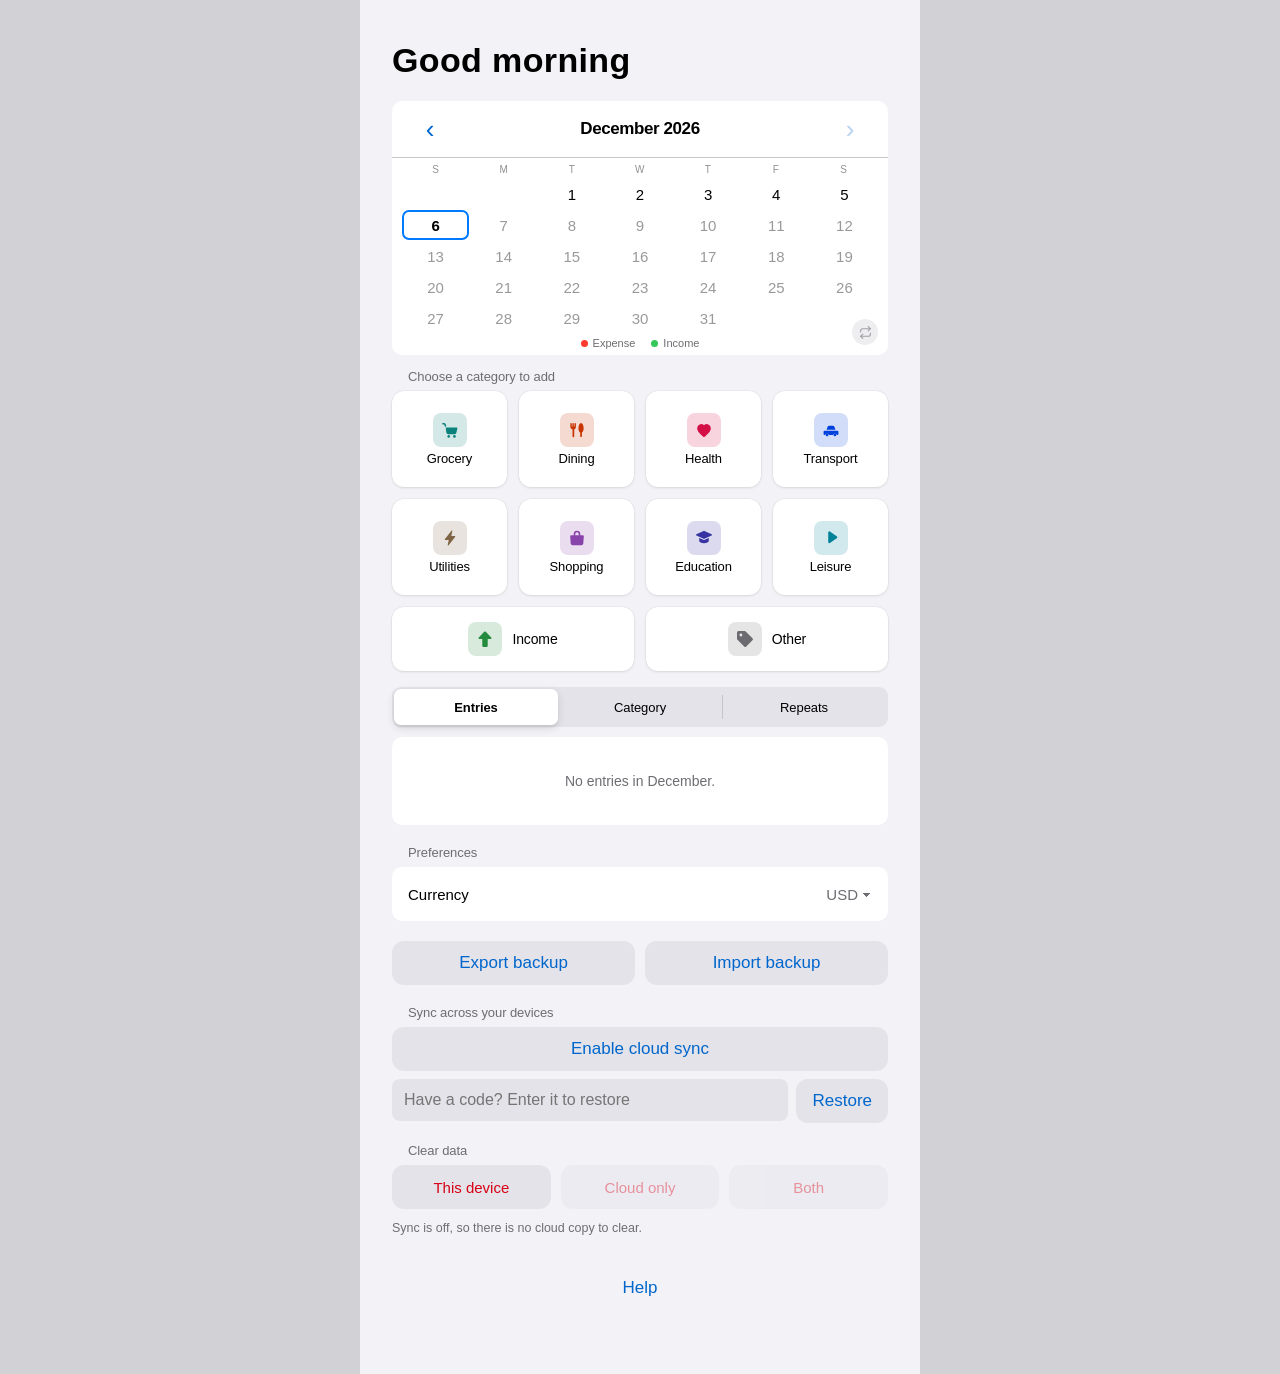
==== commit 9b12ffb8: "CPM-999 UI tweaks" ====
--- a/public/index.html
+++ b/public/index.html
@@ -11,7 +11,7 @@
      leading slash only works in that last case. Bump ?v= whenever styles.css
      changes: index.html is always revalidated, so a new HTML then points at a
      new URL and the pair can't go out of sync in a cache. -->
-<link rel="stylesheet" href="styles.css?v=4">
+<link rel="stylesheet" href="styles.css?v=15">
 <!-- ICONS. Real files rather than data URIs: these were ~10KB of base64 in
      the <head>, which delayed the stylesheet request behind them, and they are
      cacheable on their own now that public/ is served as static assets.
@@ -75,31 +75,15 @@
       <div class="flip-inner">
         <div class="face front" id="calFace"></div>
         <div class="face back">
-          <!-- Same idiom as .calc-cat and .date-btn elsewhere in this file: a
-               visible label plus a chevron, with the real <select> laid over it
-               at opacity 0. A native select is as wide as its longest option,
-               which strands the caret; this keeps the control sized to the
-               value while still opening the native picker. -->
-          <div class="currency-picker">
-            <span class="currency-label" id="currencyLabel">USD</span>
-            <svg class="currency-chevron" viewBox="0 0 24 24" fill="none" stroke="currentColor"
-                 stroke-width="2.4" stroke-linecap="round" stroke-linejoin="round" aria-hidden="true">
-              <polyline points="8 10 12 6 16 10"></polyline>
-              <polyline points="8 14 12 18 16 14"></polyline>
-            </svg>
-            <select id="currencySelect" aria-label="Display currency"></select>
-          </div>
           <p class="balance-label">Net</p>
           <p class="balance-amount" id="balanceAmount">$0.00</p>
-          <div class="balance-sub">
-            <div class="balance-stat">
-              <span class="balance-stat-label">In</span>
-              <span class="balance-stat-value in" id="totalIn">$0.00</span>
-            </div>
-            <div class="balance-stat">
-              <span class="balance-stat-label">Out</span>
-              <span class="balance-stat-value out" id="totalOut">$0.00</span>
-            </div>
+          <div class="flow-bar" id="flowBar">
+            <div class="flow-bar-seg in" id="flowBarIn"></div>
+            <div class="flow-bar-seg out" id="flowBarOut"></div>
+          </div>
+          <div class="flow-labels">
+            <span class="flow-label in"><i></i>In <b id="totalIn">$0.00</b></span>
+            <span class="flow-label out"><i></i>Out <b id="totalOut">$0.00</b></span>
           </div>
         </div>
       </div>
@@ -127,10 +111,39 @@
   </div>
   <p class="swipe-hint" id="swipeHint" style="display:none;">Swipe left to delete · right to edit</p>
 
-  <div class="backup-row">
-    <button type="button" class="backup-btn" id="exportBtn">Export backup</button>
-    <button type="button" class="backup-btn" id="importBtn">Import backup</button>
-    <input type="file" id="importFile" accept="application/json" style="display:none;">
+  <!-- Currency is a ledger-wide preference, so it lives with the other
+       ledger-wide concerns rather than on the balance card, where it was a
+       set-once control occupying the most-viewed surface in the app — reachable
+       only by discovering the flip, and needing a click handler of its own to
+       stop that flip from firing underneath it. First in this run of blocks so
+       the region reads least-dangerous to most: preference, backup, sync,
+       erase. .rs-row/.rs-value are the repeat sheet's own list-row components;
+       they already lay a native select invisibly over its label, and a single
+       row in a card drops its separator on its own. -->
+  <div class="sync-block">
+    <p class="section-label">Preferences</p>
+    <div class="entry-list-card">
+      <div class="rs-row">
+        <span>Currency</span>
+        <span class="rs-value">
+          <span id="currencyLabel">USD</span>
+          <select id="currencySelect" aria-label="Display currency"></select>
+        </span>
+      </div>
+    </div>
+  </div>
+
+  <!-- Wrapped so it gets .sync-block's 20px like every other top-level group
+       down here. .backup-row's own margin-top is 6, which is right for the rows
+       nested INSIDE a block (Sync now / Turn off, Pull / Push) — they continue
+       a group rather than starting one — but far too tight where it now
+       follows the Preferences card. -->
+  <div class="sync-block">
+    <div class="backup-row">
+      <button type="button" class="backup-btn" id="exportBtn">Export backup</button>
+      <button type="button" class="backup-btn" id="importBtn">Import backup</button>
+      <input type="file" id="importFile" accept="application/json" style="display:none;">
+    </div>
   </div>
 
   <div class="sync-block">
@@ -195,15 +208,11 @@
     <!-- Trailing group, so .calc-top can be a real three-column nav bar and
          the category title stays centred even when both chips are hidden. -->
     <div class="calc-top-trailing">
+      <!-- No calendar glyph: the chip always names its own day now, and an
+           icon beside the word 'Today' says the same thing twice while
+           costing 26px on the row the category pill has to shrink into. -->
       <div class="date-btn" id="dateBtn">
-        <span class="date-badge" id="dateChipLabel" hidden></span>
-        <svg viewBox="0 0 24 24" fill="none" stroke="currentColor" stroke-width="1.8"
-             stroke-linecap="round" stroke-linejoin="round" aria-hidden="true">
-          <rect x="3" y="4.5" width="18" height="17" rx="2.5"></rect>
-          <line x1="16" y1="2.5" x2="16" y2="6.5"></line>
-          <line x1="8" y1="2.5" x2="8" y2="6.5"></line>
-          <line x1="3" y1="10" x2="21" y2="10"></line>
-        </svg>
+        <span class="date-badge" id="dateChipLabel">Today</span>
         <input type="date" id="calcDate" aria-label="Entry date">
       </div>
       <button type="button" class="date-btn" id="repeatBtn" aria-label="Repeat: never">
@@ -248,15 +257,16 @@
    <div class="help-section">
     <h3>Using the ledger</h3>
     <p>Tap a category tile to start an entry — pick the amount on the keypad, add a note or tag if you want, then <strong>Add entry</strong>. Net, In, and Out update right away for the month you're viewing.</p>
-    <p>Swipe an entry left to delete it, right to edit it (or hover the row if you're on a trackpad or mouse). Switch to <strong>By category</strong> to see totals grouped instead of a flat list.</p>
+    <p>Swipe an entry left to delete it, right to edit it (or hover the row if you're on a trackpad or mouse). Switch to <strong>Category</strong> to see totals grouped instead of a flat list.</p>
     <p>Use the arrows, or tap the month name, to move between months — tapping the current month jumps back to today.</p>
-    <p>Tap the calendar to flip it over for the month's <strong>Net</strong>, <strong>In</strong> and <strong>Out</strong>. The currency shown in the corner of that side is a button — tap it to change currency, and every figure in the app follows.</p>
+    <p>Tap the calendar to flip it over for the month's <strong>Net</strong>, <strong>In</strong> and <strong>Out</strong>.</p>
+    <p><strong>Preferences</strong>, near the bottom of the page, holds the <strong>Currency</strong> every figure in the app is shown in.</p>
    </div>
 
    <div class="help-section">
     <h3>Repeats</h3>
     <p>Start an entry as usual, then tap the <strong>repeat</strong> button next to the date to turn it into a repeat — monthly, weekly, quarterly or yearly. The <strong>Repeats</strong> tab lists everything that recurs.</p>
-    <p>Nothing is ever added to the ledger on its own. When a repeat comes due it waits under <strong>Waiting for you</strong> with a count on the tab. Fixed amounts confirm in one tap on the check; ones set to <strong>Varies</strong> open the keypad with last month's figure filled in, so you can correct it.</p>
+    <p>Nothing is ever added to the ledger on its own. When a repeat comes due it waits under <strong>Waiting for you</strong> with a count on the tab. Fixed amounts confirm in one tap on the check; ones set to <strong>Varies</strong> carry a pencil instead and open the keypad with last month's figure filled in, so you can correct it.</p>
     <p>When an amount changes, open the repeat and use <strong>Schedule a change</strong> — you can date it in the future, so next year's increase can be entered today. Entries already in the ledger keep the amount they were confirmed at; only months from the change's date use the new one.</p>
     <p>Editing an entry that came from a repeat asks whether you mean just that month or every month from then on. Swiping it away, or choosing <strong>Skip</strong>, drops that one month and leaves the repeat running.</p>
    </div>
@@ -289,6 +299,7 @@
     <h3>Tags</h3>
     <p>The chips under the amount are quick-fill shortcuts for the memo field — tap one to fill it in, tap it again to clear it.</p>
     <p>Tap <strong>+</strong> to type a new one. It's saved for that category and shows up as a chip from then on. Anything you type as a memo becomes a suggestion too, and the list reorders toward whatever you actually use most.</p>
+    <p><strong>Press and hold</strong> a chip to remove it from that category's row — the toast that follows offers an <strong>Undo</strong>. After that it stays gone even if you keep using the same memo, until you type it back in with <strong>+</strong>. Removing a chip only removes the suggestion; entries already filed under it keep their memo.</p>
    </div>
 
    <div class="help-section">
@@ -474,6 +485,8 @@
   const balanceAmountEl = document.getElementById('balanceAmount');
   const totalInEl = document.getElementById('totalIn');
   const totalOutEl = document.getElementById('totalOut');
+  const flowBarInEl = document.getElementById('flowBarIn');
+  const flowBarOutEl = document.getElementById('flowBarOut');
   const entryListEl = document.getElementById('entryList');
   const emptyStateEl = document.getElementById('emptyState');
   const categoryListEl = document.getElementById('categoryList');
@@ -1573,7 +1586,18 @@
     });
   }
 
-  /* The <select> itself is invisible (see .currency-picker), so the label is
+  /* A rate's date has to sit inline beside its amount, so it is written as
+     short as it can be without becoming ambiguous: the year is dropped for the
+     current year, which is where a rate almost always starts, and kept
+     otherwise — a change scheduled for next April has to say which April. */
+  function rateDateLabel(iso) {
+    const sameYear = iso.slice(0, 4) === todayStr().slice(0, 4);
+    return new Date(iso + 'T00:00:00').toLocaleDateString(undefined, sameYear
+      ? { month: 'short', day: 'numeric' }
+      : { month: 'short', day: 'numeric', year: 'numeric' });
+  }
+
+  /* The <select> itself is invisible (see .rs-value), so the label is
      what the user actually reads — it has to track the value everywhere the
      value can change, which includes a cloud sync pulling a different
      currency down from another device. */
@@ -1688,8 +1712,62 @@
       return all;
     } catch (e) { return {}; }
   }
+  /* Chips the user has removed.
+     Suggestions are DERIVED — from the seed list, from tags added via '+', and
+     from every note already used in the category — so removing one can't be a
+     delete: tagsFor() would rebuild it from the entries on the next render, and
+     a seed isn't stored anywhere to delete in the first place. It's a
+     suppression list instead, and only an explicit re-add through '+' lifts it,
+     which is the whole point — a note you keep typing shouldn't quietly
+     resurrect a chip you threw away. Device-local, like CUSTOM_TAGS_KEY: the
+     sync payload carries entries, repeats and currency only. */
+  const HIDDEN_TAGS_KEY = 'ledger_hidden_tags_v1';
+
+  function loadHiddenTags() {
+    try {
+      const raw = safeStorage.getItem(HIDDEN_TAGS_KEY);
+      const all = raw ? JSON.parse(raw) : {};
+      // Keyed by category name, so a rename has to carry these over too or a
+      // removed chip comes back the moment a category is renamed.
+      Object.keys(RENAMED_CATEGORIES).forEach(from => {
+        if (!all[from]) return;
+        const to = RENAMED_CATEGORIES[from];
+        all[to] = (all[to] || []).concat(all[from].filter(t => !(all[to] || []).includes(t)));
+        delete all[from];
+        try { safeStorage.setItem(HIDDEN_TAGS_KEY, JSON.stringify(all)); } catch (e) {}
+      });
+      return all;
+    } catch (e) { return {}; }
+  }
+  function saveHiddenTags(all) {
+    try { safeStorage.setItem(HIDDEN_TAGS_KEY, JSON.stringify(all)); } catch (e) {}
+  }
+  function hiddenTagsFor(category) {
+    return new Set((loadHiddenTags()[category] || []).map(t => t.toLowerCase()));
+  }
+  function hideTag(category, label) {
+    if (!category || !label) return;
+    const all = loadHiddenTags();
+    const list = all[category] || [];
+    if (!list.some(t => t.toLowerCase() === label.toLowerCase())) list.push(label);
+    all[category] = list;
+    saveHiddenTags(all);
+  }
+  function unhideTag(category, label) {
+    if (!category || !label) return;
+    const all = loadHiddenTags();
+    if (!all[category]) return;
+    all[category] = all[category].filter(t => t.toLowerCase() !== label.toLowerCase());
+    saveHiddenTags(all);
+  }
+
   function addCustomTag(category, label) {
     if (!category || !label || label.length > 24) return;
+    /* Before the early returns below: typing a removed tag back in through '+'
+       is exactly the "I changed my mind" signal, and for a seed or an existing
+       custom tag lifting the suppression is the ONLY thing left to do — both
+       return without adding anything. */
+    unhideTag(category, label);
     const all = loadCustomTags();
     const list = all[category] || [];
     if (list.some(t => t.toLowerCase() === label.toLowerCase())) return;
@@ -1700,12 +1778,17 @@
   }
 
   function tagsFor(categoryName) {
+    // Filtered out at BOTH sources below, not after the sort: a removed chip
+    // that still occupied one of the MAX_TAGS slots would keep a real
+    // suggestion off the row.
+    const hidden = hiddenTagsFor(categoryName);
     const counts = new Map(); // lowercased -> {label, count}
     loadEntries().forEach(e => {
       if (e.category !== categoryName) return;
       const note = (e.desc || '').trim();
       if (!note || note.length > 24) return;
       const k = note.toLowerCase();
+      if (hidden.has(k)) return;
       const cur = counts.get(k) || { label: note, count: 0 };
       cur.count++;
       counts.set(k, cur);
@@ -1716,6 +1799,7 @@
     const custom = loadCustomTags()[categoryName] || [];
     [].concat(CATEGORY_TAGS[categoryName] || [], custom).forEach(label => {
       const k = label.toLowerCase();
+      if (hidden.has(k)) return;
       seen.add(k);
       list.push({ label, count: counts.has(k) ? counts.get(k).count : 0, seed: true });
     });
@@ -1726,6 +1810,57 @@
     // Most-used first; seeds win ties so a fresh install keeps a sane order.
     list.sort((a, b) => b.count - a.count || (a.seed === b.seed ? 0 : a.seed ? -1 : 1));
     return list.slice(0, MAX_TAGS).map(x => x.label);
+  }
+
+  /* Press and hold a chip to remove it — the row is a suggestion list, and a
+     suggestion you never want is worse than no suggestion. Hold rather than an
+     always-visible ✕: the row is scrolled and tapped constantly, and a delete
+     target sitting inside every chip is a mis-tap waiting to happen.
+
+     500ms with movement abandoning the press, because .calc-tags scrolls
+     horizontally — a flick through the tags must not eat one. contextmenu
+     covers the pointer devices, which have no long-press. */
+  const TAG_HOLD_MS = 500;
+
+  function attachTagRemove(chip, label) {
+    let timer = null;
+    const cancel = () => {
+      clearTimeout(timer);
+      timer = null;
+      chip.classList.remove('pressing');
+    };
+    chip.addEventListener('touchstart', () => {
+      delete chip.dataset.held;
+      chip.classList.add('pressing');
+      timer = setTimeout(() => {
+        cancel();
+        // Read by the click handler, which iOS fires on release regardless.
+        chip.dataset.held = '1';
+        removeTag(label);
+      }, TAG_HOLD_MS);
+    }, { passive: true });
+    ['touchmove', 'touchend', 'touchcancel'].forEach(ev =>
+      chip.addEventListener(ev, cancel, { passive: true }));
+    chip.addEventListener('contextmenu', (ev) => {
+      ev.preventDefault();
+      removeTag(label);
+    });
+  }
+
+  function removeTag(label) {
+    const cat = currentCategory && currentCategory.name;
+    if (!cat) return;
+    hideTag(cat, label);
+    /* Clear it if it was the filled-in memo: renderTags() re-shows whatever
+       the field holds as a chip, so leaving it selected would put the chip
+       straight back and read as the removal having failed. */
+    if (calcDesc.value.trim().toLowerCase() === label.toLowerCase()) calcDesc.value = '';
+    renderTags();
+    haptic('warn');
+    showToast(`Removed “${label}”`, () => {
+      unhideTag(cat, label);
+      renderTags();
+    });
   }
 
   function renderTags() {
@@ -1749,11 +1884,16 @@
       chip.className = 'tag-chip';
       chip.textContent = label;
       chip.addEventListener('click', () => {
+        // A completed hold removes the chip; the click iOS sends afterwards is
+        // not a tap on it. Checked here rather than swallowed in a capture
+        // listener, which would depend on which handler was registered first.
+        if (chip.dataset.held) { delete chip.dataset.held; return; }
         // Tapping the active chip clears it, so a mis-tap is one tap to undo.
         calcDesc.value = calcDesc.value.trim().toLowerCase() === label.toLowerCase()
           ? '' : label;
         syncTagState();
       });
+      attachTagRemove(chip, label);
       calcTagsEl.appendChild(chip);
     });
 
@@ -1790,9 +1930,9 @@
   // they stack on top of each other (seen on iOS).
   calcDesc.addEventListener('focus', () => {
     calcKeypad.hidden = true;
-    // Without the keypad, .calc-bottom's fixed 56% share is far more than
-    // the tag row + Add button need, which left a dead void between them
-    // and the keyboard. keyboard-mode lets the amount display claim that
+    // Without the keypad, .calc-bottom shrinks to just the tag row and the
+    // Add button, and the ~250px that frees would otherwise open as a dead
+    // void between them and the keyboard. keyboard-mode lets the amount display claim that
     // space instead, so the button stays flush above the keyboard.
     calcOverlay.classList.add('keyboard-mode');
     scheduleViewportResync();
@@ -1814,13 +1954,17 @@
     if (!v) collapseNote();
   });
 
-  /* Icon only when the date is today; otherwise the date shows itself so
-     an entry can't quietly land on the wrong day. */
+  /* The chip always names its day — 'Today' included. It used to go back to a
+     bare calendar icon for today, which meant the one thing the control is for
+     was unreadable in the most common state, and the chip changed width every
+     time the date changed. off-today still tints it, so a date that ISN'T
+     today keeps announcing itself and an entry can't quietly land on the
+     wrong day. */
   function updateDateLabel() {
     const v = calcDate.value;
     const today = todayStr();
     if (!v || v === today) {
-      dateChipLabel.hidden = true;
+      dateChipLabel.textContent = 'Today';
       dateBtn.classList.remove('off-today');
       dateBtn.setAttribute('aria-label', 'Date: today');
       return;
@@ -1831,7 +1975,6 @@
                : diff === 1 ? 'Tomorrow'
                : d.toLocaleDateString(undefined, { month: 'short', day: 'numeric' });
     dateChipLabel.textContent = text;
-    dateChipLabel.hidden = false;
     dateBtn.classList.add('off-today');
     dateBtn.setAttribute('aria-label', 'Date: ' + text);
   }
@@ -1999,6 +2142,9 @@
       if (calcOverlay.classList.contains('open')) return;
       calcOverlay.style.height = '';
       calcOverlay.style.transform = '';
+      // syncOverlayViewport() returns early once closed, so it never gets to
+      // drop this itself.
+      calcOverlay.classList.remove('kb-inset');
     }, SHEET_MS);
   }
 
@@ -2049,8 +2195,6 @@
   flipZoneEl.addEventListener('keydown', (e) => {
     if (e.key === 'Enter' || e.key === ' ') { e.preventDefault(); toggleFlip(); }
   });
-  // Selecting a currency shouldn't also flip the card back to the calendar.
-  currencySelectEl.addEventListener('click', (e) => e.stopPropagation());
   // Desktop-only backdrop: clicking outside the sheet dismisses it, same as
   // the calculator overlay's desktop treatment.
   helpOverlay.addEventListener('click', (e) => {
@@ -2066,11 +2210,28 @@
     if (!calcOverlay.classList.contains('open')) return;
     const vv = window.visualViewport;
     if (!vv) return;
+    /* iOS scrolls the page to bring a focused field above the keyboard even
+       when the body is locked, and a position:fixed overlay rides along —
+       which is one of the two ways the sheet's header ends up off the top of
+       the screen. lockBodyScroll() holds scrollY at 0 for as long as the
+       overlay is open, so putting it back is a no-op in every case EXCEPT
+       that one. */
+    if (window.scrollY) window.scrollTo(0, 0);
     // Only intervene when the viewport is actually shrunk by a keyboard.
     // On desktop this leaves the CSS-driven sizing alone.
-    if (window.innerHeight - vv.height > 100) {
+    const shrunk = window.innerHeight - vv.height > 100;
+    /* Drives the compact keyboard layout in styles.css. Deliberately NOT the
+       same signal as keyboard-mode, which means only "the memo field has
+       focus": a desktop browser focuses that same field without a keyboard
+       ever covering anything. */
+    calcOverlay.classList.toggle('kb-inset', shrunk);
+    if (shrunk) {
       calcOverlay.style.height = vv.height + 'px';
-      calcOverlay.style.transform = `translateY(${vv.offsetTop}px)`;
+      /* Clamped at 0. offsetTop is the compensation for iOS having pushed the
+         layout viewport up; a negative reading (seen mid-animation) would
+         translate the sheet UP, taking its own header off screen — the thing
+         this line exists to prevent. */
+      calcOverlay.style.transform = `translateY(${Math.max(0, vv.offsetTop)}px)`;
     } else {
       calcOverlay.style.height = '';
       calcOverlay.style.transform = '';
@@ -2080,6 +2241,10 @@
     window.visualViewport.addEventListener('resize', syncOverlayViewport);
     window.visualViewport.addEventListener('scroll', syncOverlayViewport);
   }
+  /* A scroll that iOS performs for the keyboard doesn't always show up as a
+     visualViewport event, and this is the repair path for one that lands after
+     the last resync below. Cheap when the overlay is closed: first line out. */
+  window.addEventListener('scroll', syncOverlayViewport, { passive: true });
   /* Focusing the memo field is what actually triggers the keyboard, but iOS
      doesn't always fire a visualViewport 'resize' the moment it appears —
      the AutoFill/QuickType suggestion bar above the keyboard can slide in a
@@ -2093,7 +2258,9 @@
      exact timing. */
   function scheduleViewportResync() {
     syncOverlayViewport();
-    [50, 150, 300, 500].forEach(ms => setTimeout(syncOverlayViewport, ms));
+    // Out to a second: the QuickType bar and Safari's collapsing address bar
+    // can both settle after the keyboard itself has finished animating.
+    [50, 150, 300, 500, 750, 1000].forEach(ms => setTimeout(syncOverlayViewport, ms));
   }
 
   // Let the keyboard's Done key dismiss itself rather than submitting.
@@ -2394,14 +2561,6 @@
   /* Numbers the rows of whichever list is about to animate. Capped at 8: with
      ROW_CAP at 150 an uncapped stagger is a 3.3-second cascade. Done here
      rather than in each render loop so all three lists stagger identically. */
-  function applyStagger(el) {
-    if (!el) return;
-    const rows = el.querySelectorAll('.entry, .cat-row, .due-row, .rule-row');
-    for (let i = 0; i < rows.length; i++) {
-      rows[i].style.setProperty('--i', String(Math.min(i, 8)));
-    }
-  }
-
   /* Re-adding a class the element already had won't replay its animation, and
      these containers persist across renders — so the class comes off, layout
      is flushed, and it goes back on. */
@@ -2425,11 +2584,7 @@
     // would stack them and jump the page — so only the incoming panel moves.
     const shown = name === 'entries' ? entryListEl
                 : name === 'categories' ? categoryListEl : repeatListEl;
-    [entryListEl, categoryListEl, repeatListEl]
-      .forEach(el => el.classList.remove('animate-in'));
     replay(shown, 'panel-in');
-    applyStagger(shown);
-    shown.classList.add('animate-in');
     closeOpenRow();
   }
   function activeTab() {
@@ -2483,6 +2638,9 @@
       if ((e.date || '').slice(0, 7) !== prevKey) return;
       prevTotals[e.category] = (prevTotals[e.category] || 0) + e.amount;
     });
+    /* Whether there is anything at all to compare against. In the first month
+       of use last month is empty for EVERY category — see deltaHtml. */
+    const hasPrevMonth = Object.keys(prevTotals).length > 0;
 
     const all = Object.entries(byCat).sort((a, b) => b[1].total - a[1].total);
 
@@ -2504,7 +2662,10 @@
     function deltaHtml(name, data) {
       const prev = prevTotals[name];
       if (prev == null) {
-        return `<span class="cat-delta">new</span>`;
+        /* "new" is only information against a month that has history. Before
+           there is one it lands on every row at once, where it distinguishes
+           nothing and just crowds the amount — so say nothing instead. */
+        return hasPrevMonth ? `<span class="cat-delta">new</span>` : '';
       }
       const diff = data.total - prev;
       const pct = prev ? Math.round((diff / prev) * 100) : 0;
@@ -2520,13 +2681,23 @@
         + `${Math.abs(pct)}% vs ${escapeHtml(prevName)}</span>`;
     }
 
-    function addRow(name, data, maxTotal, groupTotal) {
+    function addRow(name, data, groupTotal, groupCount) {
       const row = document.createElement('div');
       row.className = 'cat-row';
-      const pct = maxTotal ? Math.round((data.total / maxTotal) * 100) : 0;
-      // Share of the group, which is the figure people actually want —
-      // the bar alone only shows rank, not proportion.
-      const share = groupTotal ? Math.round((data.total / groupTotal) * 100) : 0;
+      /* The bar and the percentage share ONE denominator. The bar used to be
+         scaled to the largest category instead, so the top row always drew a
+         full-width bar next to a label reading 87% — two different measures on
+         one line, which invites reading the bar as the number. Scaling both to
+         the group total makes the length mean exactly what the number says. */
+      const share = groupTotal ? (data.total / groupTotal) * 100 : 0;
+      /* A category worth a rounding error still spent something, and two rows
+         both reading 0% look identical when they aren't. Same reasoning as
+         .cat-bar-fill's min-width. */
+      const shareText = share > 0 && share < 1 ? '&lt;1%' : Math.round(share) + '%';
+      /* With a single category in the group the share is always 100%, which
+         only restates the group total sitting directly above it. */
+      const countText = `${data.count} ${data.count === 1 ? 'entry' : 'entries'}`
+        + (groupCount > 1 ? ` · ${shareText}` : '');
       const isOpen = expandedCat === name;
 
       const main = document.createElement('button');
@@ -2542,10 +2713,10 @@
               <span class="cat-row-amount ${data.type}">${formatMoney(data.total)}</span>
             </div>
             <div class="cat-row-line">
-              <span class="cat-row-count">${data.count} ${data.count === 1 ? 'entry' : 'entries'} · ${share}%</span>
+              <span class="cat-row-count">${countText}</span>
               ${deltaHtml(name, data)}
             </div>
-            <div class="cat-bar-track"><div class="cat-bar-fill" data-cat="${catSlug(name)}" style="width:${pct}%"></div></div>
+            <div class="cat-bar-track"><div class="cat-bar-fill" data-cat="${catSlug(name)}" style="width:${share}%"></div></div>
           </div>
         </div>
         <svg class="cat-chevron" viewBox="0 0 24 24" fill="none" stroke="currentColor"
@@ -2602,15 +2773,13 @@
 
     if (expenses.length) {
       const totalExpense = expenses.reduce((s, r) => s + r[1].total, 0);
-      const maxExpense = Math.max(...expenses.map(r => r[1].total));
       addGroupLabel('Spending', totalExpense);
-      expenses.forEach(([name, data]) => addRow(name, data, maxExpense, totalExpense));
+      expenses.forEach(([name, data]) => addRow(name, data, totalExpense, expenses.length));
     }
     if (income.length) {
       const totalIncome = income.reduce((s, r) => s + r[1].total, 0);
-      const maxIncome = Math.max(...income.map(r => r[1].total));
       addGroupLabel('Income', totalIncome);
-      income.forEach(([name, data]) => addRow(name, data, maxIncome, totalIncome));
+      income.forEach(([name, data]) => addRow(name, data, totalIncome, income.length));
     }
   }
 
@@ -2823,6 +2992,8 @@
     repeat:  '<polyline points="17 1 21 5 17 9"></polyline><path d="M3 11V9a4 4 0 0 1 4-4h14"></path>'
            + '<polyline points="7 23 3 19 7 15"></polyline><path d="M21 13v2a4 4 0 0 1-4 4H3"></path>',
     pause:   '<rect x="6" y="4" width="4" height="16" rx="1"></rect><rect x="14" y="4" width="4" height="16" rx="1"></rect>',
+    pencil:  '<path d="M12 20h9"></path>'
+           + '<path d="M16.5 3.5a2.12 2.12 0 0 1 3 3L7 19l-4 1 1-4Z"></path>',
     trash:   '<polyline points="3 6 5 6 21 6"></polyline>'
            + '<path d="M19 6l-1 14a2 2 0 0 1-2 2H8a2 2 0 0 1-2-2L5 6"></path>'
            + '<line x1="10" y1="11" x2="10" y2="17"></line><line x1="14" y1="11" x2="14" y2="17"></line>'
@@ -2873,15 +3044,31 @@
       </span>
       <span class="due-amount${varies ? ' est' : ''}">${varies ? '~' : ''}${formatMoney(item.amount)}</span>
     `;
-    open.setAttribute('aria-label',
-      `Confirm ${rep.desc || rep.category} for ${formatDate(item.occ)}`);
+    // Varies opens the keypad instead of confirming, and the label has to say
+    // which of the two a tap on the row will do.
+    open.setAttribute('aria-label', varies
+      ? `Enter the amount for ${rep.desc || rep.category}, due ${formatDate(item.occ)}`
+      : `Confirm ${rep.desc || rep.category} for ${formatDate(item.occ)}`);
     open.addEventListener('click', () => openConfirm(rep, item.occ));
     row.appendChild(open);
 
     if (varies) {
-      const chev = document.createElement('span');
-      chev.innerHTML = uiIcon('chevron', 17, 'due-chevron');
-      row.appendChild(chev.firstElementChild);
+      /* The same 36px affordance as the fixed tick, deliberately: both rows are
+         "act on this occurrence" and the GLYPH is what says how — a check
+         commits an amount already known, a pencil opens the keypad to supply
+         the one that isn't. A 17px grey chevron beside a tinted disc made two
+         rows of the same kind read as different species.
+
+         It's also a real button now. The chevron was a bare span with no
+         handler, so ~50px of row edge that looked tappable did nothing. */
+      const edit = document.createElement('button');
+      edit.type = 'button';
+      edit.className = 'due-confirm varies';
+      edit.innerHTML = uiIcon('pencil', 17);
+      edit.setAttribute('aria-label',
+        `Enter the amount for ${rep.desc || rep.category}, due ${formatDate(item.occ)}`);
+      edit.addEventListener('click', () => openConfirm(rep, item.occ));
+      row.appendChild(edit);
     } else {
       // A fixed amount needs no keypad, so confirming it is one tap. Still an
       // explicit confirmation — just not one that retypes a known number.
@@ -3093,31 +3280,23 @@
             const future = r.from > today;
             const isEffective = !future && r.amount === effective &&
               (i === rates.length - 1 || rates[i + 1].from > today);
-            const last = i === rates.length - 1;
             return `
               <div class="rate-row">
-                <div class="rate-spine">
-                  <span class="rate-dot${future ? ' future' : ''}"></span>
-                  ${last ? '' : '<span class="rate-line"></span>'}
-                </div>
-                <div class="rate-body">
-                  <div class="rate-top">
-                    <input class="rate-amount-input" type="number" step="0.01" min="0"
-                           inputmode="decimal" data-i="${i}" value="${r.amount}"
-                           aria-label="Amount">
-                    ${future ? '<span class="rate-tag later">Scheduled</span>'
-                             : isEffective ? '<span class="rate-tag now">In effect</span>' : ''}
-                  </div>
-                  <div class="rate-from">
-                    <span>from</span>
-                    <input class="rate-date" type="date" data-i="${i}" value="${r.from}"
-                           aria-label="In effect from">
-                    ${rates.length > 1
-                      ? `<button type="button" class="rate-del" data-i="${i}"
-                           aria-label="Remove this amount">✕</button>`
-                      : ''}
-                  </div>
-                </div>
+                <span class="rate-dot${future ? ' future' : ''}"></span>
+                <input class="rate-amount-input" type="number" step="0.01" min="0"
+                       inputmode="decimal" data-i="${i}" value="${r.amount}"
+                       aria-label="Amount">
+                <span class="rate-when">
+                  <span class="rate-when-label">${rateDateLabel(r.from)}</span>
+                  <input class="rate-date" type="date" data-i="${i}" value="${r.from}"
+                         aria-label="In effect from">
+                </span>
+                ${future ? '<span class="rate-tag later">Later</span>'
+                         : isEffective ? '<span class="rate-tag now">Now</span>' : ''}
+                ${rates.length > 1
+                  ? `<button type="button" class="rate-del" data-i="${i}"
+                       aria-label="Remove this amount">✕</button>`
+                  : ''}
               </div>`;
           }).join('')}
           <button type="button" class="rs-add" id="rsAddRate">
@@ -3199,7 +3378,16 @@
     const d = rsDraft;
 
     const once = document.getElementById('rsOnce');
-    if (once) once.addEventListener('click', () => { rsDraft = null; closeRepeatSheet(); });
+    // syncRepeatChip is not optional here. Dropping the draft is only half of
+    // going back to a one-off: the chip keeps its 'Every 1st' badge, the date
+    // button stays hidden (syncRepeatChip is what unhides it), and the Add
+    // button keeps its repeat wording — so the tap looked like it did nothing
+    // even though the draft really had been cleared. Same call rsCancel makes.
+    if (once) once.addEventListener('click', () => {
+      rsDraft = null;
+      closeRepeatSheet();
+      syncRepeatChip();
+    });
 
     document.getElementById('rsFreq').addEventListener('change', (e) => {
       d.freq = e.target.value;
@@ -3643,6 +3831,13 @@
     });
     const net = monthIn - monthOut;
 
+    // Share of the month's total flow each side represents — an empty month
+    // (both zero) leaves the bar at 0/0, which reads as the bare grey track.
+    // Written as a scaleX factor, not a width: see .flow-bar-seg in styles.css.
+    const flowTotal = monthIn + monthOut;
+    flowBarInEl.style.transform = 'scaleX(' + (flowTotal > 0 ? monthIn / flowTotal : 0) + ')';
+    flowBarOutEl.style.transform = 'scaleX(' + (flowTotal > 0 ? monthOut / flowTotal : 0) + ')';
+
     // Only a deliberate month change counts; every other render() (delete,
     // undo, import, cloud reconcile, first paint) sets the figure outright.
     if (anim === 'next' || anim === 'prev') {
@@ -3729,18 +3924,18 @@
     renderCategoryTotals(visible, monthName);
     renderRepeats();
 
-    // Applied last, after every list has its rows, so the stagger runs over
-    // the real DOM. Only a deliberate navigation animates; see animateNext.
+    // Applied last, after every list has its rows. Only a deliberate
+    // navigation animates; see animateNext. The whole panel slides as one —
+    // the rows inside it get no entrance of their own, see the Motion section
+    // in styles.css for why.
     if (anim === 'next' || anim === 'prev') {
       const dir = anim === 'next' ? 'm-next' : 'm-prev';
       [entryListEl, categoryListEl, repeatListEl].forEach(el => {
-        el.classList.remove('m-next', 'm-prev', 'animate-in');
+        el.classList.remove('m-next', 'm-prev');
       });
       const shown = activeTab() === 'entries' ? entryListEl
                   : activeTab() === 'categories' ? categoryListEl : repeatListEl;
       replay(shown, dir);
-      applyStagger(shown);
-      shown.classList.add('animate-in');
       // opacity only — .balance-flip is the perspective ancestor of the flip
       // card's backface-visibility subtree, and transforming it makes iOS
       // Safari leak the back face through the front.
@@ -3748,7 +3943,7 @@
       replay(monthLabelTextEl, dir);
     } else {
       [entryListEl, categoryListEl, repeatListEl].forEach(el => {
-        el.classList.remove('animate-in', 'm-next', 'm-prev');
+        el.classList.remove('m-next', 'm-prev');
       });
     }
   }
--- a/public/styles.css
+++ b/public/styles.css
@@ -17,8 +17,9 @@
      scales. Convert opportunistically, per component.
 
      NEVER tokenize: every clamp(), every env(safe-area-inset-*), 100dvh, the
-     calendar's 1px grid gaps, perspective: 1200px, and the calc sheet's
-     flex: 0 0 50% split. Those are load-bearing math, not design values.
+     calendar's 1px grid gaps, perspective: 1200px, and the calc keypad's
+     fixed grid-template-rows, which is what sizes the sheet's bottom half.
+     Those are load-bearing math, not design values.
      ========================================================================== */
   :root {
     /* ---- Layer 1: iOS system primitives ------------------------------- */
@@ -403,21 +404,16 @@
   /* ---- Motion ---------------------------------------------------------
      List rows deliberately get a background highlight and NEVER a scale:
      .entry-content carries attachSwipe's inline translate3d and lives inside
-     an overflow:hidden track, so scaling it is a compositing hazard. */
-  @keyframes rowIn {
-    from { opacity: 0; transform: translateY(6px); }
-  }
-  /* Staggered entrance. --i is capped in JS at 8 steps: with a 150-row cap an
-     uncapped stagger is a 3.3-second cascade. Applied to .entry rather than
-     .entry-content for the translate3d reason above, and with no will-change
-     because there can be dozens of these on screen. */
-  .animate-in .entry,
-  .animate-in .cat-row,
-  .animate-in .due-row,
-  .animate-in .rule-row {
-    animation: rowIn 0.32s var(--ease-out) both;
-    animation-delay: calc(var(--i, 0) * 22ms);
-  }
+     an overflow:hidden track, so scaling it is a compositing hazard.
+
+     Rows also get NO entrance animation of their own. They used to fade and
+     lift in on a 22ms-per-row stagger, which ran *inside* a panel that was
+     already animating — the rows inherited the container's transform and added
+     a second one on top, so a single tab tap put 12 animations on screen for
+     ~560ms while the page was also smooth-scrolling. The container animation
+     below already says "this content changed"; a per-row cascade layered over
+     it is decoration, and at 30+ rows it reads as a wave. Don't reintroduce
+     one without removing the container animation it would sit inside. */
   @keyframes slideNext { from { opacity: 0; transform: translateX(12px); } }
   @keyframes slidePrev { from { opacity: 0; transform: translateX(-12px); } }
   @keyframes fadeIn    { from { opacity: 0; } }
@@ -469,46 +465,11 @@
      the top-left corner attached to nothing. A picker is a TINTED control in
      iOS, not grey text — the old grey-with-a-hand-drawn-caret treatment was
      from the paper palette. */
-  .currency-picker {
-    position: absolute;
-    top: 6px;
-    right: 8px;
-    display: inline-flex;
-    align-items: center;
-    gap: 3px;
-    /* Full 44pt hit area without visible bulk. */
-    min-height: 44px;
-    padding: 0 4px;
-    color: var(--accent-text);
-  }
-  .currency-label {
-    font-size: var(--fs-subhead);
-    font-weight: 600;
-    letter-spacing: var(--tr-15);
-    font-variant-numeric: tabular-nums;
-  }
-  /* chevron.up.chevron.down — the glyph iOS uses on a compact menu button. */
-  .currency-chevron {
-    width: 11px;
-    height: 11px;
-    flex-shrink: 0;
-  }
-  /* The real control, laid invisibly over the label above. */
-  #currencySelect {
-    position: absolute;
-    inset: 0;
-    width: 100%;
-    height: 100%;
-    margin: 0;
-    padding: 0;
-    border: none;
-    opacity: 0;
-    font-size: 16px; /* below 16px iOS zooms the page on focus */
-    font-family: inherit;
-    background: transparent;
-    -webkit-appearance: none;
-    appearance: none;
-  }
+  /* The currency picker used to live here, absolutely positioned in the top
+     right of .face.back with a hand-drawn chevron and its own invisible-select
+     rule. It is now a .rs-row in the settings region at the foot of the page
+     and needs no styles of its own — .rs-value already draws the caret and
+     lays the native select over the label. */
 
   /* The card defaults to a calendar (see .cal-* below) and flips to this
      Net/In/Out summary on tap — see .balance-flip / .flip-zone. */
@@ -559,9 +520,9 @@
        height from the calendar on the front and .balance-flip's overflow:hidden
        clips anything taller. A 4-row month is the shallowest front face there
        is — Feb 2026 is the only one this decade, and it is reachable from
-       today — giving about 168px. Contents here come to ~152px, or ~158px on
-       desktop where .balance-amount grows to 46px. At the old 26px padding the
-       desktop case clipped by 6px. Re-run the sum before adding a line. */
+       today — giving about 168px. Contents here (label, amount, flow-bar,
+       flow-labels) come to ~118px, or ~124px on desktop where
+       .balance-amount grows to 34px. Re-run the sum before adding a line. */
     padding: 18px 24px;
     text-align: center;
     pointer-events: none;
@@ -668,10 +629,13 @@
     color: var(--ink-soft);
     margin: 0 0 8px;
   }
+  /* Kept below the page's own "Good morning" title (34px/700, see .greeting)
+     so the balance figure never out-shouts it — the old 36px/700 amount was
+     nearly the same weight class as the page title sitting right above it. */
   .balance-amount {
-    font-size: 36px;
-    font-weight: 700;
-    letter-spacing: var(--tr-34);
+    font-size: var(--fs-title1);
+    font-weight: 600;
+    letter-spacing: var(--tr-28);
     line-height: 1;
     margin: 0;
     font-variant-numeric: tabular-nums;
@@ -684,38 +648,77 @@
     text-align: center;
   }
   .balance-amount.negative { color: var(--expense); }
-  /* Two stat columns split by a hairline — the iOS Health/Wallet summary form.
-     Replaces "In: $x  Out: $y", where the colon labels made the figures read
-     as a sentence rather than as data. */
-  .balance-sub {
-    display: flex;
-    align-items: stretch;
-    justify-content: center;
+  /* Replaces the old two-column In/Out stat block with a single proportional
+     bar: a pill track split into an income segment (left) and an expense
+     segment (right), sized to each side's share of the month's total flow.
+     Reads the relationship between In and Out at a glance instead of making
+     you compare two numbers. Segment widths are set inline by render() in
+     index.html; width transitions on month change (killed under
+     prefers-reduced-motion by the blanket rule above). */
+  .flow-bar {
+    position: relative;
+    width: 100%;
+    height: 6px;
     margin-top: 16px;
-  }
-  .balance-stat {
-    display: flex;
-    flex-direction: column;
-    align-items: center;
-    gap: 2px;
-    min-width: 104px;
-    padding: 0 14px;
-  }
-  .balance-stat + .balance-stat { border-left: 1px solid var(--hairline); }
-  .balance-stat-label {
+    border-radius: var(--r-pill);
+    overflow: hidden;
+    background: var(--fill-track);
+  }
+  /* Both segments are full-width and SCALED, never sized. Animating `width`
+     costs a layout pass per frame (measured: 36 for one 0.3s run) — the only
+     layout-triggering transition this file had — whereas a transform is
+     compositor-only. In grows from the left edge and Out from the right, and
+     since the two shares always sum to 1 they meet without overlapping.
+     scaleX is safe here only because these are plain rectangles: no text and
+     no border to distort. Widths are set by render() in index.html. */
+  .flow-bar-seg {
+    position: absolute;
+    top: 0;
+    height: 100%;
+    width: 100%;
+    transform: scaleX(0);
+    transition: transform var(--dur-slow) var(--ease-standard);
+  }
+  .flow-bar-seg.in {
+    left: 0;
+    transform-origin: left center;
+    background: var(--income-fill);
+  }
+  .flow-bar-seg.out {
+    right: 0;
+    transform-origin: right center;
+    background: var(--expense-fill);
+  }
+  .flow-labels {
+    display: flex;
+    justify-content: space-between;
+    width: 100%;
+    margin-top: 10px;
+  }
+  .flow-label {
+    display: inline-flex;
+    align-items: center;
+    gap: 5px;
     font-size: var(--fs-caption1);
     color: var(--label-tertiary);
   }
-  .balance-stat-value {
-    font-size: var(--fs-body);
-    font-weight: 500;
-    letter-spacing: var(--tr-17);
-    /* Mandatory, not cosmetic: these figures get counted up by rAF, and without
-       tabular figures the digits jitter horizontally every frame. */
+  .flow-label i {
+    width: 6px;
+    height: 6px;
+    border-radius: 50%;
+    display: inline-block;
+  }
+  .flow-label.in i { background: var(--income-fill); }
+  .flow-label.out i { background: var(--expense-fill); }
+  /* Mandatory, not cosmetic: these figures get counted up by rAF, and without
+     tabular figures the digits jitter horizontally every frame. */
+  .flow-label b {
+    font-weight: 600;
     font-variant-numeric: tabular-nums;
-  }
-  .balance-stat-value.in { color: var(--income); }
-  .balance-stat-value.out { color: var(--expense); }
+    margin-left: 1px;
+  }
+  .flow-label.in b { color: var(--income); }
+  .flow-label.out b { color: var(--expense); }
 
   .section-label {
     font-size: var(--fs-footnote);
@@ -724,6 +727,12 @@
     /* iOS insets a section header to the cell's text edge. */
     margin: 0 0 7px 16px;
   }
+  /* No top margin above, because a section header is normally the first child
+     of a container that already spaces itself (.sync-block, .help-body). Where
+     one follows a card directly — 'Amount over time' under the Schedule card in
+     the repeat sheet — that left the header welded to the card above it. 22 is
+     the gap .rs-note already uses to separate groups in that sheet. */
+  .entry-list-card + .section-label { margin-top: 22px; }
   /* Landing spot for the tab-click scroll (see scrollToTabs) — stopping here
      rather than at the tab row itself keeps the category tiles in view, so
      the jump reads as "bring the list closer" rather than "snap to top". */
@@ -1510,69 +1519,133 @@
     transition: transform 0.3s var(--ease-sheet);
   }
   .calc-overlay.open .calc-sheet { transform: translateY(0); }
-  /* The amount is locked to a fixed share of the sheet, not "whatever's left
-     after the bottom claims its share" — the two previously competed via
-     flex-grow/shrink and the split drifted with content.
-
-     44 rather than the 50 this used to be. At 50/50 the keypad got 229px of a
-     783px sheet — 29% — while ~321px above it displayed a two-character number,
-     so the keys came out 114x51 (a very flat 2.2:1) under a large void and read
-     as undersized even though they clear the 44pt target. 44/56 takes the keys
-     to 114x63 and spends the difference on the half that's actually touched.
-     The amount still has far more room than it needs; don't go much below 40,
-     where clamp(44px, 16vw, 76px) digits start to crowd .calc-top. */
+  /* NEITHER half is a percentage any more. Both the 50/50 this started as and
+     the 44/56 that replaced it split the sheet before knowing what was in it,
+     and the keypad — the one part with a correct intrinsic size — then had to
+     absorb whatever the fraction handed it. On a 852pt phone 56% gave the keys
+     114x80: a 1.4:1 slab. Twelve of those, each with its own fill and radius,
+     stop reading as a keyboard and start reading as a grid of cards, which is
+     what made this sheet look noisy at a glance.
+
+     So .calc-bottom is sized by its content (fixed keypad rows + tags +
+     button) and the amount takes the remainder. The keys land at 114x58 — the
+     ~2:1 of a real iOS number pad — on every phone instead of stretching with
+     the viewport, and the split still can't drift, because only one side is
+     flexible. Short viewports are handled by the two max-height blocks below,
+     which shrink the rows rather than the fraction. */
   .calc-top-half {
-    flex: 0 0 44%;
+    flex: 1 1 auto;
     min-height: 0;
     display: flex;
     flex-direction: column;
   }
   /* The memo field's native keyboard replaces the on-screen keypad (see
-     .calc-keypad[hidden] below) rather than stacking under it, which frees
-     up .calc-bottom's fixed 56% share — far more than the tag row + Add
-     button need on their own. Left alone, that surplus sits as a dead void
-     between the button and the keyboard. Flipping the flex roles lets the
-     amount display absorb it instead, so the button stays flush just above
-     the keyboard, the way a native text field does. */
-  .calc-overlay.keyboard-mode .calc-top-half { flex: 1 1 auto; }
-  .calc-overlay.keyboard-mode .calc-bottom { flex: 0 0 auto; }
-  /* A real iOS nav bar: leading control, centred title, trailing group. It has
-     to be a grid rather than flex because the date and repeat chips are BOTH
-     hidden when confirming a repeat occurrence — under space-between that flung
-     the category label to the far right edge, and under flex-start with auto
-     margins it still drifted, because that centres it in the space left over
-     after Cancel rather than in the row. Two equal 1fr side columns keep the
-     title centred no matter how many trailing chips exist.
-
-     minmax(0, auto) on the middle column, not plain auto: a grid `auto` track
-     won't shrink below min-content, so a long category name would push the
-     trailing chips off a narrow screen instead of ellipsising. */
+     .calc-keypad[hidden] below) rather than stacking under it. Removing four
+     rows of keys from a content-sized .calc-bottom frees ~250px, far more than
+     the tag row + Add button need. That surplus used to be handed to the
+     amount display
+     (keyboard-mode flipped the two flex roles and nothing else), and both
+     halves of that went wrong on a real iPhone:
+
+       - 300-odd px of display holding a two-character number is a void, not a
+         layout, and
+       - a full-height sheet is only positioned correctly if the height and
+         offsetTop JS reads off visualViewport describe the SAME moment of the
+         keyboard animation. When they don't, the sheet is sized from one and
+         placed from the other: the bottom controls still land on the keyboard,
+         so it looks deliberate, while .calc-top — Cancel, the category, the
+         amount — is pushed clean off the top of the screen and the sheet has
+         no visible way out.
+
+     So once a keyboard is genuinely on screen the sheet stops splitting a
+     full-height box and becomes what it is at that moment: a compact bar of
+     nav + amount + memo + chips + button, sized by its content and glued to
+     the bottom of the (already keyboard-shortened) overlay. There's no
+     surplus left to distribute, and a ~290px sheet anchored to the bottom
+     stays wholly on screen even when the viewport it sits in is read wrong by
+     a few hundred px — the failure mode degrades to "sits a little high"
+     instead of "header is gone".
+
+     kb-inset is set by syncOverlayViewport() only when the visual viewport is
+     actually shrunk, so a desktop browser — where focusing the memo also adds
+     keyboard-mode — keeps its centred modal untouched. BOTH classes are
+     required: on blur the keypad comes back before the keyboard has finished
+     retracting, and the keypad does not fit in a content-sized sheet. */
+  .calc-overlay.keyboard-mode.kb-inset .calc-sheet {
+    /* 0 1, not 0 0: landscape + keyboard can leave less height than even this
+       sheet needs, and shrinking (the display collapses first, it already
+       clips) beats overflowing off the top edge. */
+    flex: 0 1 auto;
+    min-height: 0;
+    margin-top: auto;
+  }
+  .calc-overlay.keyboard-mode.kb-inset .calc-top-half { flex: 0 0 auto; }
+  .calc-overlay.keyboard-mode.kb-inset .calc-bottom { flex: 0 0 auto; }
+  /* The nav bar is no longer at the top of the screen, so the safe-area inset
+     it clears there would be dead space in the middle of one. */
+  .calc-overlay.keyboard-mode.kb-inset .calc-top { padding-top: 16px; }
+  /* Amount stays visible while the memo is typed — it just has no reason to be
+     76px tall when it isn't the thing being edited. */
+  .calc-overlay.keyboard-mode.kb-inset .calc-display {
+    flex: 0 1 auto;
+    padding: 2px 24px 6px;
+  }
+  .calc-overlay.keyboard-mode.kb-inset .calc-display-amount { font-size: 34px; }
+  .calc-overlay.keyboard-mode.kb-inset .amount-sign { font-size: 22px; }
+  /* env(safe-area-inset-bottom) is the home indicator, which the keyboard is
+     already covering. */
+  .calc-overlay.keyboard-mode.kb-inset .calc-add-btn { margin-bottom: 12px; }
+  /* One visual language across the row: Cancel is the only bare text, and
+     everything that CHANGES the entry — category, date, repeat — wears the same
+     capsule fill. The category used to be a centred title, which made the
+     control reached for on every single entry the one thing on the row that
+     didn't look like a control; a 4px caret was its entire affordance. It now
+     sits beside Cancel as a pill, so the row reads left to right as "leave |
+     what this is | when it is | does it recur".
+
+     Flex with auto margins on the pill, NOT a centred grid track. The three
+     items have very different widths — Cancel is ~52, the trailing group ~112 —
+     so centring the pill in the ROW leaves it hard against the date chip while
+     a wide gap opens after Cancel. auto margins split the actual free space
+     equally instead, which is what "centred between its neighbours" means, and
+     it stays correct when the trailing group shrinks to one chip (a repeat is
+     set) or to nothing (confirming an occurrence).
+
+     The old grid centred a title rather than a pill and had to fight the same
+     problem with two equal 1fr side columns; auto margins express it directly
+     and shrink correctly, which a `justify-self` item never did — pinned to a
+     track edge it sized to its content and drew straight over the date chip on
+     a narrow screen. */
   .calc-top {
-    display: grid;
-    grid-template-columns: 1fr minmax(0, auto) 1fr;
-    align-items: center;
-    gap: 8px;
+    display: flex;
+    align-items: center;
+    gap: 10px;
     flex: 0 0 auto;
     /* Clears the sheet grabber above it. */
     padding-top: max(18px, env(safe-area-inset-top));
-    padding-left: max(16px, env(safe-area-inset-left));
-    padding-right: max(16px, env(safe-area-inset-right));
-    padding-bottom: 8px;
+    /* 20, matching the tag row, the keypad and the Add button. At 16 the nav
+       was the only row in the sheet on its own gutter, which shows up as a
+       ragged left edge down the whole thing. */
+    padding-left: max(20px, env(safe-area-inset-left));
+    padding-right: max(20px, env(safe-area-inset-right));
+    padding-bottom: 10px;
   }
   .calc-top-trailing {
     display: flex;
     align-items: center;
     gap: 8px;
-    justify-self: end;
+    flex-shrink: 0;
   }
   .calc-cancel {
-    justify-self: start;
+    flex-shrink: 0;
     background: none;
     border: none;
     color: var(--accent-text);
     font-size: var(--fs-body);
     min-height: 44px;
-    padding: 0 4px 0 0;
+    /* The row's 10px gap does the separating now, so the old optical nudge
+       would just read as the pill sitting too far from its label. */
+    padding: 0;
     cursor: pointer;
     font-family: inherit;
   }
@@ -1580,21 +1653,33 @@
     position: relative;
     display: flex;
     align-items: center;
-    gap: 8px;
+    gap: 7px;
     min-width: 0;
-    /* Content-sized on purpose: #calcCatSelect is laid over this box invisibly,
-       so widening it would widen the picker's hit area for nothing. */
-    justify-self: center;
-    min-height: 44px;
+    /* The auto margins are what centre it between Cancel and the trailing
+       group; see .calc-top. It is also the only item on the row allowed to
+       shrink, so a long name ellipsises rather than shoving the chips off the
+       edge — hence min-width: 0 above and the ellipsis on .cat-label.
+       #calcCatSelect is laid over this box invisibly, so the box IS the
+       picker's hit area, which is the point of giving it a fill. */
+    margin-left: auto;
+    margin-right: auto;
+    /* 40, the height iOS gives a nav-bar capsule, matching .date-btn beside
+       it. Under the 44pt target on its own, like .tag-chip; .calc-top's
+       18px/10px padding is what supplies the slop. */
+    min-height: 40px;
+    padding: 0 12px 0 8px;
+    background: var(--fill-track);
+    border-radius: var(--r-pill);
     font-size: 16px;
     color: var(--ink-soft);
   }
-  .calc-cat .tile-icon { width: 24px; height: 24px; border-radius: 6px; }
+  .calc-cat .tile-icon { width: 26px; height: 26px; border-radius: 7px; }
   /* A native select is as wide as its longest option ('Transport'), which
      stranded the caret far from short names like 'Other'. Show a label
      sized to the actual value and lay the select over it invisibly. */
   .cat-label {
     font-size: 16px;
+    font-weight: 500;
     color: var(--ink);
     white-space: nowrap;
     overflow: hidden;
@@ -1630,11 +1715,13 @@
     align-items: center;
     justify-content: center;
     gap: 6px;
-    min-width: 44px;
-    height: 44px;
-    padding: 0 10px;
-    border: none;
-    border-radius: var(--r-control);
+    min-width: 40px;
+    height: 40px;
+    padding: 0 12px;
+    border: none;
+    /* Fully round, matching .calc-cat — the rounded-rect these used to be was
+       a third shape on a row that already had two. */
+    border-radius: var(--r-pill);
     background: var(--fill-track);
     color: var(--accent-text);
     /* The repeat chip beside the date is a real <button>, so these two keep
@@ -1657,6 +1744,11 @@
     border-color: var(--accent-text);
     color: var(--accent-text);
   }
+  /* Accent only when the date ISN'T today. Every chip on the row is a control,
+     so tint alone can't be what marks one as tappable — which frees it to do
+     the more useful job: 'Today' sits quiet in --ink, and any other day lights
+     up, so a misdated entry is visible without reading the words. */
+  .date-btn.off-today .date-badge { color: var(--accent-text); }
   .date-btn input[type="date"] {
     position: absolute;
     inset: 0;
@@ -1722,12 +1814,11 @@
     border-style: none;
   }
   .tag-chip.add-tag.active { background: var(--ios-fill-2); color: var(--accent-text); }
-  /* Takes the remaining 56% — .calc-top-half is the one with the fixed basis,
-     so the two still can't compete, and this claims whatever it leaves rather
-     than restating the complement. tags/keypad/button then split this box
-     between them via their own flex rules. */
+  /* Sized by its content — see .calc-top-half. Every child below is either a
+     fixed height or content-height, so this box is deterministic and it's the
+     amount above that absorbs the slack. */
   .calc-bottom {
-    flex: 1 1 auto;
+    flex: 0 0 auto;
     min-height: 0;
     display: flex;
     flex-direction: column;
@@ -1744,8 +1835,12 @@
     -webkit-overflow-scrolling: touch;
     overscroll-behavior-x: contain;
     scrollbar-width: none;
-    padding-left: max(20px, env(safe-area-inset-left));
-    padding-right: max(20px, env(safe-area-inset-right));
+    /* On the keypad's 4px gutter, not the sheet's 20px one: this row sits
+       directly on top of the keys and its chips scroll off the same edges,
+       so a wider inset here read as the tags being indented from a keyboard
+       that wasn't. */
+    padding-left: max(4px, env(safe-area-inset-left));
+    padding-right: max(4px, env(safe-area-inset-right));
     padding-bottom: 12px;
   }
   .calc-tags::-webkit-scrollbar { display: none; }
@@ -1771,6 +1866,10 @@
   }
   .tag-chip { transition: transform 0.28s var(--ease-spring), background var(--dur-fast) ease; }
   .tag-chip:active { transform: scale(0.96); }
+  /* Held down: the press-and-hold that removes a chip telegraphs itself over
+     the hold, so it can't fire as a surprise. Its own slower transition, timed
+     to the hold, is what makes it read as "keep holding" rather than a tap. */
+  .tag-chip.pressing { transform: scale(0.88); transition: transform 0.5s ease-out; }
   .note-input {
     flex: 1 1 auto;
     min-width: 0;
@@ -1795,18 +1894,27 @@
      ground — never a grid of 1px rules, which is what the old gap-over-a-
      coloured-background trick produced.
 
-     HEIGHT BUDGET: .calc-bottom is a hard flex: 0 0 50%, and these gaps plus
-     the top padding cost ~24px inside the tightest box in the app. On a 667pt
-     viewport that overflows, so both max-height blocks below shrink the gaps
-     as well as the rows. Change one, check the other two. */
+     The rows are a FIXED height, not minmax(_, 1fr): this grid is what gives
+     .calc-bottom its size (see .calc-top-half), so a row that grew with the
+     viewport would be sizing the sheet off itself. 58 keeps a key at roughly
+     114x58 on a phone — the ~2:1 of an iOS number pad, and well clear of the
+     44pt target. Both max-height blocks below shrink the rows and the gaps
+     together; change one, check the other two. */
   .calc-keypad {
     display: grid;
-    flex: 1 1 auto;
+    flex: 0 0 auto;
     grid-template-columns: repeat(3, 1fr);
-    grid-template-rows: repeat(4, minmax(46px, 1fr));
-    gap: 6px;
-    padding: 6px max(20px, env(safe-area-inset-left)) 0
-                max(20px, env(safe-area-inset-right));
+    grid-template-rows: repeat(4, 58px);
+    gap: 5px;
+    /* Full-bleed, unlike every other row in the sheet, which sits on the 20px
+       gutter. That's the iOS split: content is inset, the keyboard is not —
+       and it matches .calc-tags directly above, whose chips overflow to the
+       screen edge because the row scrolls. A 20px gutter here left the keypad
+       looking like a widget dropped into the sheet while the chips beside it
+       ran off the edge. 4 rather than 0 so the outer margin roughly matches
+       the 5px between the caps. */
+    padding: 6px max(4px, env(safe-area-inset-left)) 0
+                max(4px, env(safe-area-inset-right));
     background: transparent;
     /* Keeps the "this region is a keyboard" read without drawing the grid. */
     border-top: 1px solid var(--hairline);
@@ -1833,14 +1941,17 @@
   .calc-key.func { font-family: inherit; font-size: 18px; color: var(--ink-soft); }
   .calc-add-btn {
     flex-shrink: 0;
-    margin-top: 14px;
+    margin-top: 16px;
     margin-left: max(20px, env(safe-area-inset-left));
     margin-right: max(20px, env(safe-area-inset-right));
     /* clears the home indicator on Face ID iPhones */
     margin-bottom: calc(16px + env(safe-area-inset-bottom));
-    /* 50 is the iOS prominent-button height; the two max-height overrides
-       below are already smaller, so the cascade stays consistent. */
-    min-height: 50px;
+    /* This is the one control that commits the entry, so it has to outweigh
+       any single key: at 50 against 58pt keys the primary action was the
+       smallest block in the bottom half. 56 puts it back on top. The two
+       max-height overrides below are smaller still, in step with the shorter
+       keys they sit beside. */
+    min-height: 56px;
     padding: 0;
     background: var(--accent);
     color: var(--on-accent);
@@ -1876,32 +1987,33 @@
      (this class was discontinued when iOS 16 dropped support) — keeps the
      Add button reachable rather than clipped if content briefly exceeds
      the bottom box, e.g. with the memo row open. */
-  /* .calc-bottom gets the 56% .calc-top-half's fixed 44% basis leaves, and the
-     keypad's grid rows are minmax(46px, 1fr) — a MINIMUM track size, so the
-     keypad cannot shrink below 4 rows + gaps no matter how little room there
-     is. That makes the budget arithmetic load-bearing:
-
-       available = (viewport-height - 10) * 0.56    // 10 = .calc-sheet margin
-       needed    = tags + (4*row + 3*gap + pad) + (btn + margins)
-
-     Base rules need 48 + (4*46 + 3*6 + 6) + (50 + 14 + 16) = 336px, so they
-     are safe above ~610px. The 700px threshold below is therefore no longer
-     the tight bound it was — at the old 50/50 split the same 336 needed
-     ~682px, which is what set it. It's kept deliberately: `needed` counts
-     margin-bottom as its bare 16 and ignores env(safe-area-inset-bottom),
-     which is 34 on every notched iPhone, so the real base requirement is
-     nearer 370 (~671px) and the slack above 610 is what absorbs it. The block
-     below needs
-       44 + (4*36 + 3*4 + 4) + (44 + 8 + 10) = 266px,
-     which now clears down to a ~485px viewport, well under the 553px floor
-     this had at 50/50 (iPhone SE with Safari chrome is ~553). Anything
-     shorter than that in PORTRAIT doesn't ship; shorter still is landscape,
-     which the max-height: 460px block below handles under different rules.
-     Change the split or any number here and re-run both sums. */
+  /* .calc-bottom is now content-sized, so the budget runs the other way round:
+     it is a FIXED cost, and what has to be checked is that the amount above it
+     is still left something legible.
+
+       cost      = tags + (4*row + 3*gap + pad) + (btn + margins + inset)
+       remaining = (viewport-height - 10) - cost   // 10 = .calc-sheet margin
+       needed    = .calc-top (~70) + one line of clamp(44px, 16vw, 76px)
+
+     Base rules cost 48 + (4*58 + 3*5 + 6) + (56 + 16 + 16 + 34) = 423px
+     — env(safe-area-inset-bottom) is 34 on every notched iPhone and is
+     counted here, unlike the version of this sum that preceded it. That
+     leaves 419px on a 852pt iPhone and still ~234px on a 667pt one, so the
+     base rules alone are safe well below the old 610px bound.
+
+     They run out around a 553pt viewport (iPhone SE with Safari chrome),
+     where 120px of remainder can no longer hold a 63px line under a 70px nav.
+     Hence the block below, which costs
+       44 + (4*46 + 3*4 + 4) + (50 + 10 + 12 + 34) = 350px
+     and leaves 193px at 553 — comfortable, with room for the amount to stay
+     at full size rather than being shrunk as well. Anything shorter in
+     PORTRAIT doesn't ship; shorter still is landscape, which the
+     max-height: 460px block below handles under inverted rules. Change a row
+     height or a margin here and re-run both sums. */
   @media (max-height: 700px) {
     .calc-tags { padding-bottom: 8px; }
-    .calc-keypad { grid-template-rows: repeat(4, minmax(36px, 1fr)); gap: 4px; padding-top: 4px; }
-    .calc-add-btn { margin-top: 8px; margin-bottom: 10px; min-height: 44px; }
+    .calc-keypad { grid-template-rows: repeat(4, 46px); gap: 4px; padding-top: 4px; }
+    .calc-add-btn { margin-top: 10px; margin-bottom: 12px; min-height: 50px; }
   }
 
   /* Landscape phone. The 50/50 split assumes a tall screen: at ~390px of
@@ -1919,7 +2031,15 @@
     .calc-top { padding-top: max(6px, env(safe-area-inset-top)); padding-bottom: 4px; }
     .calc-bottom { flex: 1 1 auto; }
     .calc-tags { padding-bottom: 8px; }
-    .calc-keypad { grid-template-rows: repeat(4, minmax(32px, 1fr)); gap: 3px; padding-top: 3px; }
+    /* This block inverts the split — .calc-bottom is the flexible half here —
+       so the keypad goes back to growing into it, and its rows back to a
+       minimum rather than a fixed height. */
+    .calc-keypad {
+      flex: 1 1 auto;
+      grid-template-rows: repeat(4, minmax(32px, 1fr));
+      gap: 3px;
+      padding-top: 3px;
+    }
     .calc-add-btn {
       margin-top: 6px;
       margin-bottom: calc(6px + env(safe-area-inset-bottom));
@@ -2180,25 +2300,62 @@
   }
   .due-amount.est { color: var(--ink-soft); }
   /* One tap to confirm a fixed amount. Still an explicit confirmation, just
-     not one that makes you retype a number you already know. */
+     not one that makes you retype a number you already know.
+
+     TINTED, not filled, and that's the whole design of this button:
+
+     - Solid --accent is the app's ONE primary action (the Add entry button).
+       Repeating it per row made a column of 40px discs that outweighed both
+       the description and the amount — in a list whose job is "read what's
+       waiting, then decide", the decide button must not outshout the reading.
+     - The sibling row for a 'varies' repeat used to get a 17px grey chevron.
+       Same kind of object — one occurrence waiting — so a 40px saturated disc
+       beside it read as a different, more urgent species of row. Both are the
+       same tinted circle now, told apart by check vs pencil.
+     - A FILLED blue check is iOS's *done/selected* state (Reminders, Mail).
+       On a row that is by definition not yet confirmed, that's the platform
+       idiom inverted. The tint says "available", the fill on :active says
+       "committed".
+
+     The wash follows the calendar heatmap's idiom (color-mix at --tint-N), so
+     it deepens for dark automatically rather than needing its own dark block,
+     and --accent-text is the AA-safe blue the token comments reserve for
+     glyphs. 36 rather than 40 to sit at the same weight as the chips. */
   .due-confirm {
     flex-shrink: 0;
-    width: 40px;
-    height: 40px;
+    width: 36px;
+    height: 36px;
     padding: 0;
     border: none;
     border-radius: 50%;
+    background: color-mix(in srgb, var(--accent) var(--tint-1), transparent);
+    color: var(--accent-text);
+    display: flex;
+    align-items: center;
+    justify-content: center;
+    cursor: pointer;
+    font-family: inherit;
+    margin-right: 12px;
+    transition: transform 0.28s var(--ease-spring),
+                background var(--dur-fast) ease,
+                color var(--dur-fast) ease;
+  }
+  /* The press is the confirmation, so this is the one moment the button earns
+     a solid fill. It replaces a rule that re-set the same two values it
+     already had, i.e. a 40px button with no feedback at all. */
+  .due-confirm:active {
     background: var(--accent);
     color: var(--on-accent);
-    display: flex;
-    align-items: center;
-    justify-content: center;
-    cursor: pointer;
-    font-family: inherit;
-    margin-right: 12px;
-  }
-  .due-confirm:active { background: var(--accent); color: var(--on-accent); }
-  .due-chevron { width: 17px; height: 17px; color: var(--ink-soft); margin-right: 14px; flex-shrink: 0; }
+    transform: scale(0.92);
+  }
+  /* The varies twin — same circle, same weight, different verb. Pressing this
+     one opens the keypad rather than committing anything, so it must NOT take
+     the solid "committed" fill above; it deepens its own tint instead. The
+     pencil glyph is the only other thing that separates the two. */
+  .due-confirm.varies:active {
+    background: color-mix(in srgb, var(--accent) var(--tint-2), transparent);
+    color: var(--accent-text);
+  }
 
   /* A rule in the 'all repeats' list. */
   .rule-row {
@@ -2345,25 +2502,33 @@
 
   /* Amount over time: a rate list, drawn as a timeline so 'this figure
      changes on this date' is readable at a glance. */
+  /* One row per rate: dot, amount, date, state, remove. It used to stack the
+     amount over a 'from <date>' line, which was forced by the native date
+     field — around 130px of MM/DD/YYYY plus a picker glyph, too wide to sit
+     beside the amount. .rate-when below replaces it with a label the app
+     formats itself, and the whole rate fits on one line.
+
+     The timeline connector between dots went with the second line. It linked
+     tall two-line rows into a visible sequence; between 62px rows it was mostly
+     the gap above each dot, and the dot's own filled/hollow state still says
+     which rates are live and which are scheduled. */
+  /* WIDTH BUDGET. Five things share one row and the inner width is 321px on a
+     393pt phone (sheet - .help-body's 20px gutters - this padding). Measured:
+     dot 9, amount 76, tag 48, remove 32, four 8px gaps = 197, leaving 124 for
+     the date — which needs 118 for its longest form, 'Aug 28, 2027'. That is
+     the whole reason for the numbers below, and for 'Now'/'Later' instead of
+     'In effect'/'Scheduled': the longer pair cost 73px and pushed the date to
+     an ellipsis, and beside a column of dates the short pair says the same
+     thing. Re-run the sum before widening anything here. */
   .rate-row {
     position: relative;
     display: flex;
-    gap: 12px;
+    align-items: center;
+    gap: 8px;
     width: 100%;
-    padding: 12px 16px;
+    padding: 12px 14px;
   }
   .rate-row:last-of-type { border-bottom: none; }
-  /* Negative margin lets the connector run the full height of the row,
-     including its padding, so it meets the next row's dot without a gap. */
-  .rate-spine {
-    flex-shrink: 0;
-    width: 10px;
-    display: flex;
-    flex-direction: column;
-    align-items: center;
-    margin: -12px 0;
-    padding-top: 18px;
-  }
   .rate-dot {
     width: 9px;
     height: 9px;
@@ -2372,11 +2537,44 @@
     flex-shrink: 0;
   }
   .rate-dot.future { background: var(--card); border: 1.5px solid var(--accent); }
-  .rate-line { flex: 1; width: 1px; background: var(--hairline); margin-top: 4px; }
-  .rate-body { flex: 1; min-width: 0; }
-  .rate-top { display: flex; align-items: center; justify-content: space-between; gap: 10px; }
-  .rate-amount { font-size: 15px; font-weight: 500; font-variant-numeric: tabular-nums; }
-  .rate-when { display: block; font-size: 13px; color: var(--ink-soft); margin-top: 2px; }
+  /* The date as a tappable value rather than a native date field — the same
+     visible-label-over-invisible-input idiom as .rs-value and the calculator's
+     date chip. That is what buys the row its width back. */
+  .rate-when {
+    position: relative;
+    flex: 1 1 auto;
+    min-width: 0;
+    display: inline-flex;
+    align-items: center;
+    justify-content: center;
+    height: 38px;
+    padding: 0 10px;
+    border-radius: var(--r-control);
+    background: var(--fill-track);
+    color: var(--ink);
+    font-size: 15px;
+    font-variant-numeric: tabular-nums;
+  }
+  .rate-when-label {
+    min-width: 0;
+    white-space: nowrap;
+    overflow: hidden;
+    text-overflow: ellipsis;
+  }
+  .rate-when input[type="date"] {
+    position: absolute;
+    inset: 0;
+    width: 100%;
+    height: 100%;
+    margin: 0;
+    padding: 0;
+    border: none;
+    opacity: 0;
+    font-size: 16px; /* below 16px iOS zooms the page on focus */
+    background: transparent;
+    -webkit-appearance: none;
+    appearance: none;
+  }
   .rate-tag {
     flex-shrink: 0;
     padding: 2px 7px;
@@ -2396,9 +2594,14 @@
      old `background: var(--card)` was #1C1C1E sitting on a #1C1C1E sheet, so a
      1px stroke was the only thing defining them — they read as floating
      outlines rather than as fields. */
+  /* A fixed column, not flex: 1. Sharing the slack with .rate-when made every
+     amount field a different width, because each row's date is a different
+     length — 'Aug 28' against 'Aug 28, 2027' — so the one column you actually
+     read down came out ragged. The date takes the slack instead; it is a label,
+     and a label can centre in whatever it is given. */
   .rate-amount-input {
+    flex: 0 0 76px;
     min-width: 0;
-    flex: 1;
     height: 38px;
     padding: 0 10px;
     border: none;
@@ -2413,32 +2616,10 @@
   }
   .rate-amount-input::-webkit-outer-spin-button,
   .rate-amount-input::-webkit-inner-spin-button { -webkit-appearance: none; margin: 0; }
-  .rate-from {
-    display: flex;
-    align-items: center;
-    gap: 8px;
-    margin-top: 7px;
-    font-size: 13px;
-    color: var(--ink-soft);
-  }
-  .rate-date {
-    flex: 1;
-    min-width: 0;
-    height: 34px;
-    padding: 0 10px;
-    border: none;
-    border-radius: var(--r-control);
-    background: var(--fill-track);
-    color: var(--ink);
-    font-family: inherit;
-    font-size: 15px;
-    -webkit-appearance: none;
-    appearance: none;
-  }
   .rate-del {
     flex-shrink: 0;
-    width: 34px;
-    height: 34px;
+    width: 32px;
+    height: 32px;
     padding: 0;
     border: none;
     border-radius: var(--r-control);
@@ -2688,7 +2869,7 @@
       background: var(--paper);
       padding: 40px 32px 64px;
     }
-    .balance-amount { font-size: 42px; }
+    .balance-amount { font-size: 34px; }
     .tile-grid { gap: 12px; }
     .tile { min-height: 96px; }
     .tile.wide { min-height: 64px; }
